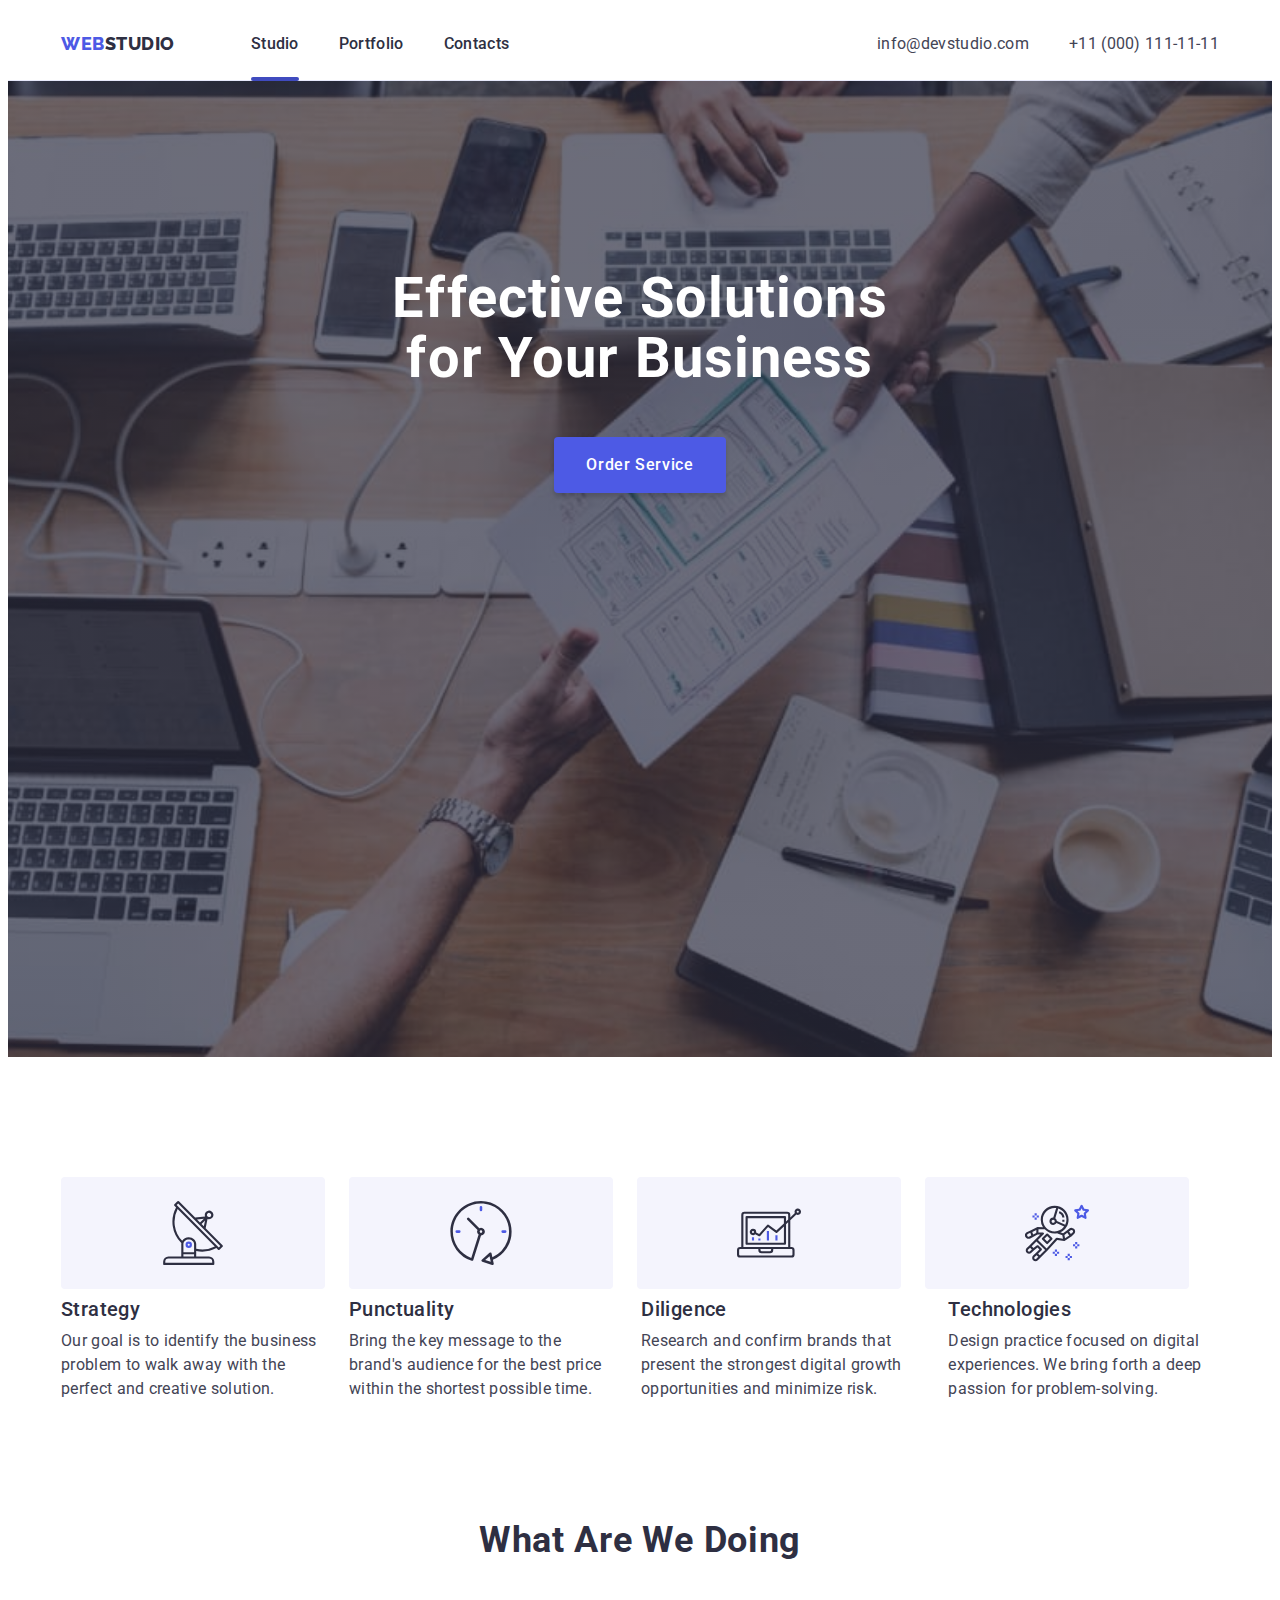
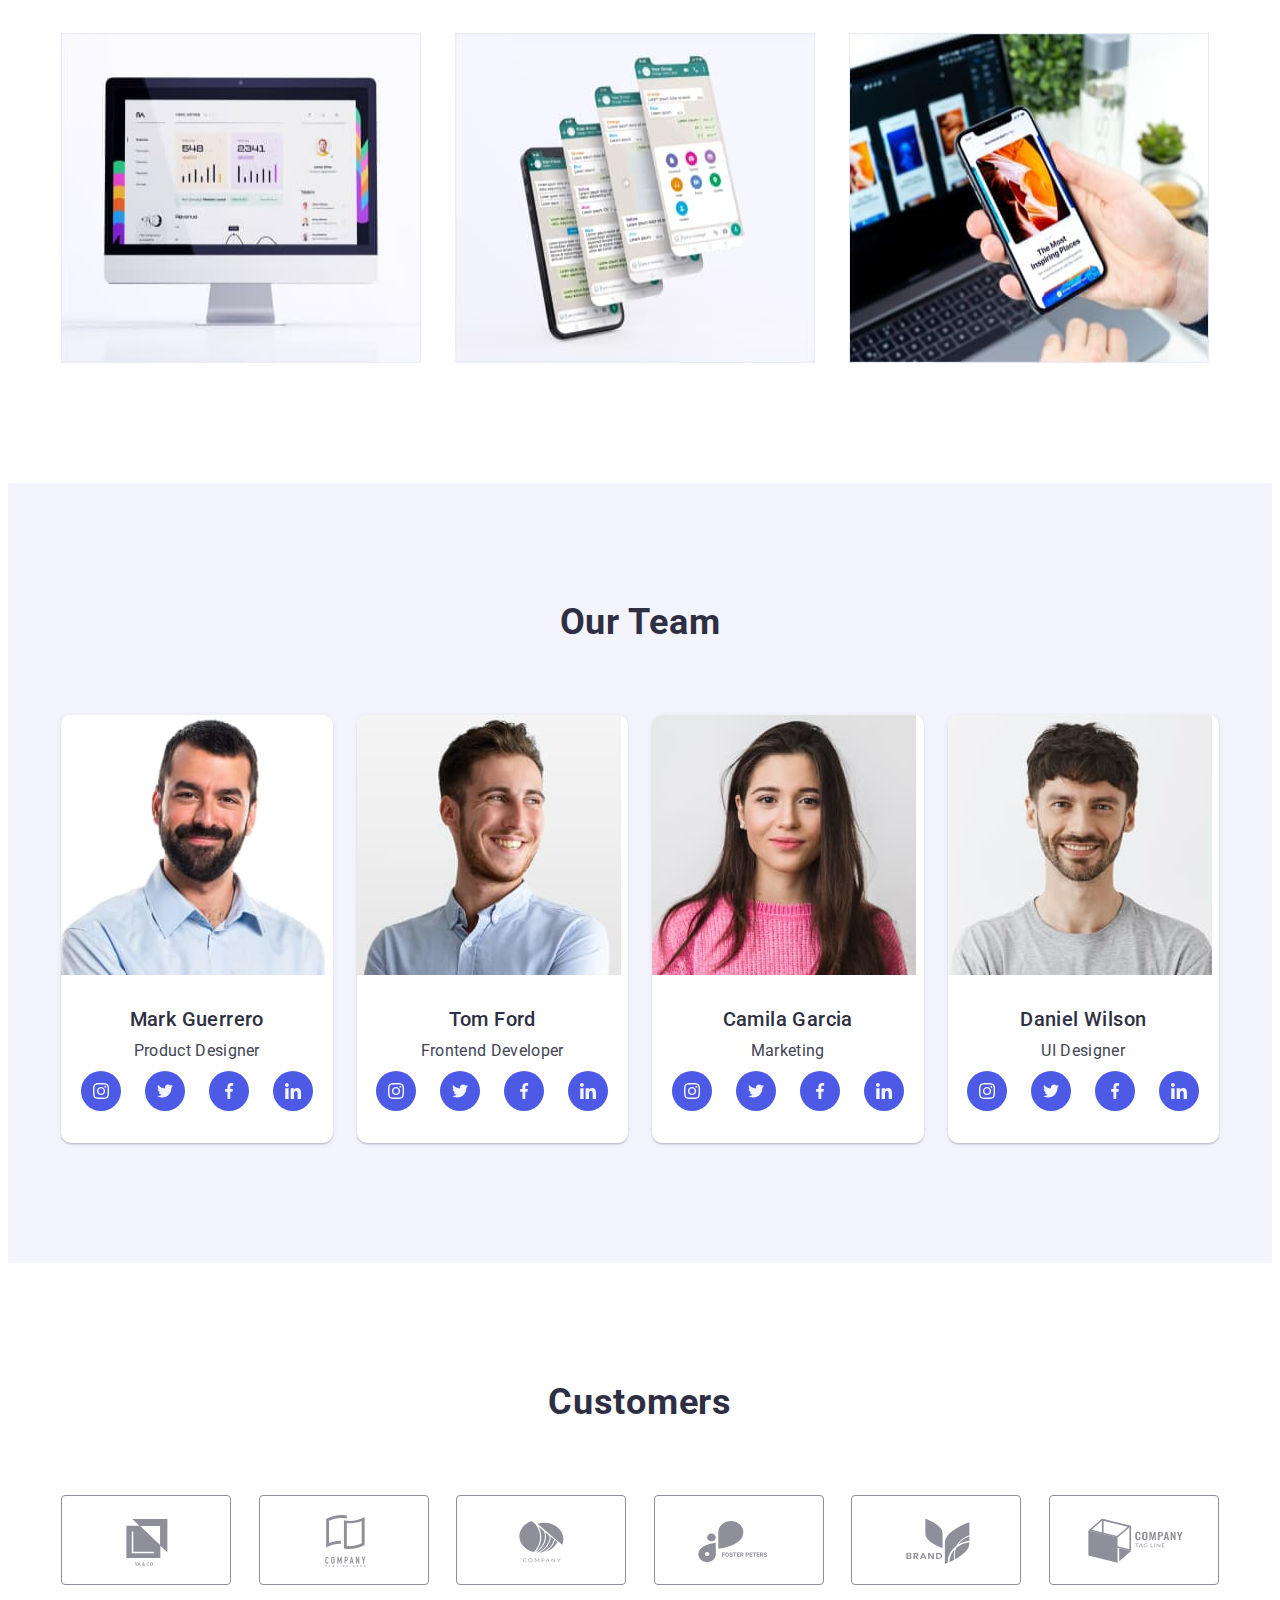
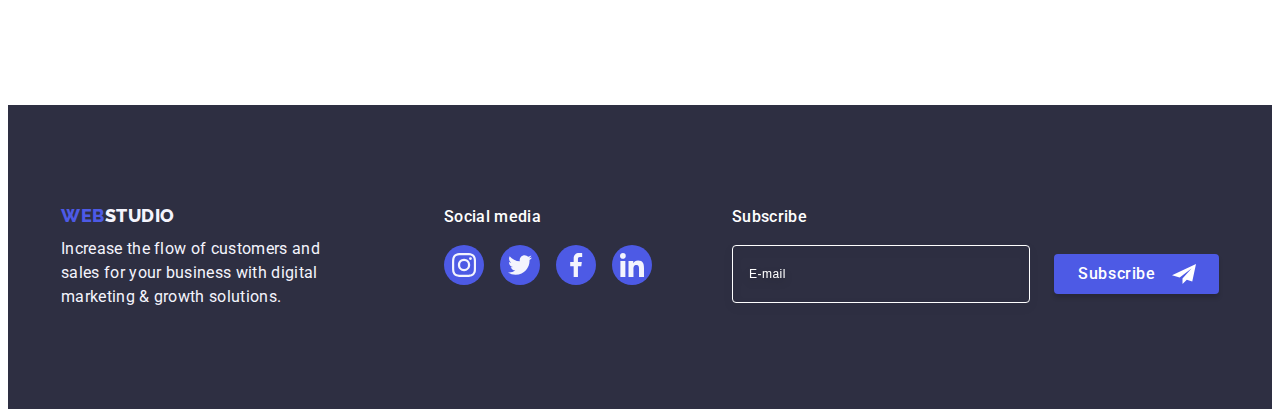
==== index.html @ 3dc3dbaf "Initial commit" ====
<!DOCTYPE html>
<html lang="en">
  <head>
    <meta charset="UTF-8" />
    <meta http-equiv="X-UA-Compatible" content="IE=edge" />
    <meta name="viewport" content="width=device-width, initial-scale=1.0" />
    <title>Document</title>
    <link rel="preconnect" href="https://fonts.googleapis.com" />
    <link rel="preconnect" href="https://fonts.gstatic.com" crossorigin />
    <link rel="preconnect" href="https://fonts.googleapis.com" />
    <link rel="preconnect" href="https://fonts.gstatic.com" crossorigin />
    <link
      href="https://fonts.googleapis.com/css2?family=Raleway:wght@800&family=Roboto:wght@400;500;700&display=swap"
      rel="stylesheet"
    />
    <link
      rel="stylesheet"
      href="https://cdnjs.cloudflare.com/ajax/libs/modern-normalize/1.1.0/modern-normalize.min.css"
      integrity="sha512-wpPYUAdjBVSE4KJnH1VR1HeZfpl1ub8YT/NKx4PuQ5NmX2tKuGu6U/JRp5y+Y8XG2tV+wKQpNHVUX03MfMFn9Q=="
      crossorigin="anonymous"
      referrerpolicy="no-referrer"
    />
    <link rel="stylesheet" href="./css/styles.css" />
  </head>
  <body>
    <!-- HEADER -->
    <header class="header">
      <div class="container">
        <nav class="navigation">
          <a class="logo link" href="./index.html">
            Web <span class="header-logo">Studio</span></a
          >
          <ul class="header-list list">
            <li class="header-list-item">
              <a class="header-list-link link active-page" href="./index.html"
                >Studio</a
              >
            </li>
            <li class="header-list-item">
              <a class="header-list-link link" href="./portfolio.html"
                >Portfolio</a
              >
            </li>
            <li class="header-list-item">
              <a class="header-list-link link" href="">Contacts</a>
            </li>
          </ul>
        </nav>
        <address class="header-address">
          <ul class="address-list list">
            <li class="address-item">
              <a class="address-link link" href="mailto:info@devstudio.com"
                >info@devstudio.com</a
              >
            </li>
            <li class="address-item">
              <a class="address-link link" href="tel:+110001111111"
                >+11 (000) 111-11-11</a
              >
            </li>
          </ul>
        </address>
      </div>
    </header>
    <!-- HERO -->
    <main>
      <section class="hero">
        <div class="container">
          <h1 class="main-title">Effective Solutions for Your Business</h1>
          <button type="button" class="button hero-btn" data-modal-open>
            Order Service
          </button>
        </div>
      </section>
      <!-- PRINCIPLES OF WORKS -->
      <section class="principles section">
        <div class="container">
          <h2 hidden class="principles-main-title">Principles of work</h2>
          <div class="principles-icon-wrapper">
            <ul class="principles-icon-list list">
              <li class="principles-icon-items">
                <svg class="principles-icon" width="64" height="64">
                  <use href="./images/icons.svg#icon-antenna"></use>
                </svg>
              </li>
              <li class="principles-icon-items">
                <svg class="principles-icon" width="64" height="64">
                  <use href="./images/icons.svg#icon-clock"></use>
                </svg>
              </li>
              <li class="principles-icon-items">
                <svg class="principles-icon" width="64" height="64">
                  <use href="./images/icons.svg#icon-diagram"></use>
                </svg>
              </li>
              <li class="principles-icon-items">
                <svg class="principles-icon" width="64" height="64">
                  <use href="./images/icons.svg#icon-astronaut"></use>
                </svg>
              </li>
            </ul>
          </div>
          <ul class="principles-list list principles-wrapper">
            <li class="principles-item">
              <h3 class="principles-title">Strategy</h3>
              <p class="principles-description">
                Our goal is to identify the business problem to walk away with
                the perfect and creative solution.
              </p>
            </li>
            <li class="section-principles-item">
              <h3 class="principles-title">Punctuality</h3>
              <p class="principles-description">
                Bring the key message to the brand's audience for the best price
                within the shortest possible time.
              </p>
            </li>
            <li class="section-principles-item">
              <h3 class="principles-title">Diligence</h3>
              <p class="principles-description">
                Research and confirm brands that present the strongest digital
                growth opportunities and minimize risk.
              </p>
            </li>
            <li class="section-principles-item">
              <h3 class="principles-title">Technologies</h3>
              <p class="principles-description">
                Design practice focused on digital experiences. We bring forth a
                deep passion for problem-solving.
              </p>
            </li>
          </ul>
        </div>
      </section>
      <!-- WORK -->
      <section class="work section">
        <div class="container">
          <h2 class="work-title section-title">What are we doing</h2>
          <ul class="work-list list work-wrapper">
            <li class="work-list-item">
              <img
                src="./images/projects/computer.jpg"
                alt="computer"
                width="360"
                height="330"
              />
            </li>
            <li class="work-list-item">
              <img
                src="./images/projects/phone.jpg"
                alt="phone"
                width="360"
                height="330"
              />
            </li>
            <li class="work-list-item">
              <img
                src="./images/projects/laptop.jpg"
                alt="laptop"
                width="360"
                height="330"
              />
            </li>
          </ul>
        </div>
      </section>
      <!-- TEAM -->
      <section class="team section">
        <div class="container">
          <h2 class="team-main-title section-title">Our Team</h2>
          <ul class="team-list list team-wrapper">
            <li class="team-list-item">
              <div class="team-img">
                <img
                  src="./images/our-team/mark-guerrero.jpg"
                  alt="Photo employee"
                  width="264"
                />
              </div>
              <div class="img-content">
                <h3 class="team-title">Mark Guerrero</h3>
                <p class="team-position">Product Designer</p>
                <ul class="soc-media-list list">
                  <li class="soc-media-item">
                    <a href="" class="soc-media-link link">
                      <svg class="soc-media-icon" width="16" height="16">
                        <use href="./images/icons.svg#icon-instagram"></use>
                      </svg>
                    </a>
                  </li>
                  <li class="soc-media-item">
                    <a href="" class="soc-media-link link">
                      <svg class="soc-media-icon" width="16" height="16">
                        <use href="./images/icons.svg#icon-twitter"></use></svg
                    ></a>
                  </li>
                  <li class="soc-media-item">
                    <a href="" class="soc-media-link link">
                      <svg class="soc-media-icon" width="16" height="16">
                        <use href="./images/icons.svg#icon-facebook"></use></svg
                    ></a>
                  </li>
                  <li class="soc-media-item">
                    <a href="" class="soc-media-link link">
                      <svg class="soc-media-icon" width="16" height="16">
                        <use href="./images/icons.svg#icon-linkedin"></use></svg
                    ></a>
                  </li>
                </ul>
              </div>
            </li>

            <li class="team-list-item">
              <div class="team-img">
                <img
                  src="./images/our-team/tom-ford.jpg"
                  alt="Photo employee"
                  width="264"
                />
              </div>
              <div class="img-content">
                <h3 class="team-title">Tom Ford</h3>
                <p class="team-position">Frontend Developer</p>
                <ul class="soc-media-list list">
                  <li class="soc-media-item">
                    <a href="" class="soc-media-link link">
                      <svg class="soc-media-icon" width="16" height="16">
                        <use href="./images/icons.svg#icon-instagram"></use>
                      </svg>
                    </a>
                  </li>
                  <li class="soc-media-item">
                    <a href="" class="soc-media-link link">
                      <svg class="soc-media-icon" width="16" height="16">
                        <use href="./images/icons.svg#icon-twitter"></use></svg
                    ></a>
                  </li>
                  <li class="soc-media-item">
                    <a href="" class="soc-media-link link">
                      <svg class="soc-media-icon" width="16" height="16">
                        <use href="./images/icons.svg#icon-facebook"></use></svg
                    ></a>
                  </li>
                  <li class="soc-media-item">
                    <a href="" class="soc-media-link link">
                      <svg class="soc-media-icon" width="16" height="16">
                        <use href="./images/icons.svg#icon-linkedin"></use></svg
                    ></a>
                  </li>
                </ul>
              </div>
            </li>

            <li class="team-list-item">
              <div class="team-img">
                <img
                  src="./images/our-team/camila-garcia.jpg"
                  alt="Photo employee"
                  width="264"
                />
              </div>
              <div class="img-content">
                <h3 class="team-title">Camila Garcia</h3>
                <p class="team-position">Marketing</p>
                <ul class="soc-media-list list">
                  <li class="soc-media-item">
                    <a href="" class="soc-media-link link">
                      <svg class="soc-media-icon" width="16" height="16">
                        <use href="./images/icons.svg#icon-instagram"></use>
                      </svg>
                    </a>
                  </li>
                  <li class="soc-media-item">
                    <a href="" class="soc-media-link link">
                      <svg class="soc-media-icon" width="16" height="16">
                        <use href="./images/icons.svg#icon-twitter"></use></svg
                    ></a>
                  </li>
                  <li class="soc-media-item">
                    <a href="" class="soc-media-link link">
                      <svg class="soc-media-icon" width="16" height="16">
                        <use href="./images/icons.svg#icon-facebook"></use></svg
                    ></a>
                  </li>
                  <li class="soc-media-item">
                    <a href="" class="soc-media-link link">
                      <svg class="soc-media-icon" width="16" height="16">
                        <use href="./images/icons.svg#icon-linkedin"></use></svg
                    ></a>
                  </li>
                </ul>
              </div>
            </li>
            <li class="team-list-item">
              <div class="team-img">
                <img
                  src="./images/our-team/daniel-wilson.jpg"
                  alt="Photo employee"
                  width="264"
                />
              </div>
              <div class="img-content">
                <h3 class="team-title">Daniel Wilson</h3>
                <p class="team-position">UI Designer</p>
                <ul class="soc-media-list list">
                  <li class="soc-media-item">
                    <a href="" class="soc-media-link link">
                      <svg class="soc-media-icon" width="16" height="16">
                        <use href="./images/icons.svg#icon-instagram"></use>
                      </svg>
                    </a>
                  </li>
                  <li class="soc-media-item">
                    <a href="" class="soc-media-link link">
                      <svg class="soc-media-icon" width="16" height="16">
                        <use href="./images/icons.svg#icon-twitter"></use></svg
                    ></a>
                  </li>
                  <li class="soc-media-item">
                    <a href="" class="soc-media-link link">
                      <svg class="soc-media-icon" width="16" height="16">
                        <use href="./images/icons.svg#icon-facebook"></use></svg
                    ></a>
                  </li>
                  <li class="soc-media-item">
                    <a href="" class="soc-media-link link">
                      <svg class="soc-media-icon" width="16" height="16">
                        <use href="./images/icons.svg#icon-linkedin"></use></svg
                    ></a>
                  </li>
                </ul>
              </div>
            </li>
          </ul>
        </div>
      </section>
      <!-- CUSTOMERS -->
      <section class="customers container">
        <div class="customers-wrapper section">
          <h2 class="customers-title section-title">Customers</h2>
          <ul class="customers-list list">
            <li class="customers-list list">
              <a href="" class="customers-link link">
                <svg class="customer-logo-icon" width="104" height="56">
                  <use href="./images/icons.svg#icon-Logo"></use></svg
              ></a>
            </li>
            <li class="customers-list list">
              <a href="" class="customers-link link">
                <svg class="customer-logo-icon" width="104" height="56">
                  <use href="./images/icons.svg#icon-Logo-1"></use></svg
              ></a>
            </li>
            <li class="customers-list list">
              <a href="" class="customers-link link">
                <svg class="customer-logo-icon" width="104" height="56">
                  <use href="./images/icons.svg#icon-Logo-2"></use></svg
              ></a>
            </li>
            <li class="customers-list list">
              <a href="" class="customers-link link">
                <svg class="customer-logo-icon" width="104" height="56">
                  <use href="./images/icons.svg#icon-Logo-3"></use></svg
              ></a>
            </li>
            <li class="customers-list list">
              <a href="" class="customers-link link">
                <svg class="customer-logo-icon" width="104" height="56">
                  <use href="./images/icons.svg#icon-Logo-4"></use></svg
              ></a>
            </li>
            <li class="customers-list list">
              <a href="" class="customers-link link">
                <svg class="customer-logo-icon" width="104" height="56">
                  <use href="./images/icons.svg#icon-Logo-5"></use></svg
              ></a>
            </li>
          </ul>
        </div>
      </section>
    </main>
    <!-- FOOTER -->
    <footer class="footer">
      <div class="container footer-wrapper">
        <div class="logo-footer-desc">
          <a class="logo link" href="./index.html">
            Web <span class="footer-logo">Studio</span></a
          >
          <p class="footer-text">
            Increase the flow of customers and sales for your business with
            digital marketing & growth solutions.
          </p>
        </div>
        <div class="footer-soc-media">
          <p class="footer-subtitle">Social media</p>
          <ul class="footer-media-list list">
            <li class="footer-media-item">
              <a href="" class="footer-media-link link">
                <svg class="footer-media-icon" width="24" height="24">
                  <use href="./images/icons.svg#icon-instagram"></use>
                </svg>
              </a>
            </li>
            <li class="footer-media-item">
              <a href="" class="footer-media-link link">
                <svg class="footer-media-icon" width="24" height="24">
                  <use href="./images/icons.svg#icon-twitter"></use></svg
              ></a>
            </li>
            <li class="footer-media-item">
              <a href="" class="footer-media-link link">
                <svg class="footer-media-icon" width="24" height="24">
                  <use href="./images/icons.svg#icon-facebook"></use></svg
              ></a>
            </li>
            <li class="footer-media-item">
              <a href="" class="footer-media-link link">
                <svg class="footer-media-icon" width="24" height="24">
                  <use href="./images/icons.svg#icon-linkedin"></use></svg
              ></a>
            </li>
          </ul>
        </div>
        <div class="subscribe">
          <p class="subscribe-subtitle">Subscribe</p>
          <form class="subscribe-form">
            <input
              id="subscribe-input"
              type="email"
              name="subscribe-email"
              class="subscribe-input"
              placeholder="E-mail"
              title="Input your email"
            />
            <label
              for="subscribe-input"
              aria-label="Subscribe to email"
            ></label>
            <button type="submit" class="subscribe-btn btn">
              Subscribe
              <span>
                <svg class="icon-subscribe-btn" width="24" height="24">
                  <use href="./images/icons.svg#icon-plane"></use>
                </svg>
              </span>
            </button>
          </form>
        </div>
      </div>
    </footer>
    <div class="backdrop is-hidden" data-modal>
      <div class="modal">
        <button type="button" class="modal-close-btn" data-modal-close>
          <svg class="icon-close-btn" width="8" height="8">
            <use href="./images/icons.svg#icon-modal-button"></use>
          </svg>
        </button>
        <p class="modal-title">Leave your contacts and we will call you back</p>
        <form class="modal-form">
          <div class="modal-field">
            <label for="user-name" class="input-text">Name</label>
            <div class="input-wrap">
              <input
                id="user-name"
                type="text"
                name="user-name"
                class="modal-input"
                required
                title="Input your name"
              />
              <svg class="input-icon" width="18" height="18">
                <use href="./images/icons.svg#icon-person"></use>
              </svg>
            </div>
          </div>
          <div class="modal-field">
            <label for="user-phone" class="input-text">Phone</label>
            <div class="input-wrap">
              <input
                id="user-phone"
                type="tel"
                name="user-phone"
                class="modal-input"
                required
                title="Input your phone"
                autofocus
              />
              <svg class="input-icon" width="18" height="24">
                <use href="./images/icons.svg#icon-phone"></use>
              </svg>
            </div>
          </div>
          <div class="modal-field">
            <label for="user-email" class="input-text">Email</label>
            <div class="input-wrap">
              <input
                id="user-email"
                type="email"
                name="user-email"
                class="modal-input"
                required
                title="Input your email"
              />
              <svg class="input-icon" width="18" height="24">
                <use href="./images/icons.svg#icon-email"></use>
              </svg>
            </div>
          </div>
          <label for="user-text" class="input-text">Comment</label>
          <textarea
            name="user-text"
            id="user-text"
            class="textarea"
            placeholder="Text input"
          ></textarea>
          <div class="modal-field">
            <input
              type="checkbox"
              class="input-check visually-hidden"
              name="privacy-policy"
              id="privacy-policy"
              value="true"
              required
            />
            <label for="privacy-policy" class="checkbox-text">
              <span
                ><svg class="icon-check" width="10" height="8">
                  <use href="./images/icons.svg#icon-check"></use></svg></span
              >I accept the terms and conditions of the &nbsp;
              <a href="" class="checkbox-text-link">Privacy Policy</a></label
            >
          </div>
          <button type="submit" class="modal-btn-title button">Send</button>
        </form>
      </div>
    </div>
    <script src="./js/modal.js"></script>
  </body>
</html>
---- css/styles.css ----
:root {
  --title-text: #2e2f42;
  --subtitle: #434455;
  --primary-brand-pgup: #2e2f42;
  --primary-brand-pgdn: #f4f4fd;
  --background-body: #ffffff;
  --background-hero: #2e2f42;
  --background-hero-gradient: linear-gradient(
    rgba(46, 47, 66, 0.7),
    rgba(46, 47, 66, 0.7)
  );
  --team-img-gap: 24px;
  --portfolio-img-gap: 24px;
  --portfolio-card-border: #e7e9fc;
  --footer-subtitle-color: #ffffff;
  --footer-text-color: #f4f4fd;
  --background-footer: #2e2f42;
  --portfolio-btn-text: #4d5ae5;
  --portfolio-background-btn: #f4f4fd;
  --portfolio-btn-text-hover: #ffffff;
  --portfolio-btn-background-hover: #404bbf;
  --transition-hover-focus: 250ms cubic-bezier(0.4, 0, 0.2, 1);
  --modal-close-black: #2e2f42;
  --modal-close-white: #ffffff;
  --modal-btn-bckg: #e7e9fc;
  --modal-btn-bckg-hover: #404bbf;
}
.list {
  list-style: none;
}
.link {
  text-decoration: none;
}
.no-scroll {
  overflow: hidden;
}

.visually-hidden {
  position: absolute;
  width: 1px;
  height: 1px;
  margin: -1px;
  border: 0;
  padding: 0;
  white-space: nowrap;
  clip-path: inset(100%);
  clip: rect(0 0 0 0);
  overflow: hidden;
}

body {
  font-family: "Roboto", sans-serif;
  color: var(--subtitle);
  background-color: var(--background-body);
}
.container {
  width: 1158px;
  padding: 0 15px;
  margin: 0 auto;
}
h1,
h2,
h3,
h4,
p {
  margin: 0;
}
ul,
ol {
  margin: 0;
  padding-left: 0;
}
img {
  display: block;
  max-width: 100%;
}

.btn {
  font-family: inherit;
  font-weight: 500;
  font-size: 16px;
  line-height: 1.5;
  letter-spacing: 0.04em;
  color: #ffffff;
  border: none;
  cursor: pointer;
  margin: 0 auto;
  color: #ffffff;
  background: #4d5ae5;
  display: block;
  box-shadow: 0px 4px 4px rgba(0, 0, 0, 0.15);
  border-radius: 4px;
  transition: background-color var(--transition-hover-focus);
}
/*===========================COMPONENTS================== */
.logo {
  font-family: "Raleway", sans-serif;
  font-weight: 800;
  font-size: 18px;
  line-height: 1.17;
  display: flex;
  align-items: center;
  letter-spacing: 0.03em;
  text-transform: uppercase;
  color: #4d5ae5;
}
.footer-logo {
  color: var(--primary-brand-pgdn);
}
.header-logo {
  color: var(--primary-brand-pgup);
  margin-right: 76px;
}
.button {
  font-family: inherit;
  font-weight: 500;
  font-size: 16px;
  line-height: 1.5;
  letter-spacing: 0.04em;
  color: #ffffff;
  border: none;
  cursor: pointer;
  background: #4d5ae5;
  display: block;
  box-shadow: 0px 4px 4px rgba(0, 0, 0, 0.15);
  border-radius: 4px;
  padding: 16px 32px;
  margin: 0 auto;
  transition: background-color var(--transition-hover-focus);
}
.button:is(:hover, :focus) {
  background-color: #404bbf;
}
.section {
  padding-top: 120px;
  padding-bottom: 120px;
}
.section-title {
  font-size: 36px;
  line-height: 1.11;
  text-align: center;
  letter-spacing: 0.02em;
  text-transform: capitalize;
  margin-bottom: 72px;
}
/*======================= HEADER ======================*/
.header {
  padding-top: 24px;
  padding-bottom: 24px;
  border-bottom: 1px solid #e7e9fc;
}
.header .container {
  display: flex;
  align-items: center;
}
.navigation {
  display: flex;
}
.header-list {
  display: flex;
  gap: 40px;
}
.header-list-item {
  position: relative;
}
.active-page::after {
  content: "";
  display: block;
  width: 100%;
  height: 4px;
  background-color: #404bbf;
  border-radius: 2px;
  position: absolute;
  top: 45px;
}
.header-list-link {
  font-weight: 500;
  font-size: 16px;
  line-height: 1.5;
  letter-spacing: 0.02em;
  color: var(--title-text);
  transition: color var(--transition-hover-focus);
}
.header-list-link:is(:hover, :focus) {
  color: #404bbf;
}
.header-address {
  font-style: normal;
  display: flex;
  margin-left: auto;
}
.address-list {
  display: flex;
  gap: 40px;
}
.address-link {
  font-size: 16px;
  line-height: 1.5;
  letter-spacing: 0.02em;
  color: #434455;
  transition: color var(--transition-hover-focus);
}
.address-link:is(:hover, :focus) {
  color: #404bbf;
}
/*=============================== HERO ====================*/
.hero {
  height: 600px;
  max-width: 1400px;
  margin: 0 auto;
  background-color: var(--background-hero);
  background-image: var(--background-hero-gradient),
    url(../images/hero-bg-img.jpg);
  background-repeat: no-repeat;
  background-position: center;
  background-size: cover;
  padding-top: 188px;
  padding-bottom: 188px;
}

.main-title {
  font-size: 56px;
  line-height: 1.07;
  text-align: center;
  color: #ffffff;
  letter-spacing: 0.02em;
  max-width: 496px;
  margin-left: auto;
  margin-right: auto;
  margin-bottom: 48px;
}

/* =====================PRINCIPLES OF WORKS ===================== */
.principles-wrapper {
  display: flex;
  gap: 24px;
}
.principles-item {
  min-width: 264px;
}

.principles-icon-list {
  display: flex;
  gap: 24px;
}

.principles-icon-items {
  display: flex;
  justify-content: center;
  align-items: center;
  min-width: 264px;
  height: 112px;
  background-color: #f4f4fd;
  border-radius: 4px;
}

.principles-title {
  min-width: 264px;
  font-weight: 500;
  font-size: 20px;
  line-height: 1.2;
  letter-spacing: 0.02em;
  color: var(--title-text);
  margin: 8px 0;
}
.principles-description {
  font-size: 16px;
  line-height: 1.5;
  letter-spacing: 0.02em;
  color: var(--subtitle);
}
/*========================= WORK================= */
.work {
  padding-top: 0;
}
.work-wrapper {
  display: flex;
  flex-wrap: wrap;
  margin-top: -24px;
  margin-left: -24px;
}
.work-list-item {
  flex-basis: calc(100% / 3 - 24px);
  margin-top: 24px;
  margin-left: 24px;
}
.work-title {
  color: var(--title-text);
}
/* ==========================TEAM============================ */
.team {
  background-color: #f4f4fd;
}
.team-wrapper {
  display: flex;
  flex-wrap: wrap;
  margin-top: calc(-1 * var(--team-img-gap));
  margin-left: calc(-1 * var(--team-img-gap));
}
.team-list-item {
  background-color: #ffffff;
  flex-basis: calc(100% / 4 - var(--team-img-gap));
  margin-top: var(--team-img-gap);
  margin-left: var(--team-img-gap);
  border-radius: 10px;
  overflow: hidden;
  box-shadow: 0px 1px 6px rgba(46, 47, 66, 0.08),
    0px 1px 1px rgba(46, 47, 66, 0.16), 0px 2px 1px rgba(46, 47, 66, 0.08);
}
.team-main-title {
  color: var(--title-text);
}
.team-title {
  font-weight: 500;
  font-size: 20px;
  line-height: 1.2;
  text-align: center;
  letter-spacing: 0.02em;
  color: var(--title-text);
}
.team-position {
  font-size: 16px;
  line-height: 1.5;
  text-align: center;
  letter-spacing: 0.02em;
  color: var(--subtitle);
  margin-top: 8px;
  margin-bottom: 8px;
}
.img-content {
  padding: 32px 16px;
}
.soc-media-list {
  display: flex;
  justify-content: center;
  gap: 24px;
}
.soc-media-item {
  width: 40px;
  height: 40px;
}
.soc-media-link {
  width: 100%;
  height: 100%;
  border-radius: 50%;
  background-color: #4d5ae5;
  display: flex;
  justify-content: center;
  align-items: center;
  transition: background-color var(--transition-hover-focus);
}

.soc-media-link:hover {
  background-color: #404bbf;
}
/*====================CUSTOMERS==================== */
.customers-title {
  color: var(--title-text);
}
.customers-list {
  display: flex;
  justify-content: space-between;
  gap: 24px;
}
.customers-link {
  display: flex;
  justify-content: center;
  align-items: center;
  border: 1px solid #8e8f99;
  border-radius: 4px;
  min-width: 168px;
  height: 88px;
  color: #8e8f99;
  transition: color var(--transition-hover-focus),
    border var(--transition-hover-focus);
}
.customers-link:is(:hover, :focus) {
  border: 1px solid #404bbf;
  color: #404bbf;
}
.customer-logo-icon {
  fill: currentColor;
}
/* ======================FOOTER=========================== */
.footer {
  background-color: var(--background-footer);
  padding-top: 100px;
  padding-bottom: 100px;
}
.footer-wrapper {
  display: flex;
  flex-direction: row;
}
.footer-subtitle {
  font-weight: 500;
  font-size: 16px;
  line-height: 1.5;
  text-align: center;
  letter-spacing: 0.02em;
  color: var(--footer-subtitle-color);
  max-width: 208px;
  margin-bottom: 16px;
}
.logo-footer-desc {
  display: flex;
  flex-direction: column;
  min-width: 264px;
}
.footer-text {
  font-size: 16px;
  line-height: 1.5;
  letter-spacing: 0.02em;
  color: var(--footer-text-color);
  min-width: 264px;
  margin-top: 11px;
}
.footer-soc-media {
  display: flex;
  flex-direction: column;
  min-width: 208px;
  align-items: start;
  margin-left: 118px;
}
.footer-media-list {
  display: flex;
  justify-content: center;
  gap: 16px;
}
.footer-media-item {
  width: 40px;
  height: 40px;
}
.footer-media-link {
  width: 100%;
  height: 100%;
  border-radius: 50%;
  background-color: #4d5ae5;
  display: flex;
  justify-content: center;
  align-items: center;
  transition: background-color var(--transition-hover-focus);
}
.footer-media-link:hover {
  background-color: #31d0aa;
}

.subscribe {
  margin-left: 80px;
}
.subscribe-subtitle {
  font-weight: 500;
  font-size: 16px;
  line-height: 1.5;
  letter-spacing: 0.02em;
  color: #ffffff;
}

.subscribe-form {
  display: flex;
  align-items: center;
  margin-top: 16px;
  position: relative;
}

.subscribe-input {
  min-width: 264px;
  height: 40px;
  border: 1px solid #ffffff;
  filter: drop-shadow(0px 4px 4px rgba(0, 0, 0, 0.15));
  border-radius: 4px;
  background: transparent;
  outline: none;
  padding: 8px 16px;
  margin-right: 24px;
  color: #ffffff;
}

.subscribe-input::placeholder {
  font-size: 12px;
  line-height: 2;
  /* display: flex;
  align-items: center; */
  letter-spacing: 0.04em;
  color: #ffffff;
}

.subscribe-btn {
  min-width: 165px;
  height: 40px;
  display: flex;
  align-items: center;
  text-align: center;
  padding: 8px 24px;
  transition: background-color var(--transition-hover-focus);
}

.subscribe-btn:is(:hover, :focus) {
  background-color: #404bbf;
}
.subscribe-btn span {
  fill: #ffffff;
  margin-left: 16px;
}

.icon-subscribe-btn {
  position: absolute;
  right: auto;
  bottom: 50%;
  transform: translateY(50%);
}

/*=========================== PORTFOLIO================================= */
.portfolio-hero {
  padding-top: 96px;
  padding-bottom: 120px;
}
.portfolio-hero-wrapper {
  display: flex;
  justify-content: center;
  margin-bottom: 72px;
  gap: 24px;
}
.hero-portfolio-btn {
  font-family: inherit;
  width: 100%;
  height: 100%;
  font-weight: 500;
  font-size: 16px;
  line-height: 1.5;
  display: flex;
  flex-direction: row;
  justify-content: center;
  align-items: center;
  padding: 12px 24px;
  letter-spacing: 0.04em;
  color: var(--portfolio-btn-text);
  background-color: var(--portfolio-background-btn);
  border: 1px solid #e7e9fc;
  border-radius: 4px;
  transition: color var(--transition-hover-focus),
    background-color var(--transition-hover-focus),
    box-shadow var(--transition-hover-focus);
}
.hero-portfolio-btn:is(:hover, :focus) {
  color: var(--portfolio-btn-text-hover);
  background-color: var(--portfolio-btn-background-hover);
  box-shadow: 0px 3px 1px rgba(0, 0, 0, 0.1), 0px 2px 1px rgba(0, 0, 0, 0.08),
    0px 2px 2px rgba(0, 0, 0, 0.12);
}
.portfolio-list-wrapper {
  display: flex;
  flex-wrap: wrap;
  margin-top: calc(-1 * var(--portfolio-img-gap));
  margin-left: calc(-1 * var(--portfolio-img-gap));
}
.portfolio-list-item {
  display: flex;
  flex-basis: calc(100% / 3 - var(--portfolio-img-gap));
  margin-top: var(--portfolio-img-gap);
  margin-left: var(--portfolio-img-gap);
}
.portfolio-list-link {
  transition: box-shadow var(--transition-hover-focus);
}
.portfolio-list-link:is(:hover, :focus) {
  box-shadow: 0px 1px 6px rgba(46, 47, 66, 0.08),
    0px 1px 1px rgba(46, 47, 66, 0.16), 0px 2px 1px rgba(46, 47, 66, 0.08);
}
.portfolio-list-link:is(:hover, :focus) .portfolio-cover-text {
  transform: translate(0);
}
.portfolio-title {
  font-weight: 500;
  font-size: 20px;
  line-height: 1.2;
  letter-spacing: 0.02em;
  color: var(--title-text);
}
.portfolio-description {
  font-size: 16px;
  line-height: 1.5;
  letter-spacing: 0.02em;
  color: var(--subtitle);

  margin-top: 8px;
}
.img-description {
  padding-top: 32px;
  padding-bottom: 32px;
  padding-left: 16px;
  border: 1px solid var(--portfolio-card-border);
  border-top: none;
}
.portfolio-img {
  position: relative;
  overflow: hidden;
}
.portfolio-cover-text {
  position: absolute;
  font-size: 16px;
  line-height: 1.5;
  letter-spacing: 0.02em;
  color: #f4f4fd;
  background-color: #4d5ae5;
  padding-top: 40px;
  padding-right: 32px;
  padding-left: 32px;
  height: 100%;
  top: 0;
  transform: translateY(100%);
  transition: transform var(--transition-hover-focus);
}
/*==========================MODAL-BUTTON=========================*/
.backdrop {
  position: fixed;
  top: 0;
  width: 100%;
  height: 100%;
  background-color: rgba(46, 47, 66, 0.4);
  transition: opacity var(--transition-hover-focus),
    visibility var(--transition-hover-focus);
}
.modal {
  position: absolute;
  width: 408px;
  min-height: 576px;
  background: #fcfcfc;
  box-shadow: 0px 1px 1px rgba(0, 0, 0, 0.14), 0px 1px 3px rgba(0, 0, 0, 0.12),
    0px 2px 1px rgba(0, 0, 0, 0.2);
  border-radius: 4px;
  top: 50%;
  left: 50%;
  transform: translate(-50%, -50%) scale(1) rotate(0deg);
  transition: transform var(--transition-hover-focus);
  padding: 24px;
}
.backdrop.is-hidden .modal {
  transform: translate(-50%, -50%) scale(0) rotate(180deg);
}
.modal-close-btn {
  width: 24px;
  height: 24px;
  background-color: var(--modal-btn-bckg);
  border: 1px solid rgba(0, 0, 0, 0.1);
  border-radius: 50%;
  display: flex;
  justify-content: center;
  align-items: center;
  margin-left: auto;
  transition: background-color var(--transition-hover-focus);
}
.modal-close-btn:is(:hover, :focus) {
  background-color: var(--modal-btn-bckg-hover);
}
.icon-close-btn {
  fill: var(--modal-close-black);
  transition: fill var(--transition-hover-focus);
}
.modal-close-btn:is(:hover, :focus) .icon-close-btn {
  fill: var(--modal-close-white);
}
.is-hidden {
  opacity: 0;
  visibility: hidden;
  pointer-events: none;
}
.modal-title {
  font-weight: 500;
  font-size: 16px;
  line-height: 1.5;
  text-align: center;
  letter-spacing: 0.02em;
  color: #2e2f42;
  margin-top: 24px;
  margin-bottom: 16px;
}
.modal-input {
  width: 100%;
  height: 40px;
  border: 1px solid rgba(46, 47, 66, 0.4);
  border-radius: 4px;
  padding-left: 38px;
  outline: none;
  /* margin-bottom: 8px; */
}

.modal-input:focus {
  border: 1px solid #4d5ae5;
}

.modal-input:focus + .input-icon {
  fill: #4d5ae5;
}

/* .modal-input:not(:placeholder-shown):not(:focus):valid {
  border: 2px solid rgba(54, 211, 6, 0.4);
  border-radius: 4px;
  background-color: rgba(54, 211, 6, 0.4);
}

.modal-input:not(:placeholder-shown):not(:focus):invalid {
  border: 2px solid rgba(247, 9, 9, 0.4);
  border-radius: 4px;
  background-color: rgba(247, 9, 9, 0.4);
} */

.input-text {
  display: inline-block;
  font-size: 12px;
  line-height: 1.17;
  letter-spacing: 0.04em;
  color: #8e8f99;
  margin-bottom: 4px;
}
.input-wrap {
  position: relative;
}
.input-icon {
  position: absolute;
  left: 16px;
  top: 50%;
  transform: translateY(-50%);
}

.textarea {
  width: 100%;
  height: 120px;
  border: 1px solid rgba(46, 47, 66, 0.4);
  border-radius: 4px;
  padding-top: 8px;
  padding-left: 16px;
  outline: transparent;
  resize: none;
}

.textarea::placeholder {
  font-size: 12px;
  line-height: 1.17;
  letter-spacing: 0.04em;
  color: rgba(46, 47, 66, 0.4);
}

.modal-btn-title {
  min-width: 169px;
  height: 57px;
  margin-top: 24px;
}

.checkbox-text {
  font-size: 12px;
  line-height: 1.17px;
  letter-spacing: 0.04em;
  color: #8e8f99;
  display: flex;
  align-items: center;
  margin-top: 16px;
}

/* .checkbox-text-link {
  margin-left: 4px;
} */

.checkbox-text span {
  width: 16px;
  height: 16px;
  letter-spacing: 0.04em;
  border: 1px solid rgba(46, 47, 66, 0.4);
  border-radius: 2px;
  margin-right: 8px;
  display: flex;
  justify-content: center;
  align-items: center;
  fill: transparent;
}

.input-check:checked + .checkbox-text span {
  background: #404bbf;
  fill: #f4f4fd;
}

/* .checkbox-text::before {
  content: "";
  width: 16px;
  height: 16px;
  border: 1px solid rgba(46, 47, 66, 0.4);
  border-radius: 2px;
  margin-right: 8px;
  } */

/* .input-check:checked + .checkbox-text::before {
  background: #404bbf;
  background-image: url(/images/Vector.svg);
  background-position: center;
  background-repeat: no-repeat;
} */
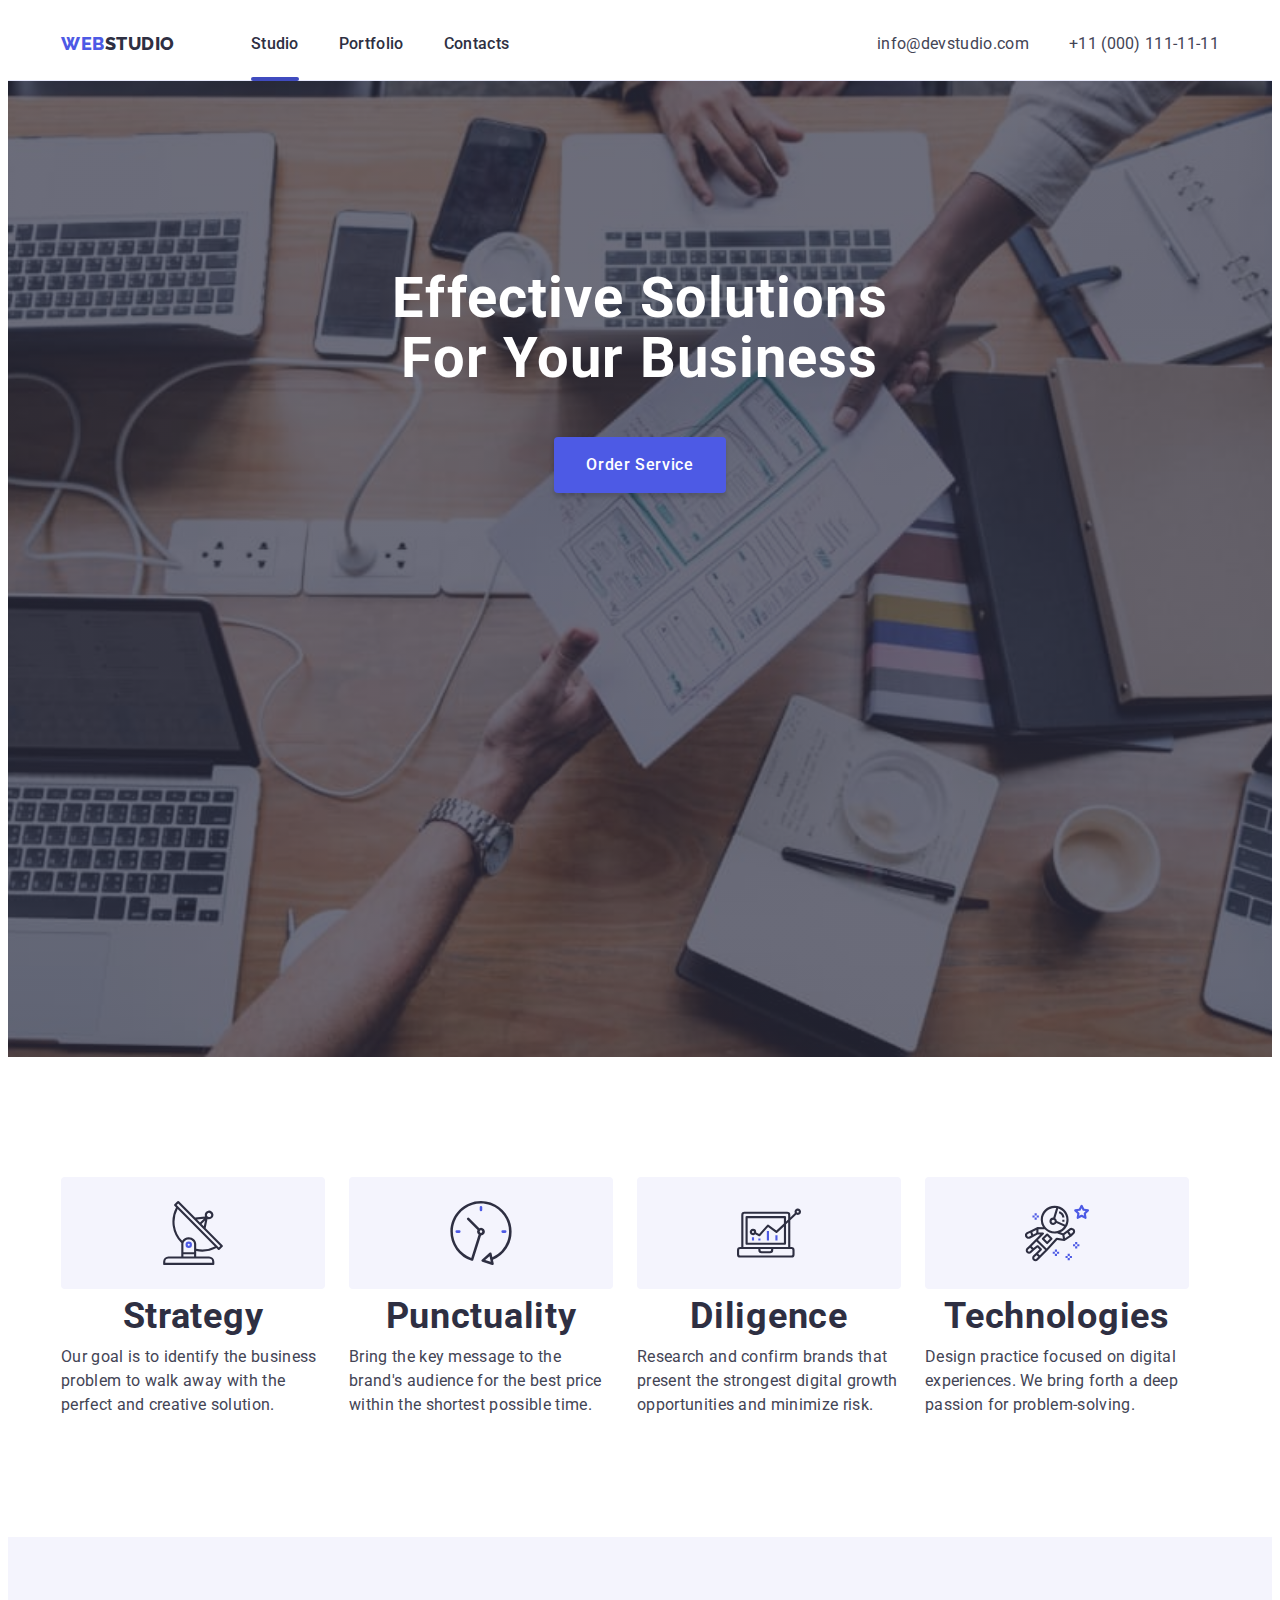
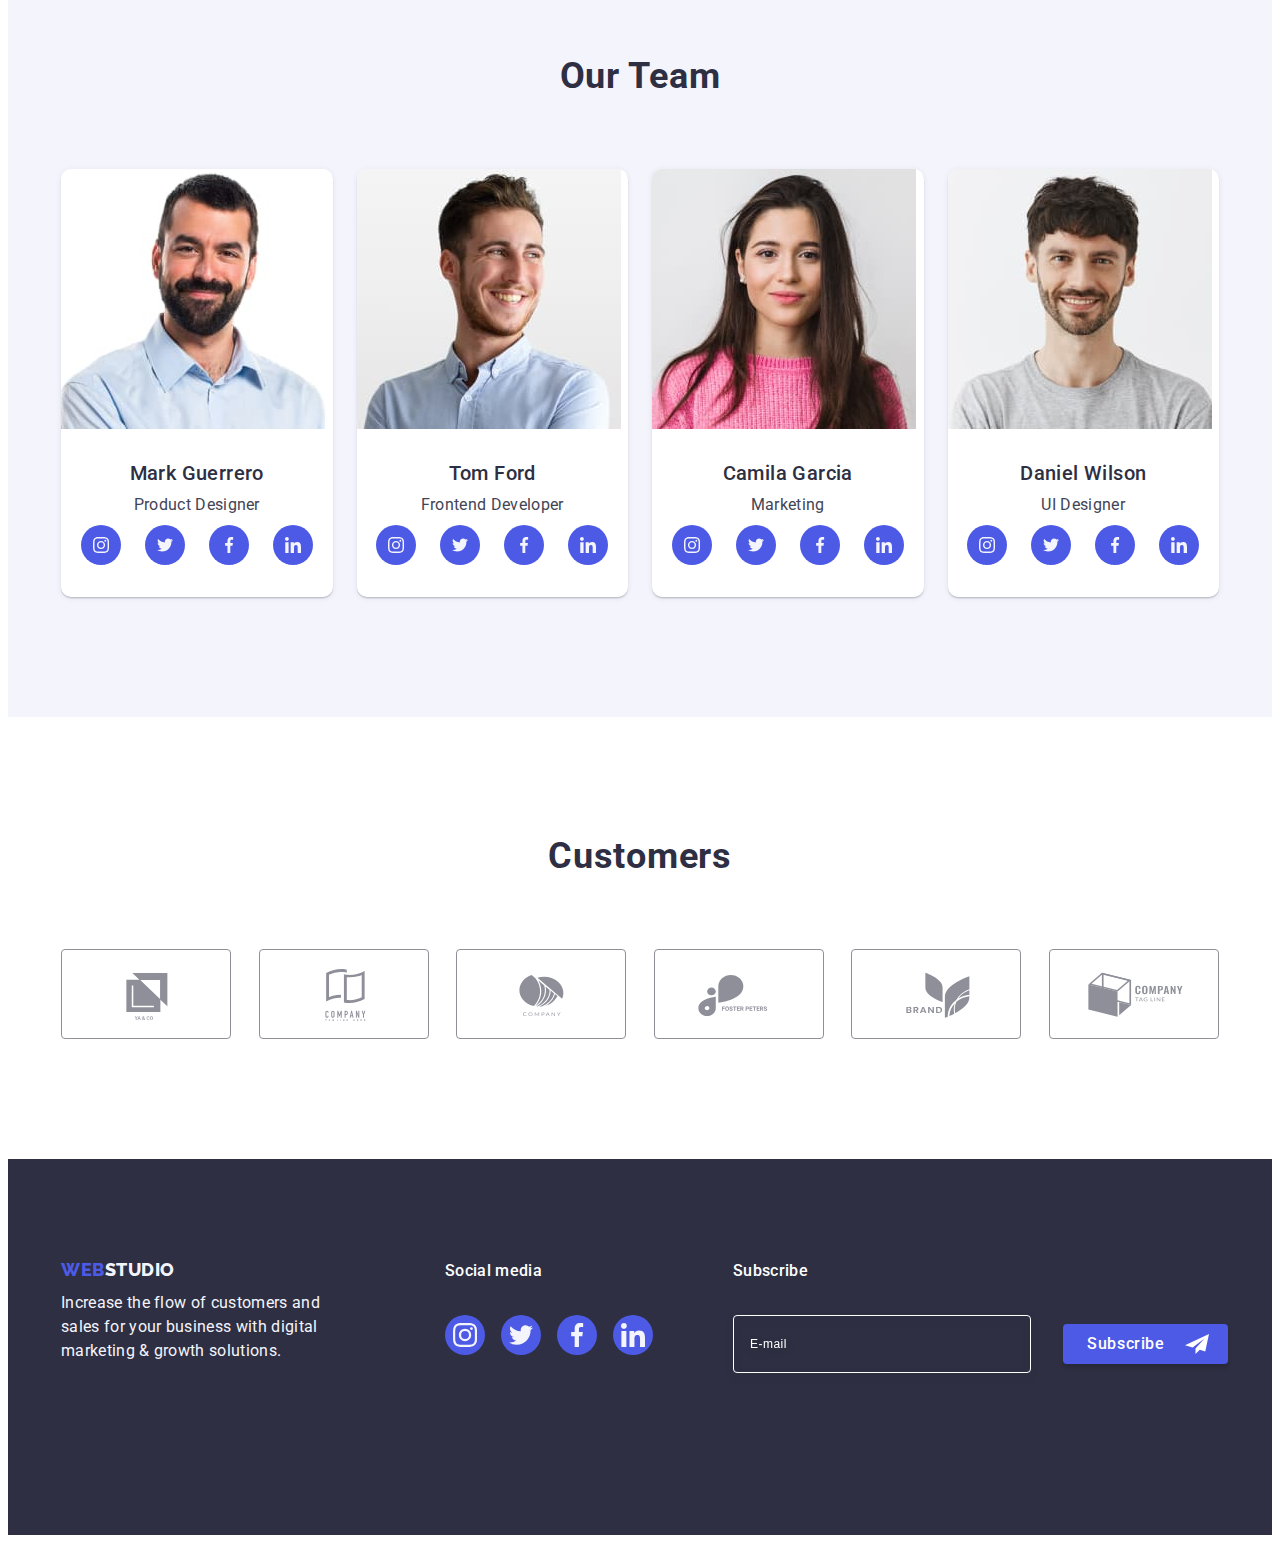
==== commit 9d6ffeb0: "Update html css" ====
--- a/index.html
+++ b/index.html
@@ -20,12 +20,12 @@
       crossorigin="anonymous"
       referrerpolicy="no-referrer"
     />
-    <link rel="stylesheet" href="./css/styles.css" />
+    <link rel="stylesheet" href="./css/main.min.css" />
   </head>
   <body>
     <!-- HEADER -->
     <header class="header">
-      <div class="container">
+      <div class="header-container container">
         <nav class="navigation">
           <a class="logo link" href="./index.html">
             Web <span class="header-logo">Studio</span></a
@@ -46,6 +46,11 @@
             </li>
           </ul>
         </nav>
+        <button type="button" class="mobile-menu-open" data-menu-open>
+          <svg class="mobile-menu-icon" width="32" height="22">
+            <use href="./images/icons.svg#icon-burger"></use>
+          </svg>
+        </button>
         <address class="header-address">
           <ul class="address-list list">
             <li class="address-item">
@@ -60,6 +65,75 @@
             </li>
           </ul>
         </address>
+      </div>
+      <div class="mobile-menu is-hidden" data-menu>
+        <div class="container mobile-menu-container">
+          <div class="mobile-nav">
+            <button class="mobile-close-btn" data-menu-close>
+              <svg class="mobile-icon-close" width="8" height="8">
+                <use href="./images/icons.svg#icon-modal-button"></use>
+              </svg>
+            </button>
+            <ul class="mobile-menu-list list">
+              <li class="mobile-menu-item list">
+                <a class="mobile-menu-link link" href="./index.html">Studio</a>
+              </li>
+              <li class="mobile-menu-item list">
+                <a class="mobile-menu-link link" href="./portfolio.html"
+                  >Portfolio</a
+                >
+              </li>
+              <li class="mobile-menu-item list">
+                <a class="mobile-menu-link link" href="">Contacts</a>
+              </li>
+            </ul>
+          </div>
+          <div class="mobile-contacts">
+            <ul class="mobile-address-list list">
+              <li class="mobile-address-item">
+                <a
+                  class="mobile-address-link phone link"
+                  href="tel:+110001111111"
+                  >+11 (000) 111-11-11</a
+                >
+              </li>
+              <li class="mobile-address-item">
+                <a
+                  class="mobile-address-link email link"
+                  href="mailto:info@devstudio.com"
+                  >info@devstudio.com</a
+                >
+              </li>
+            </ul>
+            <ul class="mobile-media-list list">
+              <li class="soc-media-item mobile-media-item">
+                <a href="" class="soc-media-link link">
+                  <svg class="soc-media-icon" width="24" height="24">
+                    <use href="./images/icons.svg#icon-instagram"></use>
+                  </svg>
+                </a>
+              </li>
+              <li class="soc-media-item mobile-media-item">
+                <a href="" class="soc-media-link link">
+                  <svg class="soc-media-icon" width="24" height="24">
+                    <use href="./images/icons.svg#icon-twitter"></use></svg
+                ></a>
+              </li>
+              <li class="soc-media-item mobile-media-item">
+                <a href="" class="soc-media-link link">
+                  <svg class="soc-media-icon" width="24" height="24">
+                    <use href="./images/icons.svg#icon-facebook"></use></svg
+                ></a>
+              </li>
+              <li class="soc-media-item mobile-media-item">
+                <a href="" class="soc-media-link link">
+                  <svg class="soc-media-icon" width="24" height="24">
+                    <use href="./images/icons.svg#icon-linkedin"></use></svg
+                ></a>
+              </li>
+            </ul>
+          </div>
+        </div>
       </div>
     </header>
     <!-- HERO -->
@@ -102,29 +176,29 @@
           </div>
           <ul class="principles-list list principles-wrapper">
             <li class="principles-item">
-              <h3 class="principles-title">Strategy</h3>
-              <p class="principles-description">
+              <h3 class="principles-title section-title">Strategy</h3>
+              <p class="principles-description section-text">
                 Our goal is to identify the business problem to walk away with
                 the perfect and creative solution.
               </p>
             </li>
-            <li class="section-principles-item">
-              <h3 class="principles-title">Punctuality</h3>
-              <p class="principles-description">
+            <li class="principles-item">
+              <h3 class="principles-title section-title">Punctuality</h3>
+              <p class="principles-description section-text">
                 Bring the key message to the brand's audience for the best price
                 within the shortest possible time.
               </p>
             </li>
-            <li class="section-principles-item">
-              <h3 class="principles-title">Diligence</h3>
-              <p class="principles-description">
+            <li class="principles-item">
+              <h3 class="principles-title section-title">Diligence</h3>
+              <p class="principles-description section-text">
                 Research and confirm brands that present the strongest digital
                 growth opportunities and minimize risk.
               </p>
             </li>
-            <li class="section-principles-item">
-              <h3 class="principles-title">Technologies</h3>
-              <p class="principles-description">
+            <li class="principles-item">
+              <h3 class="principles-title section-title">Technologies</h3>
+              <p class="principles-description section-text">
                 Design practice focused on digital experiences. We bring forth a
                 deep passion for problem-solving.
               </p>
@@ -133,7 +207,7 @@
         </div>
       </section>
       <!-- WORK -->
-      <section class="work section">
+      <!-- <section class="work section">
         <div class="container">
           <h2 class="work-title section-title">What are we doing</h2>
           <ul class="work-list list work-wrapper">
@@ -163,10 +237,10 @@
             </li>
           </ul>
         </div>
-      </section>
+      </section> -->
       <!-- TEAM -->
       <section class="team section">
-        <div class="container">
+        <div class="container team-container">
           <h2 class="team-main-title section-title">Our Team</h2>
           <ul class="team-list list team-wrapper">
             <li class="team-list-item">
@@ -178,8 +252,8 @@
                 />
               </div>
               <div class="img-content">
-                <h3 class="team-title">Mark Guerrero</h3>
-                <p class="team-position">Product Designer</p>
+                <h3 class="team-title section-suptitle">Mark Guerrero</h3>
+                <p class="team-position section-text">Product Designer</p>
                 <ul class="soc-media-list list">
                   <li class="soc-media-item">
                     <a href="" class="soc-media-link link">
@@ -219,8 +293,8 @@
                 />
               </div>
               <div class="img-content">
-                <h3 class="team-title">Tom Ford</h3>
-                <p class="team-position">Frontend Developer</p>
+                <h3 class="team-title section-suptitle">Tom Ford</h3>
+                <p class="team-position section-text">Frontend Developer</p>
                 <ul class="soc-media-list list">
                   <li class="soc-media-item">
                     <a href="" class="soc-media-link link">
@@ -260,8 +334,8 @@
                 />
               </div>
               <div class="img-content">
-                <h3 class="team-title">Camila Garcia</h3>
-                <p class="team-position">Marketing</p>
+                <h3 class="team-title section-suptitle">Camila Garcia</h3>
+                <p class="team-position section-text">Marketing</p>
                 <ul class="soc-media-list list">
                   <li class="soc-media-item">
                     <a href="" class="soc-media-link link">
@@ -300,8 +374,8 @@
                 />
               </div>
               <div class="img-content">
-                <h3 class="team-title">Daniel Wilson</h3>
-                <p class="team-position">UI Designer</p>
+                <h3 class="team-title section-suptitle">Daniel Wilson</h3>
+                <p class="team-position section-text">UI Designer</p>
                 <ul class="soc-media-list list">
                   <li class="soc-media-item">
                     <a href="" class="soc-media-link link">
@@ -339,37 +413,37 @@
         <div class="customers-wrapper section">
           <h2 class="customers-title section-title">Customers</h2>
           <ul class="customers-list list">
-            <li class="customers-list list">
+            <li class="customers-item list">
               <a href="" class="customers-link link">
                 <svg class="customer-logo-icon" width="104" height="56">
                   <use href="./images/icons.svg#icon-Logo"></use></svg
               ></a>
             </li>
-            <li class="customers-list list">
+            <li class="customers-item list">
               <a href="" class="customers-link link">
                 <svg class="customer-logo-icon" width="104" height="56">
                   <use href="./images/icons.svg#icon-Logo-1"></use></svg
               ></a>
             </li>
-            <li class="customers-list list">
+            <li class="customers-item list">
               <a href="" class="customers-link link">
                 <svg class="customer-logo-icon" width="104" height="56">
                   <use href="./images/icons.svg#icon-Logo-2"></use></svg
               ></a>
             </li>
-            <li class="customers-list list">
+            <li class="customers-item list">
               <a href="" class="customers-link link">
                 <svg class="customer-logo-icon" width="104" height="56">
                   <use href="./images/icons.svg#icon-Logo-3"></use></svg
               ></a>
             </li>
-            <li class="customers-list list">
+            <li class="customers-item list">
               <a href="" class="customers-link link">
                 <svg class="customer-logo-icon" width="104" height="56">
                   <use href="./images/icons.svg#icon-Logo-4"></use></svg
               ></a>
             </li>
-            <li class="customers-list list">
+            <li class="customers-item list">
               <a href="" class="customers-link link">
                 <svg class="customer-logo-icon" width="104" height="56">
                   <use href="./images/icons.svg#icon-Logo-5"></use></svg
@@ -382,47 +456,49 @@
     <!-- FOOTER -->
     <footer class="footer">
       <div class="container footer-wrapper">
-        <div class="logo-footer-desc">
-          <a class="logo link" href="./index.html">
-            Web <span class="footer-logo">Studio</span></a
-          >
-          <p class="footer-text">
-            Increase the flow of customers and sales for your business with
-            digital marketing & growth solutions.
-          </p>
-        </div>
-        <div class="footer-soc-media">
-          <p class="footer-subtitle">Social media</p>
-          <ul class="footer-media-list list">
-            <li class="footer-media-item">
-              <a href="" class="footer-media-link link">
-                <svg class="footer-media-icon" width="24" height="24">
-                  <use href="./images/icons.svg#icon-instagram"></use>
-                </svg>
-              </a>
-            </li>
-            <li class="footer-media-item">
-              <a href="" class="footer-media-link link">
-                <svg class="footer-media-icon" width="24" height="24">
-                  <use href="./images/icons.svg#icon-twitter"></use></svg
-              ></a>
-            </li>
-            <li class="footer-media-item">
-              <a href="" class="footer-media-link link">
-                <svg class="footer-media-icon" width="24" height="24">
-                  <use href="./images/icons.svg#icon-facebook"></use></svg
-              ></a>
-            </li>
-            <li class="footer-media-item">
-              <a href="" class="footer-media-link link">
-                <svg class="footer-media-icon" width="24" height="24">
-                  <use href="./images/icons.svg#icon-linkedin"></use></svg
-              ></a>
-            </li>
-          </ul>
+        <div class="footer-inner">
+          <div class="logo-footer-desc">
+            <a class="logo link" href="./index.html">
+              Web <span class="footer-logo">Studio</span></a
+            >
+            <p class="footer-text section-text">
+              Increase the flow of customers and sales for your business with
+              digital marketing & growth solutions.
+            </p>
+          </div>
+          <div class="footer-soc-media">
+            <p class="footer-suptitle section-suptitle">Social media</p>
+            <ul class="footer-media-list soc-media-list list">
+              <li class="soc-media-item">
+                <a href="" class="soc-media-link footer-link link">
+                  <svg class="footer-media-icon" width="24" height="24">
+                    <use href="./images/icons.svg#icon-instagram"></use>
+                  </svg>
+                </a>
+              </li>
+              <li class="soc-media-item">
+                <a href="" class="soc-media-link footer-link link">
+                  <svg class="footer-media-icon" width="24" height="24">
+                    <use href="./images/icons.svg#icon-twitter"></use></svg
+                ></a>
+              </li>
+              <li class="soc-media-item">
+                <a href="" class="soc-media-link footer-link link">
+                  <svg class="footer-media-icon" width="24" height="24">
+                    <use href="./images/icons.svg#icon-facebook"></use></svg
+                ></a>
+              </li>
+              <li class="soc-media-item">
+                <a href="" class="soc-media-link footer-link link">
+                  <svg class="footer-media-icon" width="24" height="24">
+                    <use href="./images/icons.svg#icon-linkedin"></use></svg
+                ></a>
+              </li>
+            </ul>
+          </div>
         </div>
         <div class="subscribe">
-          <p class="subscribe-subtitle">Subscribe</p>
+          <p class="subscribe-subtitle section-suptitle">Subscribe</p>
           <form class="subscribe-form">
             <input
               id="subscribe-input"
@@ -436,8 +512,8 @@
               for="subscribe-input"
               aria-label="Subscribe to email"
             ></label>
-            <button type="submit" class="subscribe-btn btn">
-              Subscribe
+            <button type="submit" class="subscribe-btn button">
+              Subscribe&nbsp;
               <span>
                 <svg class="icon-subscribe-btn" width="24" height="24">
                   <use href="./images/icons.svg#icon-plane"></use>
@@ -535,5 +611,6 @@
       </div>
     </div>
     <script src="./js/modal.js"></script>
+    <script src="./js/menu.js"></script>
   </body>
 </html>
--- a/css/main.min.css
+++ b/css/main.min.css
@@ -0,0 +1 @@
+:root{--title-text: #2e2f42;--subtitle: #434455;--primary-brand-pgup: #2e2f42;--primary-brand-pgdn: #f4f4fd;--background-body: #ffffff;--background-hero: #2e2f42;--background-hero-gradient: linear-gradient( rgba(46, 47, 66, 0.7), rgba(46, 47, 66, 0.7) );--team-img-gap: 24px;--portfolio-img-gap: 24px;--portfolio-card-border: #e7e9fc;--footer-subtitle-color: #ffffff;--footer-text-color: #f4f4fd;--background-footer: #2e2f42;--portfolio-btn-text: #4d5ae5;--portfolio-background-btn: #f4f4fd;--portfolio-btn-text-hover: #ffffff;--portfolio-btn-background-hover: #404bbf;--transition-hover-focus: 250ms cubic-bezier(0.4, 0, 0.2, 1);--modal-close-black: #2e2f42;--modal-close-white: #ffffff;--modal-btn-bckg: #e7e9fc;--modal-btn-bckg-hover: #404bbf}.visually-hidden{position:absolute;width:1px;height:1px;margin:-1px;border:0;padding:0;white-space:nowrap;clip-path:inset(100%);clip:rect(0 0 0 0);overflow:hidden}.list{list-style:none}.link{text-decoration:none}h1,h2,h3,h4,p{margin:0}ul,ol{margin:0;padding-left:0}img{display:block;max-width:100%;height:auto}body{font-family:"Roboto",sans-serif;color:var(--subtitle);background-color:var(--background-body)}.container{width:100%;height:100%;padding:0 15px}@media screen and (min-width: 428px){.container{width:426px;margin:0 auto}}@media screen and (min-width: 768px){.container{width:768px}}@media screen and (min-width: 1158px){.container{width:1158px}}.section{padding-top:96px;padding-bottom:96px}@media screen and (min-width: 1158px){.section{padding-top:120px;padding-bottom:120px}}.logo{font-family:"Raleway",sans-serif;font-weight:800;font-size:18px;line-height:1.17;display:flex;align-items:center;letter-spacing:.03em;text-transform:uppercase;color:#4d5ae5}.footer-logo{color:var(--primary-brand-pgdn)}.header-logo{color:var(--primary-brand-pgup);margin-right:76px}@media screen and (max-width: 767px){.mobile-menu{position:fixed;z-index:1000;top:0;left:0;width:100%;height:100%;background-color:#fff;box-shadow:0px 2px 1px rgba(46,47,66,.08),0px 1px 1px rgba(46,47,66,.16),0px 1px 6px rgba(46,47,66,.08);transition:opacity var(--transition-hover-focus),visibility var(--transition-hover-focus)}.mobile-menu-container{position:relative;padding:24px 24px 40px 40px;display:flex;flex-direction:column;justify-content:space-between}.mobile-menu-open{background-color:rgba(0,0,0,0);border:none;padding:0;line-height:0;padding-right:3px}.mobile-menu-icon{stroke:#2e2e2e}.mobile-close-btn{width:24px;height:24px;background-color:var(--modal-btn-bckg);border:1px solid rgba(0,0,0,.1);border-radius:50%;display:flex;justify-content:center;align-items:center;margin-left:auto}.mobile-menu-list{display:flex;flex-direction:column;gap:40px;margin-top:32px}.mobile-menu-link{font-weight:700;font-size:36px;line-height:1.11;letter-spacing:.02em;text-transform:capitalize;color:#2e2f42}.mobile-menu-link:is(:hover,:focus){color:#404bbf}.mobile-address-list{display:flex;flex-direction:column;gap:40px}.mobile-address-list .phone{font-weight:700;font-size:36px;line-height:1.11;letter-spacing:.02em;text-transform:capitalize;text-align:center;color:#434455}.mobile-address-list .email{font-weight:500;font-size:20px;line-height:1.2;letter-spacing:.02em;color:#434455}.mobile-address-link:is(:hover,:focus){color:#4d5ae5}.mobile-media-list{gap:56px;margin-top:48px;display:flex;justify-content:flex-start}}@media screen and (max-width: 427px){.mobile-address-list{display:flex;flex-direction:column;gap:40px}.mobile-address-list .phone{font-weight:700;font-size:26px;line-height:1.11;letter-spacing:.02em;text-transform:capitalize;text-align:center;color:#434455}.mobile-media-list{gap:32px;margin-top:48px;display:flex;justify-content:flex-start}}@media screen and (min-width: 768px){.mobile-menu{display:none}}.button{font-family:inherit;font-weight:500;font-size:16px;line-height:1.5;letter-spacing:.04em;color:#fff;border:none;cursor:pointer;background:#4d5ae5;display:block;box-shadow:0px 4px 4px rgba(0,0,0,.15);border-radius:4px;padding:16px 32px;margin:0 auto;transition:background-color var(--transition-hover-focus)}.button:is(:hover,:focus){background-color:#404bbf}.section-title{font-size:36px;line-height:1.11;text-align:center;letter-spacing:.02em;text-transform:capitalize;margin-bottom:72px}.section-suptitle{font-weight:500;font-size:16px;line-height:1.5;letter-spacing:.02em}@media screen and (min-width: 1158px){.section-suptitle{font-size:20px;line-height:1.2}}.section-text{font-size:16px;line-height:1.5;letter-spacing:.02em}.soc-media-list{display:flex;justify-content:center;gap:24px}.soc-media-item{width:40px;height:40px}.soc-media-link{width:100%;height:100%;border-radius:50%;background-color:#4d5ae5;display:flex;justify-content:center;align-items:center;transition:background-color var(--transition-hover-focus)}.soc-media-link:hover{background-color:#404bbf}.backdrop{position:fixed;top:0;width:100%;height:100%;background-color:rgba(46,47,66,.4);transition:opacity var(--transition-hover-focus),visibility var(--transition-hover-focus)}.is-hidden{opacity:0;visibility:hidden;pointer-events:none}.no-scroll{overflow:hidden}.modal{position:absolute;width:392px;min-height:584px;background:#fcfcfc;box-shadow:0px 1px 1px rgba(0,0,0,.14),0px 1px 3px rgba(0,0,0,.12),0px 2px 1px rgba(0,0,0,.2);border-radius:4px;top:50%;left:50%;transform:translate(-50%, -50%) scale(1) rotate(0deg);transition:transform var(--transition-hover-focus);padding:24px}.backdrop.is-hidden .modal{transform:translate(-50%, -50%) scale(0) rotate(180deg)}.modal-close-btn{width:24px;height:24px;background-color:var(--modal-btn-bckg);border:1px solid rgba(0,0,0,.1);border-radius:50%;display:flex;justify-content:center;align-items:center;margin-left:auto;transition:background-color var(--transition-hover-focus)}.modal-close-btn:is(:hover,:focus){background-color:var(--modal-btn-bckg-hover)}.icon-close-btn{fill:var(--modal-close-black);transition:fill var(--transition-hover-focus)}.modal-close-btn:is(:hover,:focus) .icon-close-btn{fill:var(--modal-close-white)}.modal-title{font-weight:500;font-size:16px;line-height:1.5;text-align:center;letter-spacing:.02em;color:#2e2f42;margin-top:24px;margin-bottom:16px}.modal-input{width:100%;height:40px;border:1px solid rgba(46,47,66,.4);border-radius:4px;padding-left:38px;outline:none}.modal-input:focus{border:1px solid #4d5ae5}.input-text{display:inline-block;font-size:12px;line-height:1.17;letter-spacing:.04em;color:#8e8f99;margin-bottom:4px}.input-wrap{position:relative}.input-icon{position:absolute;left:16px;top:50%;transform:translateY(-50%)}.modal-input:focus+.input-icon{fill:#4d5ae5}.textarea{width:100%;height:120px;border:1px solid rgba(46,47,66,.4);border-radius:4px;padding-top:8px;padding-left:16px;outline:rgba(0,0,0,0);resize:none}.textarea::placeholder{font-size:12px;line-height:1.17;letter-spacing:.04em;color:rgba(46,47,66,.4)}.modal-btn-title{min-width:169px;height:57px;margin-top:24px}.checkbox-text{font-size:12px;line-height:1.17px;letter-spacing:.04em;color:#8e8f99;display:flex;align-items:center;margin-top:16px}.checkbox-text span{width:16px;height:16px;letter-spacing:.04em;border:1px solid rgba(46,47,66,.4);border-radius:2px;margin-right:8px;display:flex;justify-content:center;align-items:center;fill:rgba(0,0,0,0)}.input-check:checked+.checkbox-text span{background:#404bbf;fill:#f4f4fd}@media screen and (max-width: 427px){.modal{width:290px}.modal-title{font-size:11px}.checkbox-text{font-size:8px}.checkbox-text span{width:13px;height:13px}}@media screen and (min-width: 678px){.modal{width:408px}}@media screen and (max-width: 767px){.header-list{display:none}.header-address{display:none}}.header{padding-top:24px;padding-bottom:22px}.header-container{display:flex;align-items:center;justify-content:space-between}@media screen and (min-width: 768px){.mobile-menu-open{display:none}.header{padding-bottom:16px;border-bottom:1px solid #e7e9fc}.navigation{display:flex}.header-logo{margin-right:120px}.header-list{display:flex;gap:40px}.header-list-item{position:relative}.active-page::after{content:"";display:block;width:100%;height:4px;background-color:#404bbf;border-radius:2px;position:absolute;top:48px}.header-list-link{font-weight:500;font-size:16px;line-height:1.5;letter-spacing:.02em;color:var(--title-text);transition:color var(--transition-hover-focus)}.header-list-link:is(:hover,:focus){color:#404bbf}.address-list{display:flex;flex-direction:column;gap:12px}.address-link{font-size:12px;line-height:1.17;letter-spacing:.04em;color:#434455;transition:color var(--transition-hover-focus)}.address-link:is(:hover,:focus){color:#404bbf}}@media screen and (min-width: 1158px){.header{padding-bottom:24px}.header-container{justify-content:flex-start}.header-logo{margin-right:76px}.active-page::after{top:45px}.header-address{font-style:normal;display:flex;margin-left:auto}.address-list{flex-direction:row;gap:40px}.address-link{font-size:16px;line-height:1.5;letter-spacing:.02em;color:#434455;transition:color var(--transition-hover-focus)}.address-link:is(:hover,:focus){color:#404bbf}}.hero{height:432px;max-width:428px;margin:0 auto;background-color:var(--background-hero);background-image:var(--background-hero-gradient),url(../images/hero-bg-img.jpg);background-repeat:no-repeat;background-position:center;background-size:cover;padding-top:112px;padding-bottom:112px}.main-title{font-size:36px;line-height:1.11;text-align:center;color:#fff;letter-spacing:.02em;text-transform:capitalize;max-width:320px;margin-left:auto;margin-right:auto;margin-bottom:72px}@media screen and (max-width: 427px){.main-title{font-size:28px}}@media screen and (min-width: 768px){.hero{height:436px;max-width:768px}.main-title{font-size:56px;margin-bottom:36px;max-width:496px}}@media screen and (min-width: 1158px){.hero{height:600px;max-width:1400px;padding-top:188px;padding-bottom:188px}.main-title{font-size:56px;line-height:1.07;max-width:496px;margin-bottom:48px}}.principles-icon{display:none}.principles-wrapper{display:flex;flex-direction:column;gap:72px}.principles-title{color:var(--title-text);text-align:center;margin-bottom:8px}.principles-description{color:var(--subtitle)}@media screen and (max-width: 427px){.principles-description{font-size:12px}}@media screen and (min-width: 768px){.principles-wrapper{flex-direction:row;flex-wrap:wrap;gap:72px 24px}.principles-item{max-width:356px}.principles-description{align-items:flex-start}}@media screen and (min-width: 1158px){.principles-wrapper{display:flex;flex-wrap:nowrap;gap:24px}.principles-item{max-width:264px}.principles-icon-list{display:flex;gap:24px}.principles-icon{display:initial}.principles-icon-items{display:flex;justify-content:center;align-items:center;min-width:264px;height:112px;background-color:#f4f4fd;border-radius:4px}.principles-title{max-width:264px;color:var(--title-text);margin:8px 0}.principles-description{color:var(--subtitle)}}.work{padding-top:0}.work-wrapper{display:flex;flex-wrap:wrap;margin-top:-24px;margin-left:-24px}.work-list-item{flex-basis:calc(33.3333333333% - 24px);margin-top:24px;margin-left:24px}.work-title{color:var(--title-text)}.team{background-color:#f4f4fd}.team-wrapper{display:flex;flex-wrap:wrap;justify-content:center;gap:72px}.team-list-item{background-color:#fff;border-radius:10px;overflow:hidden;box-shadow:0px 1px 6px rgba(46,47,66,.08),0px 1px 1px rgba(46,47,66,.16),0px 2px 1px rgba(46,47,66,.08)}.team-main-title{color:var(--title-text)}.team-title{font-size:20px;line-height:1.2;text-align:center;color:var(--title-text)}.team-position{text-align:center;color:var(--subtitle);margin-top:8px;margin-bottom:8px}.img-content{padding:32px 16px}@media screen and (min-width: 768px){.team-container{max-width:582px}.team-wrapper{gap:64px 24px}.team-list-item{flex-basis:calc((100% - 24px)/2)}}@media screen and (min-width: 1158px){.team-container{max-width:1158px}.team-wrapper{display:flex;flex-wrap:nowrap;gap:24px}.team-list-item{flex-basis:calc((100% - 72px)/4)}}.customers-title{color:var(--title-text)}.customers-list{display:flex;flex-wrap:wrap;justify-content:center;gap:72px 16px}.costomers-item{flex-basis:calc((100% - 16px)/2)}.customers-link{display:flex;justify-content:center;align-items:center;border:1px solid #8e8f99;border-radius:4px;min-width:190px;height:88px;color:#8e8f99;transition:color var(--transition-hover-focus),border var(--transition-hover-focus)}.customers-link:is(:hover,:focus){border:1px solid #404bbf;color:#404bbf}.customer-logo-icon{fill:currentColor}@media screen and (max-width: 427px){.customers-link{min-width:138px}.customers-list{gap:72px 14px}}@media screen and (min-width: 678px){.customers-list{gap:72px 24px}.costomers-item{flex-basis:calc((100% - 48px)/3)}.customers-link{min-width:168px}}@media screen and (min-width: 1158px){.customers-list{flex-wrap:nowrap;justify-content:space-between;gap:24px}}.footer{background-color:var(--background-footer);padding-top:96px;padding-bottom:96px}.footer-suptitle{color:var(--footer-subtitle-color);max-width:208px;margin-bottom:16px}.logo-footer-desc{display:flex;flex-direction:column;align-items:center;min-width:268px;margin-bottom:72px}.footer-text{color:var(--footer-text-color);max-width:268px;margin-top:16px}.footer-soc-media{display:flex;flex-direction:column;gap:16px;min-width:208px;align-items:center;margin-bottom:72px}.footer-media-list{gap:16px}.footer-link:hover{background-color:#31d0aa}.subscribe{display:flex;flex-direction:column;align-items:center;gap:16px}.subscribe-subtitle{color:#fff}.subscribe-form{display:flex;flex-direction:column;align-items:center;gap:16px;position:relative}.subscribe-input{min-width:398px;height:40px;border:1px solid #fff;filter:drop-shadow(0px 4px 4px rgba(0, 0, 0, 0.15));border-radius:4px;background:rgba(0,0,0,0);outline:none;padding:8px 16px;color:#fff}.subscribe-input::placeholder{font-size:12px;line-height:2;letter-spacing:.04em;color:#fff}.subscribe-btn{min-width:165px;height:40px;display:flex;align-items:center;text-align:center;padding:8px 16px;transition:background-color var(--transition-hover-focus)}.subscribe-btn:is(:hover,:focus){background-color:#404bbf}.subscribe-btn span{fill:#fff}.icon-subscribe-btn{position:absolute;right:auto;bottom:50%;transform:translateY(198%)}@media screen and (max-width: 427px){.subscribe-input{min-width:300px}}@media screen and (min-width: 678px){.logo-footer-desc{margin-bottom:initial}.footer-inner{display:flex;flex-direction:row;padding-left:108px;gap:24px;margin-bottom:72px}.logo-footer-desc{align-items:flex-start}.footer-soc-media{align-items:flex-start;margin-bottom:initial}.subscribe{display:flex;flex-direction:column;align-items:flex-start;gap:16px;padding-left:108px}.subscribe-form{display:flex;flex-direction:row;align-items:center;gap:16px;position:relative}.subscribe-input{min-width:264px}.icon-subscribe-btn{transform:translateY(50%)}}@media screen and (min-width: 1158px){.footer{padding-top:100px;padding-bottom:100px}.footer-wrapper{display:flex;flex-direction:row}.footer-inner{padding-left:initial;gap:initial}.footer-suptitle{font-weight:500;font-size:16px;line-height:1.5;text-align:center;letter-spacing:.02em;color:var(--footer-subtitle-color);max-width:208px;margin-bottom:16px}.logo-footer-desc{display:flex;flex-direction:column;min-width:264px}.footer-text{color:var(--footer-text-color);min-width:264px;margin-top:11px}.footer-soc-media{display:flex;flex-direction:column;min-width:208px;align-items:start;margin-left:120px}.footer-media-list{gap:16px}.footer-link:hover{background-color:#31d0aa}.subscribe{margin-left:80px;padding-left:initial}.subscribe-subtitle{font-weight:500;font-size:16px;line-height:1.5;letter-spacing:.02em;color:#fff}.subscribe-form{display:flex;align-items:center;margin-top:16px;position:relative}.subscribe-input{min-width:264px;height:40px;border:1px solid #fff;filter:drop-shadow(0px 4px 4px rgba(0, 0, 0, 0.15));border-radius:4px;background:rgba(0,0,0,0);outline:none;padding:8px 16px;color:#fff}.subscribe-input::placeholder{font-size:12px;line-height:2;letter-spacing:.04em;color:#fff}.subscribe-btn{min-width:165px;height:40px;display:flex;align-items:center;text-align:center;padding:8px 24px;transition:background-color var(--transition-hover-focus)}.subscribe-btn:is(:hover,:focus){background-color:#404bbf}.subscribe-btn span{fill:#fff;margin-left:16px}.icon-subscribe-btn{position:absolute;right:auto;bottom:50%;transform:translateY(50%)}}.portfolio-hero{padding-top:96px;padding-bottom:120px}.portfolio-hero-wrapper{display:flex;justify-content:center;margin-bottom:72px;gap:24px}.hero-portfolio-btn{font-family:inherit;width:100%;height:100%;font-weight:500;font-size:16px;line-height:1.5;display:flex;flex-direction:row;justify-content:center;align-items:center;padding:12px 24px;letter-spacing:.04em;color:var(--portfolio-btn-text);background-color:var(--portfolio-background-btn);border:1px solid #e7e9fc;border-radius:4px;transition:color var(--transition-hover-focus),background-color var(--transition-hover-focus),box-shadow var(--transition-hover-focus)}.hero-portfolio-btn:is(:hover,:focus){color:var(--portfolio-btn-text-hover);background-color:var(--portfolio-btn-background-hover);box-shadow:0px 3px 1px rgba(0,0,0,.1),0px 2px 1px rgba(0,0,0,.08),0px 2px 2px rgba(0,0,0,.12)}.portfolio-list-wrapper{display:flex;flex-wrap:wrap;margin-top:calc(-1*var(--portfolio-img-gap));margin-left:calc(-1*var(--portfolio-img-gap))}.portfolio-list-item{display:flex;flex-basis:calc(33.3333333333% - var(--portfolio-img-gap));margin-top:var(--portfolio-img-gap);margin-left:var(--portfolio-img-gap)}.portfolio-list-link{transition:box-shadow var(--transition-hover-focus)}.portfolio-list-link:is(:hover,:focus){box-shadow:0px 1px 6px rgba(46,47,66,.08),0px 1px 1px rgba(46,47,66,.16),0px 2px 1px rgba(46,47,66,.08)}.portfolio-list-link:is(:hover,:focus) .portfolio-cover-text{transform:translate(0)}.portfolio-title{font-weight:500;font-size:20px;line-height:1.2;letter-spacing:.02em;color:var(--title-text)}.portfolio-description{font-size:16px;line-height:1.5;letter-spacing:.02em;color:var(--subtitle);margin-top:8px}.img-description{padding-top:32px;padding-bottom:32px;padding-left:16px;border:1px solid var(--portfolio-card-border);border-top:none}.portfolio-img{position:relative;overflow:hidden}.portfolio-cover-text{position:absolute;font-size:16px;line-height:1.5;letter-spacing:.02em;color:#f4f4fd;background-color:#4d5ae5;padding-top:40px;padding-right:32px;padding-left:32px;height:100%;top:0;transform:translateY(100%);transition:transform var(--transition-hover-focus)}/*# sourceMappingURL=main.min.css.map */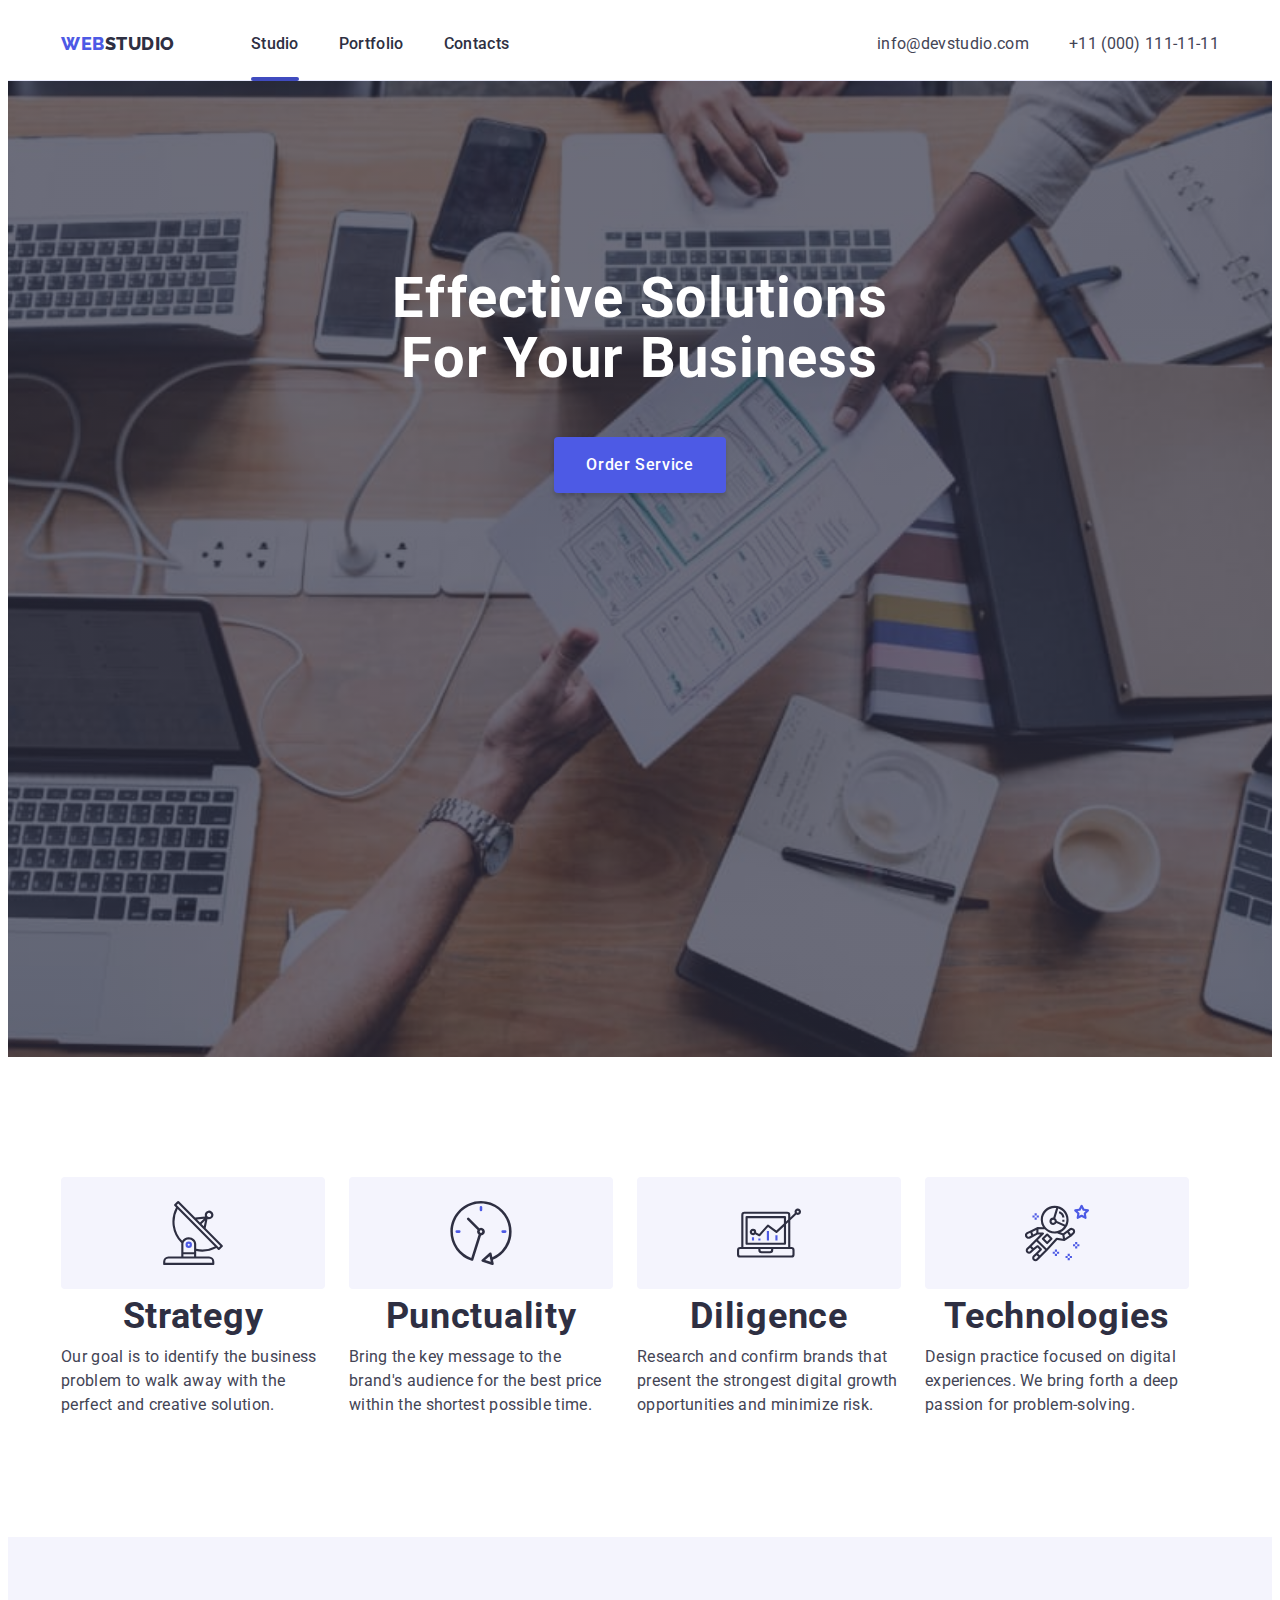
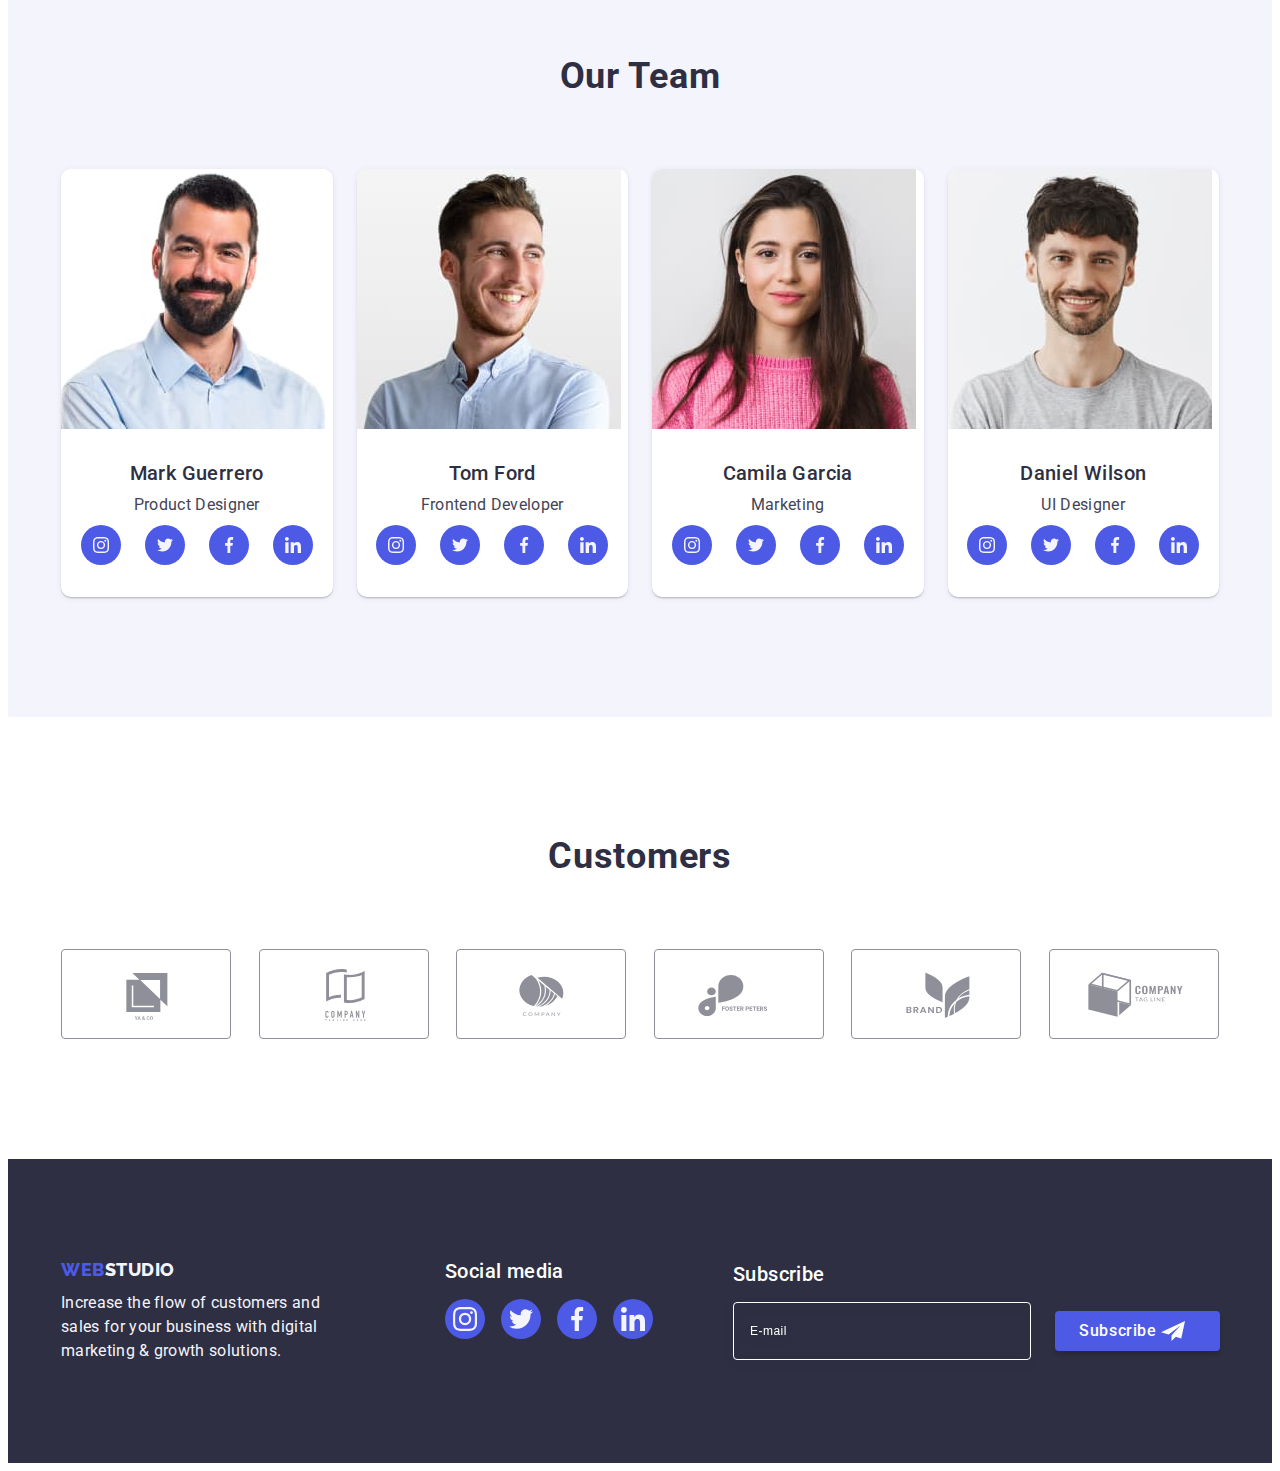
==== commit e86d00e5: "Update" ====
--- a/index.html
+++ b/index.html
@@ -508,10 +508,10 @@
               placeholder="E-mail"
               title="Input your email"
             />
-            <label
+            <!-- <label
               for="subscribe-input"
               aria-label="Subscribe to email"
-            ></label>
+            ></label> -->
             <button type="submit" class="subscribe-btn button">
               Subscribe&nbsp;
               <span>
--- a/css/main.min.css
+++ b/css/main.min.css
@@ -1 +1 @@
-:root{--title-text: #2e2f42;--subtitle: #434455;--primary-brand-pgup: #2e2f42;--primary-brand-pgdn: #f4f4fd;--background-body: #ffffff;--background-hero: #2e2f42;--background-hero-gradient: linear-gradient( rgba(46, 47, 66, 0.7), rgba(46, 47, 66, 0.7) );--team-img-gap: 24px;--portfolio-img-gap: 24px;--portfolio-card-border: #e7e9fc;--footer-subtitle-color: #ffffff;--footer-text-color: #f4f4fd;--background-footer: #2e2f42;--portfolio-btn-text: #4d5ae5;--portfolio-background-btn: #f4f4fd;--portfolio-btn-text-hover: #ffffff;--portfolio-btn-background-hover: #404bbf;--transition-hover-focus: 250ms cubic-bezier(0.4, 0, 0.2, 1);--modal-close-black: #2e2f42;--modal-close-white: #ffffff;--modal-btn-bckg: #e7e9fc;--modal-btn-bckg-hover: #404bbf}.visually-hidden{position:absolute;width:1px;height:1px;margin:-1px;border:0;padding:0;white-space:nowrap;clip-path:inset(100%);clip:rect(0 0 0 0);overflow:hidden}.list{list-style:none}.link{text-decoration:none}h1,h2,h3,h4,p{margin:0}ul,ol{margin:0;padding-left:0}img{display:block;max-width:100%;height:auto}body{font-family:"Roboto",sans-serif;color:var(--subtitle);background-color:var(--background-body)}.container{width:100%;height:100%;padding:0 15px}@media screen and (min-width: 428px){.container{width:426px;margin:0 auto}}@media screen and (min-width: 768px){.container{width:768px}}@media screen and (min-width: 1158px){.container{width:1158px}}.section{padding-top:96px;padding-bottom:96px}@media screen and (min-width: 1158px){.section{padding-top:120px;padding-bottom:120px}}.logo{font-family:"Raleway",sans-serif;font-weight:800;font-size:18px;line-height:1.17;display:flex;align-items:center;letter-spacing:.03em;text-transform:uppercase;color:#4d5ae5}.footer-logo{color:var(--primary-brand-pgdn)}.header-logo{color:var(--primary-brand-pgup);margin-right:76px}@media screen and (max-width: 767px){.mobile-menu{position:fixed;z-index:1000;top:0;left:0;width:100%;height:100%;background-color:#fff;box-shadow:0px 2px 1px rgba(46,47,66,.08),0px 1px 1px rgba(46,47,66,.16),0px 1px 6px rgba(46,47,66,.08);transition:opacity var(--transition-hover-focus),visibility var(--transition-hover-focus)}.mobile-menu-container{position:relative;padding:24px 24px 40px 40px;display:flex;flex-direction:column;justify-content:space-between}.mobile-menu-open{background-color:rgba(0,0,0,0);border:none;padding:0;line-height:0;padding-right:3px}.mobile-menu-icon{stroke:#2e2e2e}.mobile-close-btn{width:24px;height:24px;background-color:var(--modal-btn-bckg);border:1px solid rgba(0,0,0,.1);border-radius:50%;display:flex;justify-content:center;align-items:center;margin-left:auto}.mobile-menu-list{display:flex;flex-direction:column;gap:40px;margin-top:32px}.mobile-menu-link{font-weight:700;font-size:36px;line-height:1.11;letter-spacing:.02em;text-transform:capitalize;color:#2e2f42}.mobile-menu-link:is(:hover,:focus){color:#404bbf}.mobile-address-list{display:flex;flex-direction:column;gap:40px}.mobile-address-list .phone{font-weight:700;font-size:36px;line-height:1.11;letter-spacing:.02em;text-transform:capitalize;text-align:center;color:#434455}.mobile-address-list .email{font-weight:500;font-size:20px;line-height:1.2;letter-spacing:.02em;color:#434455}.mobile-address-link:is(:hover,:focus){color:#4d5ae5}.mobile-media-list{gap:56px;margin-top:48px;display:flex;justify-content:flex-start}}@media screen and (max-width: 427px){.mobile-address-list{display:flex;flex-direction:column;gap:40px}.mobile-address-list .phone{font-weight:700;font-size:26px;line-height:1.11;letter-spacing:.02em;text-transform:capitalize;text-align:center;color:#434455}.mobile-media-list{gap:32px;margin-top:48px;display:flex;justify-content:flex-start}}@media screen and (min-width: 768px){.mobile-menu{display:none}}.button{font-family:inherit;font-weight:500;font-size:16px;line-height:1.5;letter-spacing:.04em;color:#fff;border:none;cursor:pointer;background:#4d5ae5;display:block;box-shadow:0px 4px 4px rgba(0,0,0,.15);border-radius:4px;padding:16px 32px;margin:0 auto;transition:background-color var(--transition-hover-focus)}.button:is(:hover,:focus){background-color:#404bbf}.section-title{font-size:36px;line-height:1.11;text-align:center;letter-spacing:.02em;text-transform:capitalize;margin-bottom:72px}.section-suptitle{font-weight:500;font-size:16px;line-height:1.5;letter-spacing:.02em}@media screen and (min-width: 1158px){.section-suptitle{font-size:20px;line-height:1.2}}.section-text{font-size:16px;line-height:1.5;letter-spacing:.02em}.soc-media-list{display:flex;justify-content:center;gap:24px}.soc-media-item{width:40px;height:40px}.soc-media-link{width:100%;height:100%;border-radius:50%;background-color:#4d5ae5;display:flex;justify-content:center;align-items:center;transition:background-color var(--transition-hover-focus)}.soc-media-link:hover{background-color:#404bbf}.backdrop{position:fixed;top:0;width:100%;height:100%;background-color:rgba(46,47,66,.4);transition:opacity var(--transition-hover-focus),visibility var(--transition-hover-focus)}.is-hidden{opacity:0;visibility:hidden;pointer-events:none}.no-scroll{overflow:hidden}.modal{position:absolute;width:392px;min-height:584px;background:#fcfcfc;box-shadow:0px 1px 1px rgba(0,0,0,.14),0px 1px 3px rgba(0,0,0,.12),0px 2px 1px rgba(0,0,0,.2);border-radius:4px;top:50%;left:50%;transform:translate(-50%, -50%) scale(1) rotate(0deg);transition:transform var(--transition-hover-focus);padding:24px}.backdrop.is-hidden .modal{transform:translate(-50%, -50%) scale(0) rotate(180deg)}.modal-close-btn{width:24px;height:24px;background-color:var(--modal-btn-bckg);border:1px solid rgba(0,0,0,.1);border-radius:50%;display:flex;justify-content:center;align-items:center;margin-left:auto;transition:background-color var(--transition-hover-focus)}.modal-close-btn:is(:hover,:focus){background-color:var(--modal-btn-bckg-hover)}.icon-close-btn{fill:var(--modal-close-black);transition:fill var(--transition-hover-focus)}.modal-close-btn:is(:hover,:focus) .icon-close-btn{fill:var(--modal-close-white)}.modal-title{font-weight:500;font-size:16px;line-height:1.5;text-align:center;letter-spacing:.02em;color:#2e2f42;margin-top:24px;margin-bottom:16px}.modal-input{width:100%;height:40px;border:1px solid rgba(46,47,66,.4);border-radius:4px;padding-left:38px;outline:none}.modal-input:focus{border:1px solid #4d5ae5}.input-text{display:inline-block;font-size:12px;line-height:1.17;letter-spacing:.04em;color:#8e8f99;margin-bottom:4px}.input-wrap{position:relative}.input-icon{position:absolute;left:16px;top:50%;transform:translateY(-50%)}.modal-input:focus+.input-icon{fill:#4d5ae5}.textarea{width:100%;height:120px;border:1px solid rgba(46,47,66,.4);border-radius:4px;padding-top:8px;padding-left:16px;outline:rgba(0,0,0,0);resize:none}.textarea::placeholder{font-size:12px;line-height:1.17;letter-spacing:.04em;color:rgba(46,47,66,.4)}.modal-btn-title{min-width:169px;height:57px;margin-top:24px}.checkbox-text{font-size:12px;line-height:1.17px;letter-spacing:.04em;color:#8e8f99;display:flex;align-items:center;margin-top:16px}.checkbox-text span{width:16px;height:16px;letter-spacing:.04em;border:1px solid rgba(46,47,66,.4);border-radius:2px;margin-right:8px;display:flex;justify-content:center;align-items:center;fill:rgba(0,0,0,0)}.input-check:checked+.checkbox-text span{background:#404bbf;fill:#f4f4fd}@media screen and (max-width: 427px){.modal{width:290px}.modal-title{font-size:11px}.checkbox-text{font-size:8px}.checkbox-text span{width:13px;height:13px}}@media screen and (min-width: 678px){.modal{width:408px}}@media screen and (max-width: 767px){.header-list{display:none}.header-address{display:none}}.header{padding-top:24px;padding-bottom:22px}.header-container{display:flex;align-items:center;justify-content:space-between}@media screen and (min-width: 768px){.mobile-menu-open{display:none}.header{padding-bottom:16px;border-bottom:1px solid #e7e9fc}.navigation{display:flex}.header-logo{margin-right:120px}.header-list{display:flex;gap:40px}.header-list-item{position:relative}.active-page::after{content:"";display:block;width:100%;height:4px;background-color:#404bbf;border-radius:2px;position:absolute;top:48px}.header-list-link{font-weight:500;font-size:16px;line-height:1.5;letter-spacing:.02em;color:var(--title-text);transition:color var(--transition-hover-focus)}.header-list-link:is(:hover,:focus){color:#404bbf}.address-list{display:flex;flex-direction:column;gap:12px}.address-link{font-size:12px;line-height:1.17;letter-spacing:.04em;color:#434455;transition:color var(--transition-hover-focus)}.address-link:is(:hover,:focus){color:#404bbf}}@media screen and (min-width: 1158px){.header{padding-bottom:24px}.header-container{justify-content:flex-start}.header-logo{margin-right:76px}.active-page::after{top:45px}.header-address{font-style:normal;display:flex;margin-left:auto}.address-list{flex-direction:row;gap:40px}.address-link{font-size:16px;line-height:1.5;letter-spacing:.02em;color:#434455;transition:color var(--transition-hover-focus)}.address-link:is(:hover,:focus){color:#404bbf}}.hero{height:432px;max-width:428px;margin:0 auto;background-color:var(--background-hero);background-image:var(--background-hero-gradient),url(../images/hero-bg-img.jpg);background-repeat:no-repeat;background-position:center;background-size:cover;padding-top:112px;padding-bottom:112px}.main-title{font-size:36px;line-height:1.11;text-align:center;color:#fff;letter-spacing:.02em;text-transform:capitalize;max-width:320px;margin-left:auto;margin-right:auto;margin-bottom:72px}@media screen and (max-width: 427px){.main-title{font-size:28px}}@media screen and (min-width: 768px){.hero{height:436px;max-width:768px}.main-title{font-size:56px;margin-bottom:36px;max-width:496px}}@media screen and (min-width: 1158px){.hero{height:600px;max-width:1400px;padding-top:188px;padding-bottom:188px}.main-title{font-size:56px;line-height:1.07;max-width:496px;margin-bottom:48px}}.principles-icon{display:none}.principles-wrapper{display:flex;flex-direction:column;gap:72px}.principles-title{color:var(--title-text);text-align:center;margin-bottom:8px}.principles-description{color:var(--subtitle)}@media screen and (max-width: 427px){.principles-description{font-size:12px}}@media screen and (min-width: 768px){.principles-wrapper{flex-direction:row;flex-wrap:wrap;gap:72px 24px}.principles-item{max-width:356px}.principles-description{align-items:flex-start}}@media screen and (min-width: 1158px){.principles-wrapper{display:flex;flex-wrap:nowrap;gap:24px}.principles-item{max-width:264px}.principles-icon-list{display:flex;gap:24px}.principles-icon{display:initial}.principles-icon-items{display:flex;justify-content:center;align-items:center;min-width:264px;height:112px;background-color:#f4f4fd;border-radius:4px}.principles-title{max-width:264px;color:var(--title-text);margin:8px 0}.principles-description{color:var(--subtitle)}}.work{padding-top:0}.work-wrapper{display:flex;flex-wrap:wrap;margin-top:-24px;margin-left:-24px}.work-list-item{flex-basis:calc(33.3333333333% - 24px);margin-top:24px;margin-left:24px}.work-title{color:var(--title-text)}.team{background-color:#f4f4fd}.team-wrapper{display:flex;flex-wrap:wrap;justify-content:center;gap:72px}.team-list-item{background-color:#fff;border-radius:10px;overflow:hidden;box-shadow:0px 1px 6px rgba(46,47,66,.08),0px 1px 1px rgba(46,47,66,.16),0px 2px 1px rgba(46,47,66,.08)}.team-main-title{color:var(--title-text)}.team-title{font-size:20px;line-height:1.2;text-align:center;color:var(--title-text)}.team-position{text-align:center;color:var(--subtitle);margin-top:8px;margin-bottom:8px}.img-content{padding:32px 16px}@media screen and (min-width: 768px){.team-container{max-width:582px}.team-wrapper{gap:64px 24px}.team-list-item{flex-basis:calc((100% - 24px)/2)}}@media screen and (min-width: 1158px){.team-container{max-width:1158px}.team-wrapper{display:flex;flex-wrap:nowrap;gap:24px}.team-list-item{flex-basis:calc((100% - 72px)/4)}}.customers-title{color:var(--title-text)}.customers-list{display:flex;flex-wrap:wrap;justify-content:center;gap:72px 16px}.costomers-item{flex-basis:calc((100% - 16px)/2)}.customers-link{display:flex;justify-content:center;align-items:center;border:1px solid #8e8f99;border-radius:4px;min-width:190px;height:88px;color:#8e8f99;transition:color var(--transition-hover-focus),border var(--transition-hover-focus)}.customers-link:is(:hover,:focus){border:1px solid #404bbf;color:#404bbf}.customer-logo-icon{fill:currentColor}@media screen and (max-width: 427px){.customers-link{min-width:138px}.customers-list{gap:72px 14px}}@media screen and (min-width: 678px){.customers-list{gap:72px 24px}.costomers-item{flex-basis:calc((100% - 48px)/3)}.customers-link{min-width:168px}}@media screen and (min-width: 1158px){.customers-list{flex-wrap:nowrap;justify-content:space-between;gap:24px}}.footer{background-color:var(--background-footer);padding-top:96px;padding-bottom:96px}.footer-suptitle{color:var(--footer-subtitle-color);max-width:208px;margin-bottom:16px}.logo-footer-desc{display:flex;flex-direction:column;align-items:center;min-width:268px;margin-bottom:72px}.footer-text{color:var(--footer-text-color);max-width:268px;margin-top:16px}.footer-soc-media{display:flex;flex-direction:column;gap:16px;min-width:208px;align-items:center;margin-bottom:72px}.footer-media-list{gap:16px}.footer-link:hover{background-color:#31d0aa}.subscribe{display:flex;flex-direction:column;align-items:center;gap:16px}.subscribe-subtitle{color:#fff}.subscribe-form{display:flex;flex-direction:column;align-items:center;gap:16px;position:relative}.subscribe-input{min-width:398px;height:40px;border:1px solid #fff;filter:drop-shadow(0px 4px 4px rgba(0, 0, 0, 0.15));border-radius:4px;background:rgba(0,0,0,0);outline:none;padding:8px 16px;color:#fff}.subscribe-input::placeholder{font-size:12px;line-height:2;letter-spacing:.04em;color:#fff}.subscribe-btn{min-width:165px;height:40px;display:flex;align-items:center;text-align:center;padding:8px 16px;transition:background-color var(--transition-hover-focus)}.subscribe-btn:is(:hover,:focus){background-color:#404bbf}.subscribe-btn span{fill:#fff}.icon-subscribe-btn{position:absolute;right:auto;bottom:50%;transform:translateY(198%)}@media screen and (max-width: 427px){.subscribe-input{min-width:300px}}@media screen and (min-width: 678px){.logo-footer-desc{margin-bottom:initial}.footer-inner{display:flex;flex-direction:row;padding-left:108px;gap:24px;margin-bottom:72px}.logo-footer-desc{align-items:flex-start}.footer-soc-media{align-items:flex-start;margin-bottom:initial}.subscribe{display:flex;flex-direction:column;align-items:flex-start;gap:16px;padding-left:108px}.subscribe-form{display:flex;flex-direction:row;align-items:center;gap:16px;position:relative}.subscribe-input{min-width:264px}.icon-subscribe-btn{transform:translateY(50%)}}@media screen and (min-width: 1158px){.footer{padding-top:100px;padding-bottom:100px}.footer-wrapper{display:flex;flex-direction:row}.footer-inner{padding-left:initial;gap:initial}.footer-suptitle{font-weight:500;font-size:16px;line-height:1.5;text-align:center;letter-spacing:.02em;color:var(--footer-subtitle-color);max-width:208px;margin-bottom:16px}.logo-footer-desc{display:flex;flex-direction:column;min-width:264px}.footer-text{color:var(--footer-text-color);min-width:264px;margin-top:11px}.footer-soc-media{display:flex;flex-direction:column;min-width:208px;align-items:start;margin-left:120px}.footer-media-list{gap:16px}.footer-link:hover{background-color:#31d0aa}.subscribe{margin-left:80px;padding-left:initial}.subscribe-subtitle{font-weight:500;font-size:16px;line-height:1.5;letter-spacing:.02em;color:#fff}.subscribe-form{display:flex;align-items:center;margin-top:16px;position:relative}.subscribe-input{min-width:264px;height:40px;border:1px solid #fff;filter:drop-shadow(0px 4px 4px rgba(0, 0, 0, 0.15));border-radius:4px;background:rgba(0,0,0,0);outline:none;padding:8px 16px;color:#fff}.subscribe-input::placeholder{font-size:12px;line-height:2;letter-spacing:.04em;color:#fff}.subscribe-btn{min-width:165px;height:40px;display:flex;align-items:center;text-align:center;padding:8px 24px;transition:background-color var(--transition-hover-focus)}.subscribe-btn:is(:hover,:focus){background-color:#404bbf}.subscribe-btn span{fill:#fff;margin-left:16px}.icon-subscribe-btn{position:absolute;right:auto;bottom:50%;transform:translateY(50%)}}.portfolio-hero{padding-top:96px;padding-bottom:120px}.portfolio-hero-wrapper{display:flex;justify-content:center;margin-bottom:72px;gap:24px}.hero-portfolio-btn{font-family:inherit;width:100%;height:100%;font-weight:500;font-size:16px;line-height:1.5;display:flex;flex-direction:row;justify-content:center;align-items:center;padding:12px 24px;letter-spacing:.04em;color:var(--portfolio-btn-text);background-color:var(--portfolio-background-btn);border:1px solid #e7e9fc;border-radius:4px;transition:color var(--transition-hover-focus),background-color var(--transition-hover-focus),box-shadow var(--transition-hover-focus)}.hero-portfolio-btn:is(:hover,:focus){color:var(--portfolio-btn-text-hover);background-color:var(--portfolio-btn-background-hover);box-shadow:0px 3px 1px rgba(0,0,0,.1),0px 2px 1px rgba(0,0,0,.08),0px 2px 2px rgba(0,0,0,.12)}.portfolio-list-wrapper{display:flex;flex-wrap:wrap;margin-top:calc(-1*var(--portfolio-img-gap));margin-left:calc(-1*var(--portfolio-img-gap))}.portfolio-list-item{display:flex;flex-basis:calc(33.3333333333% - var(--portfolio-img-gap));margin-top:var(--portfolio-img-gap);margin-left:var(--portfolio-img-gap)}.portfolio-list-link{transition:box-shadow var(--transition-hover-focus)}.portfolio-list-link:is(:hover,:focus){box-shadow:0px 1px 6px rgba(46,47,66,.08),0px 1px 1px rgba(46,47,66,.16),0px 2px 1px rgba(46,47,66,.08)}.portfolio-list-link:is(:hover,:focus) .portfolio-cover-text{transform:translate(0)}.portfolio-title{font-weight:500;font-size:20px;line-height:1.2;letter-spacing:.02em;color:var(--title-text)}.portfolio-description{font-size:16px;line-height:1.5;letter-spacing:.02em;color:var(--subtitle);margin-top:8px}.img-description{padding-top:32px;padding-bottom:32px;padding-left:16px;border:1px solid var(--portfolio-card-border);border-top:none}.portfolio-img{position:relative;overflow:hidden}.portfolio-cover-text{position:absolute;font-size:16px;line-height:1.5;letter-spacing:.02em;color:#f4f4fd;background-color:#4d5ae5;padding-top:40px;padding-right:32px;padding-left:32px;height:100%;top:0;transform:translateY(100%);transition:transform var(--transition-hover-focus)}/*# sourceMappingURL=main.min.css.map */+:root{--title-text: #2e2f42;--subtitle: #434455;--primary-brand-pgup: #2e2f42;--primary-brand-pgdn: #f4f4fd;--background-body: #ffffff;--background-hero: #2e2f42;--background-hero-gradient: linear-gradient( rgba(46, 47, 66, 0.7), rgba(46, 47, 66, 0.7) );--team-img-gap: 24px;--portfolio-img-gap: 24px;--portfolio-card-border: #e7e9fc;--footer-subtitle-color: #ffffff;--footer-text-color: #f4f4fd;--background-footer: #2e2f42;--portfolio-btn-text: #4d5ae5;--portfolio-background-btn: #f4f4fd;--portfolio-btn-text-hover: #ffffff;--portfolio-btn-background-hover: #404bbf;--transition-hover-focus: 250ms cubic-bezier(0.4, 0, 0.2, 1);--modal-close-black: #2e2f42;--modal-close-white: #ffffff;--modal-btn-bckg: #e7e9fc;--modal-btn-bckg-hover: #404bbf}.visually-hidden{position:absolute;width:1px;height:1px;margin:-1px;border:0;padding:0;white-space:nowrap;clip-path:inset(100%);clip:rect(0 0 0 0);overflow:hidden}.list{list-style:none}.link{text-decoration:none}h1,h2,h3,h4,p{margin:0}ul,ol{margin:0;padding-left:0}img{display:block;max-width:100%;height:auto}body{font-family:"Roboto",sans-serif;color:var(--subtitle);background-color:var(--background-body)}.container{width:100%;height:100%;padding:0 15px}@media screen and (min-width: 428px){.container{width:426px;margin:0 auto}}@media screen and (min-width: 768px){.container{width:768px}}@media screen and (min-width: 1158px){.container{width:1158px}}.section{padding-top:96px;padding-bottom:96px}@media screen and (min-width: 1158px){.section{padding-top:120px;padding-bottom:120px}}.logo{font-family:"Raleway",sans-serif;font-weight:800;font-size:18px;line-height:1.17;display:flex;align-items:center;letter-spacing:.03em;text-transform:uppercase;color:#4d5ae5}.footer-logo{color:var(--primary-brand-pgdn)}.header-logo{color:var(--primary-brand-pgup);margin-right:76px}@media screen and (max-width: 767px){.mobile-menu{position:fixed;z-index:1000;top:0;left:0;width:100%;height:100%;background-color:#fff;box-shadow:0px 2px 1px rgba(46,47,66,.08),0px 1px 1px rgba(46,47,66,.16),0px 1px 6px rgba(46,47,66,.08);transition:opacity var(--transition-hover-focus),visibility var(--transition-hover-focus)}.mobile-menu-container{position:relative;padding:24px 24px 40px 40px;display:flex;flex-direction:column;justify-content:space-between}.mobile-menu-open{background-color:rgba(0,0,0,0);border:none;padding:0;line-height:0;padding-right:3px}.mobile-menu-icon{stroke:#2e2e2e}.mobile-close-btn{width:24px;height:24px;background-color:var(--modal-btn-bckg);border:1px solid rgba(0,0,0,.1);border-radius:50%;display:flex;justify-content:center;align-items:center;margin-left:auto}.mobile-menu-list{display:flex;flex-direction:column;gap:40px;margin-top:32px}.mobile-menu-link{font-weight:700;font-size:36px;line-height:1.11;letter-spacing:.02em;text-transform:capitalize;color:#2e2f42}.mobile-menu-link:is(:hover,:focus){color:#404bbf}.mobile-address-list{display:flex;flex-direction:column;gap:40px}.mobile-address-list .phone{font-weight:700;font-size:36px;line-height:1.11;letter-spacing:.02em;text-transform:capitalize;text-align:center;color:#434455}.mobile-address-list .email{font-weight:500;font-size:20px;line-height:1.2;letter-spacing:.02em;color:#434455}.mobile-address-link:is(:hover,:focus){color:#4d5ae5}.mobile-media-list{gap:56px;margin-top:48px;display:flex;justify-content:flex-start}}@media screen and (max-width: 427px){.mobile-address-list{display:flex;flex-direction:column;gap:40px}.mobile-address-list .phone{font-weight:700;font-size:26px;line-height:1.11;letter-spacing:.02em;text-transform:capitalize;text-align:center;color:#434455}.mobile-media-list{gap:32px;margin-top:48px;display:flex;justify-content:flex-start}}@media screen and (min-width: 768px){.mobile-menu{display:none}}.button{font-family:inherit;font-weight:500;font-size:16px;line-height:1.5;letter-spacing:.04em;color:#fff;border:none;cursor:pointer;background:#4d5ae5;display:block;box-shadow:0px 4px 4px rgba(0,0,0,.15);border-radius:4px;padding:16px 32px;margin:0 auto;transition:background-color var(--transition-hover-focus)}.button:is(:hover,:focus){background-color:#404bbf}.section-title{font-size:36px;line-height:1.11;text-align:center;letter-spacing:.02em;text-transform:capitalize;margin-bottom:72px}.section-suptitle{font-weight:500;font-size:16px;line-height:1.5;letter-spacing:.02em}@media screen and (min-width: 1158px){.section-suptitle{font-size:20px;line-height:1.2}}.section-text{font-size:16px;line-height:1.5;letter-spacing:.02em}.soc-media-list{display:flex;justify-content:center;gap:24px}.soc-media-item{width:40px;height:40px}.soc-media-link{width:100%;height:100%;border-radius:50%;background-color:#4d5ae5;display:flex;justify-content:center;align-items:center;transition:background-color var(--transition-hover-focus)}.soc-media-link:hover{background-color:#404bbf}.backdrop{position:fixed;top:0;width:100%;height:100%;background-color:rgba(46,47,66,.4);transition:opacity var(--transition-hover-focus),visibility var(--transition-hover-focus)}.is-hidden{opacity:0;visibility:hidden;pointer-events:none}.no-scroll{overflow:hidden}.modal{position:absolute;width:392px;min-height:584px;background:#fcfcfc;box-shadow:0px 1px 1px rgba(0,0,0,.14),0px 1px 3px rgba(0,0,0,.12),0px 2px 1px rgba(0,0,0,.2);border-radius:4px;top:50%;left:50%;transform:translate(-50%, -50%) scale(1) rotate(0deg);transition:transform var(--transition-hover-focus);padding:24px}.backdrop.is-hidden .modal{transform:translate(-50%, -50%) scale(0) rotate(180deg)}.modal-close-btn{width:24px;height:24px;background-color:var(--modal-btn-bckg);border:1px solid rgba(0,0,0,.1);border-radius:50%;display:flex;justify-content:center;align-items:center;margin-left:auto;transition:background-color var(--transition-hover-focus)}.modal-close-btn:is(:hover,:focus){background-color:var(--modal-btn-bckg-hover)}.icon-close-btn{fill:var(--modal-close-black);transition:fill var(--transition-hover-focus)}.modal-close-btn:is(:hover,:focus) .icon-close-btn{fill:var(--modal-close-white)}.modal-title{font-weight:500;font-size:16px;line-height:1.5;text-align:center;letter-spacing:.02em;color:#2e2f42;margin-top:24px;margin-bottom:16px}.modal-input{width:100%;height:40px;border:1px solid rgba(46,47,66,.4);border-radius:4px;padding-left:38px;outline:none}.modal-input:focus{border:1px solid #4d5ae5}.input-text{display:inline-block;font-size:12px;line-height:1.17;letter-spacing:.04em;color:#8e8f99;margin-bottom:4px}.input-wrap{position:relative}.input-icon{position:absolute;left:16px;top:50%;transform:translateY(-50%)}.modal-input:focus+.input-icon{fill:#4d5ae5}.textarea{width:100%;height:120px;border:1px solid rgba(46,47,66,.4);border-radius:4px;padding-top:8px;padding-left:16px;outline:rgba(0,0,0,0);resize:none}.textarea::placeholder{font-size:12px;line-height:1.17;letter-spacing:.04em;color:rgba(46,47,66,.4)}.modal-btn-title{min-width:169px;height:57px;margin-top:24px}.checkbox-text{font-size:12px;line-height:1.17px;letter-spacing:.04em;color:#8e8f99;display:flex;align-items:center;margin-top:16px}.checkbox-text span{width:16px;height:16px;letter-spacing:.04em;border:1px solid rgba(46,47,66,.4);border-radius:2px;margin-right:8px;display:flex;justify-content:center;align-items:center;fill:rgba(0,0,0,0)}.input-check:checked+.checkbox-text span{background:#404bbf;fill:#f4f4fd}@media screen and (max-width: 427px){.modal{width:290px}.modal-title{font-size:11px}.checkbox-text{font-size:8px}.checkbox-text span{width:13px;height:13px}}@media screen and (min-width: 678px){.modal{width:408px}}@media screen and (max-width: 767px){.header-list{display:none}.header-address{display:none}}.header{padding-top:24px;padding-bottom:22px}.header-container{display:flex;align-items:center;justify-content:space-between}@media screen and (min-width: 768px){.mobile-menu-open{display:none}.header{padding-bottom:16px;border-bottom:1px solid #e7e9fc}.navigation{display:flex}.header-logo{margin-right:120px}.header-list{display:flex;gap:40px}.header-list-item{position:relative}.active-page::after{content:"";display:block;width:100%;height:4px;background-color:#404bbf;border-radius:2px;position:absolute;top:48px}.header-list-link{font-weight:500;font-size:16px;line-height:1.5;letter-spacing:.02em;color:var(--title-text);transition:color var(--transition-hover-focus)}.header-list-link:is(:hover,:focus){color:#404bbf}.address-list{display:flex;flex-direction:column;gap:12px}.address-link{font-size:12px;line-height:1.17;letter-spacing:.04em;color:#434455;transition:color var(--transition-hover-focus)}.address-link:is(:hover,:focus){color:#404bbf}}@media screen and (min-width: 1158px){.header{padding-bottom:24px}.header-container{justify-content:flex-start}.header-logo{margin-right:76px}.active-page::after{top:45px}.header-address{font-style:normal;display:flex;margin-left:auto}.address-list{flex-direction:row;gap:40px}.address-link{font-size:16px;line-height:1.5;letter-spacing:.02em;color:#434455;transition:color var(--transition-hover-focus)}.address-link:is(:hover,:focus){color:#404bbf}}.hero{height:432px;max-width:428px;margin:0 auto;background-color:var(--background-hero);background-image:var(--background-hero-gradient),url(../images/hero-bg-img.jpg);background-repeat:no-repeat;background-position:center;background-size:cover;padding-top:112px;padding-bottom:112px}.main-title{font-size:36px;line-height:1.11;text-align:center;color:#fff;letter-spacing:.02em;text-transform:capitalize;max-width:320px;margin-left:auto;margin-right:auto;margin-bottom:72px}@media screen and (max-width: 427px){.main-title{font-size:28px}}@media screen and (min-width: 768px){.hero{height:436px;max-width:768px}.main-title{font-size:56px;margin-bottom:36px;max-width:496px}}@media screen and (min-width: 1158px){.hero{height:600px;max-width:1400px;padding-top:188px;padding-bottom:188px}.main-title{font-size:56px;line-height:1.07;max-width:496px;margin-bottom:48px}}.principles-icon{display:none}.principles-wrapper{display:flex;flex-direction:column;gap:72px}.principles-title{color:var(--title-text);text-align:center;margin-bottom:8px}.principles-description{color:var(--subtitle)}@media screen and (max-width: 427px){.principles-description{font-size:12px}}@media screen and (min-width: 768px){.principles-wrapper{flex-direction:row;flex-wrap:wrap;gap:72px 24px}.principles-item{max-width:356px}.principles-description{align-items:flex-start}}@media screen and (min-width: 1158px){.principles-wrapper{display:flex;flex-wrap:nowrap;gap:24px}.principles-item{max-width:264px}.principles-icon-list{display:flex;gap:24px}.principles-icon{display:initial}.principles-icon-items{display:flex;justify-content:center;align-items:center;min-width:264px;height:112px;background-color:#f4f4fd;border-radius:4px}.principles-title{max-width:264px;color:var(--title-text);margin:8px 0}.principles-description{color:var(--subtitle)}}.work{padding-top:0}.work-wrapper{display:flex;flex-wrap:wrap;margin-top:-24px;margin-left:-24px}.work-list-item{flex-basis:calc(33.3333333333% - 24px);margin-top:24px;margin-left:24px}.work-title{color:var(--title-text)}.team{background-color:#f4f4fd}.team-wrapper{display:flex;flex-wrap:wrap;justify-content:center;gap:72px}.team-list-item{background-color:#fff;border-radius:10px;overflow:hidden;box-shadow:0px 1px 6px rgba(46,47,66,.08),0px 1px 1px rgba(46,47,66,.16),0px 2px 1px rgba(46,47,66,.08)}.team-main-title{color:var(--title-text)}.team-title{font-size:20px;line-height:1.2;text-align:center;color:var(--title-text)}.team-position{text-align:center;color:var(--subtitle);margin-top:8px;margin-bottom:8px}.img-content{padding:32px 16px}@media screen and (min-width: 768px){.team-container{max-width:582px}.team-wrapper{gap:64px 24px}.team-list-item{flex-basis:calc((100% - 24px)/2)}}@media screen and (min-width: 1158px){.team-container{max-width:1158px}.team-wrapper{display:flex;flex-wrap:nowrap;gap:24px}.team-list-item{flex-basis:calc((100% - 72px)/4)}}.customers-title{color:var(--title-text)}.customers-list{display:flex;flex-wrap:wrap;justify-content:center;gap:72px 16px}.costomers-item{flex-basis:calc((100% - 16px)/2)}.customers-link{display:flex;justify-content:center;align-items:center;border:1px solid #8e8f99;border-radius:4px;min-width:190px;height:88px;color:#8e8f99;transition:color var(--transition-hover-focus),border var(--transition-hover-focus)}.customers-link:is(:hover,:focus){border:1px solid #404bbf;color:#404bbf}.customer-logo-icon{fill:currentColor}@media screen and (max-width: 427px){.customers-link{min-width:138px}.customers-list{gap:72px 14px}}@media screen and (min-width: 678px){.customers-list{gap:72px 24px}.costomers-item{flex-basis:calc((100% - 48px)/3)}.customers-link{min-width:168px}}@media screen and (min-width: 1158px){.customers-list{flex-wrap:nowrap;justify-content:space-between;gap:24px}}.footer{background-color:var(--background-footer);padding-top:96px;padding-bottom:96px}.footer-wrapper{display:flex;flex-direction:column;align-items:center}.footer-suptitle{color:var(--footer-subtitle-color);max-width:208px;margin-bottom:16px}.logo-footer-desc{display:flex;flex-direction:column;justify-content:center;align-items:center;max-width:268px;margin-bottom:72px}.footer-text{color:var(--footer-text-color);min-width:268px;margin-top:16px}.footer-soc-media{display:flex;flex-direction:column;gap:16px;min-width:208px;align-items:center;margin-bottom:72px}.footer-media-list{gap:16px}.footer-link:hover{background-color:#31d0aa}.subscribe{display:flex;flex-direction:column;align-items:center;gap:16px}.subscribe-subtitle{color:#fff}.subscribe-form{display:flex;flex-direction:column;align-items:center;gap:16px;position:relative}.subscribe-input{min-width:398px;height:40px;border:1px solid #fff;filter:drop-shadow(0px 4px 4px rgba(0, 0, 0, 0.15));border-radius:4px;background:rgba(0,0,0,0);outline:none;padding:8px 16px;color:#fff}.subscribe-input::placeholder{font-size:12px;line-height:2;letter-spacing:.04em;color:#fff}.subscribe-btn{min-width:165px;height:40px;display:flex;align-items:center;text-align:center;padding:8px 16px;transition:background-color var(--transition-hover-focus)}.subscribe-btn:is(:hover,:focus){background-color:#404bbf}.subscribe-btn span{fill:#fff}.icon-subscribe-btn{position:absolute;right:auto;bottom:50%;transform:translateY(198%)}@media screen and (max-width: 427px){.footer-wrapper{display:flex;flex-direction:column;align-items:center}.subscribe-input{min-width:290px}.icon-subscribe-btn{transform:translateY(165%)}}@media screen and (min-width: 678px){.footer-wrapper{display:block}.logo-footer-desc{margin-bottom:initial}.footer-inner{display:flex;flex-direction:row;padding-left:108px;gap:24px;margin-bottom:72px}.logo-footer-desc{align-items:flex-start}.footer-soc-media{align-items:flex-start;margin-bottom:initial}.subscribe{align-items:flex-start;padding-left:108px}.subscribe-form{flex-direction:row;gap:24px}.subscribe-input{min-width:264px}.icon-subscribe-btn{transform:translateY(50%)}}@media screen and (min-width: 1158px){.footer{padding-top:100px;padding-bottom:100px}.footer-wrapper{display:flex;flex-direction:row}.footer-inner{padding-left:initial;gap:initial;margin-bottom:initial}.footer-suptitle{margin-bottom:initial}.logo-footer-desc{flex-direction:column;min-width:264px}.footer-text{min-width:264px;margin-top:11px}.footer-soc-media{margin-left:120px}.footer-media-list{gap:16px}.footer-link:hover{background-color:#31d0aa}.subscribe{margin-left:80px;padding-left:initial}.subscribe-input{min-width:264px;height:40px;border:1px solid #fff;filter:drop-shadow(0px 4px 4px rgba(0, 0, 0, 0.15));border-radius:4px;background:rgba(0,0,0,0);outline:none;padding:8px 16px;color:#fff}.subscribe-input::placeholder{font-size:12px;line-height:2;letter-spacing:.04em;color:#fff}.subscribe-btn{min-width:165px;height:40px;display:flex;align-items:center;text-align:center;padding:8px 24px;transition:background-color var(--transition-hover-focus)}.subscribe-btn:is(:hover,:focus){background-color:#404bbf}.subscribe-btn span{fill:#fff}.icon-subscribe-btn{position:absolute;right:auto;bottom:50%;transform:translateY(50%)}}.portfolio-hero{padding-top:96px;padding-bottom:120px}.portfolio-hero-wrapper{display:flex;justify-content:center;margin-bottom:72px;gap:24px}.hero-portfolio-btn{font-family:inherit;width:100%;height:100%;font-weight:500;font-size:16px;line-height:1.5;display:flex;flex-direction:row;justify-content:center;align-items:center;padding:12px 24px;letter-spacing:.04em;color:var(--portfolio-btn-text);background-color:var(--portfolio-background-btn);border:1px solid #e7e9fc;border-radius:4px;transition:color var(--transition-hover-focus),background-color var(--transition-hover-focus),box-shadow var(--transition-hover-focus)}.hero-portfolio-btn:is(:hover,:focus){color:var(--portfolio-btn-text-hover);background-color:var(--portfolio-btn-background-hover);box-shadow:0px 3px 1px rgba(0,0,0,.1),0px 2px 1px rgba(0,0,0,.08),0px 2px 2px rgba(0,0,0,.12)}.portfolio-list-wrapper{display:flex;flex-wrap:wrap;margin-top:calc(-1*var(--portfolio-img-gap));margin-left:calc(-1*var(--portfolio-img-gap))}.portfolio-list-item{display:flex;flex-basis:calc(33.3333333333% - var(--portfolio-img-gap));margin-top:var(--portfolio-img-gap);margin-left:var(--portfolio-img-gap)}.portfolio-list-link{transition:box-shadow var(--transition-hover-focus)}.portfolio-list-link:is(:hover,:focus){box-shadow:0px 1px 6px rgba(46,47,66,.08),0px 1px 1px rgba(46,47,66,.16),0px 2px 1px rgba(46,47,66,.08)}.portfolio-list-link:is(:hover,:focus) .portfolio-cover-text{transform:translate(0)}.portfolio-title{font-weight:500;font-size:20px;line-height:1.2;letter-spacing:.02em;color:var(--title-text)}.portfolio-description{font-size:16px;line-height:1.5;letter-spacing:.02em;color:var(--subtitle);margin-top:8px}.img-description{padding-top:32px;padding-bottom:32px;padding-left:16px;border:1px solid var(--portfolio-card-border);border-top:none}.portfolio-img{position:relative;overflow:hidden}.portfolio-cover-text{position:absolute;font-size:16px;line-height:1.5;letter-spacing:.02em;color:#f4f4fd;background-color:#4d5ae5;padding-top:40px;padding-right:32px;padding-left:32px;height:100%;top:0;transform:translateY(100%);transition:transform var(--transition-hover-focus)}/*# sourceMappingURL=main.min.css.map */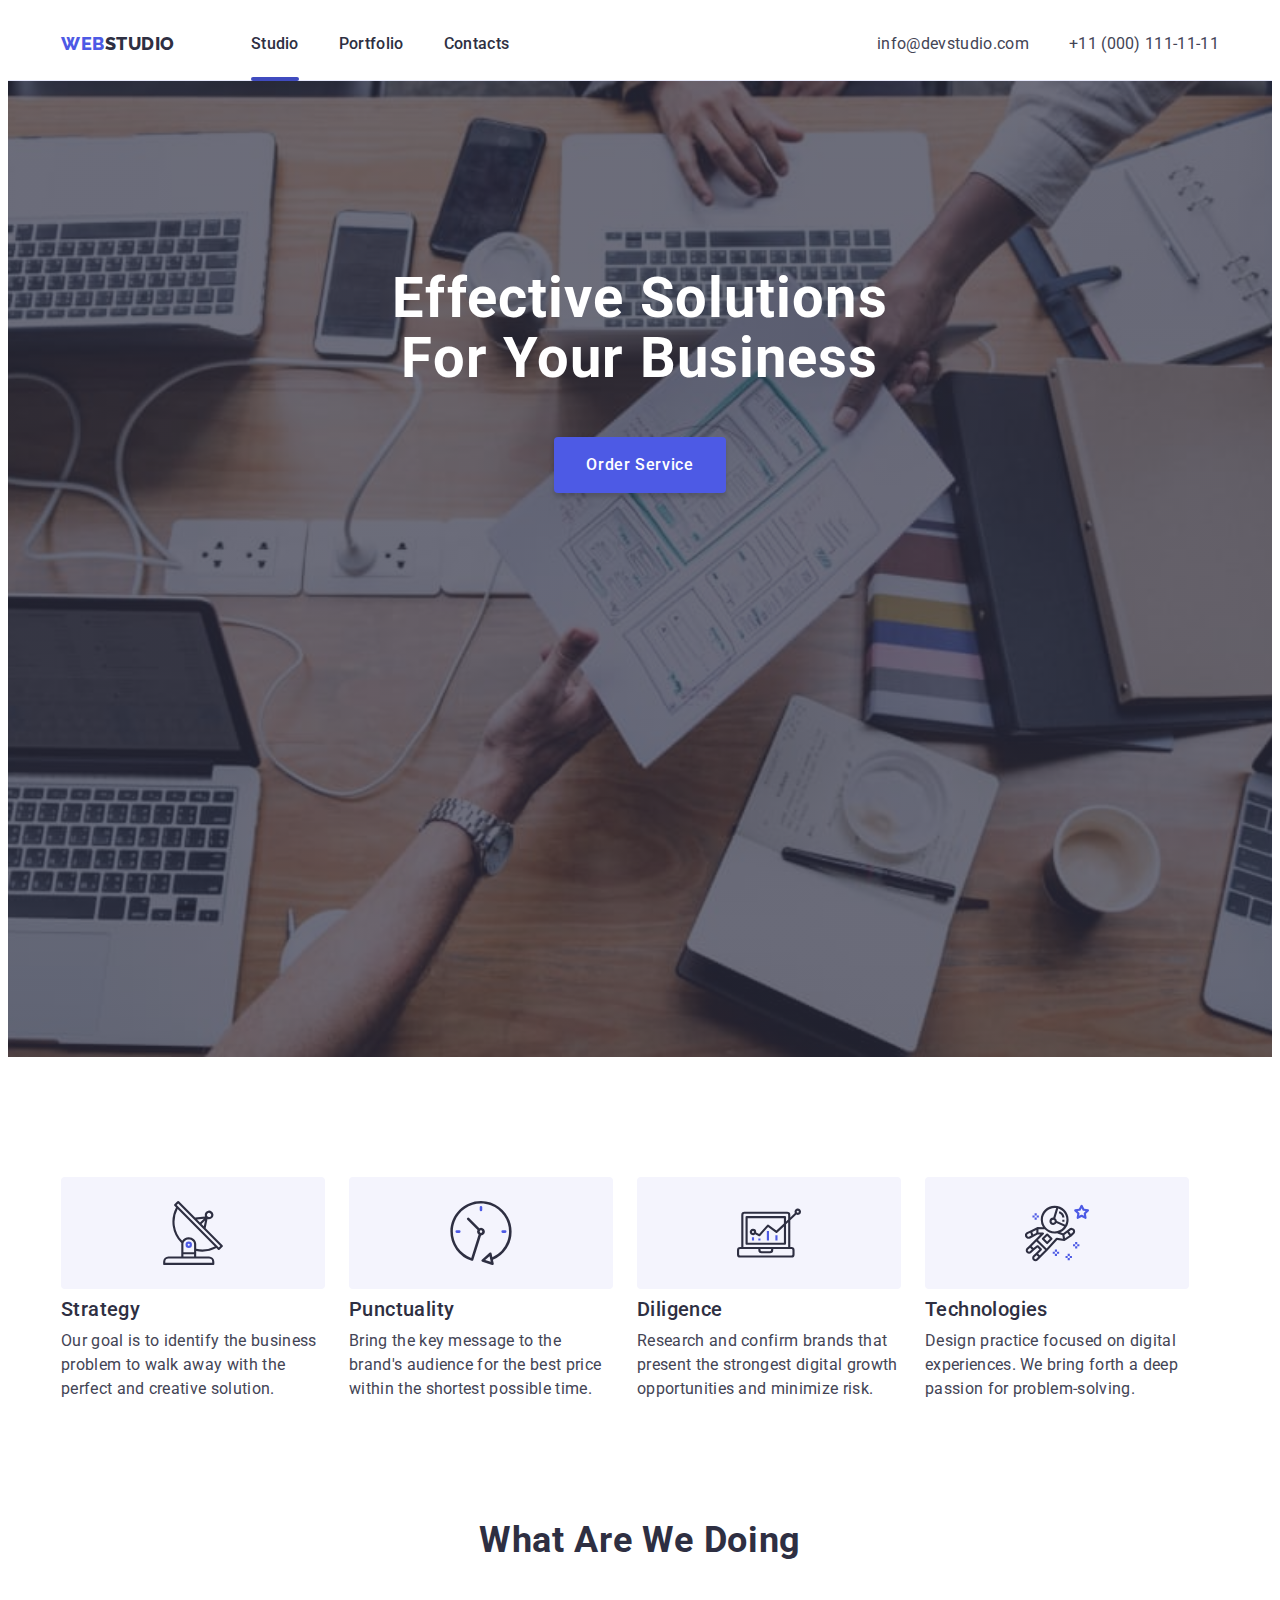
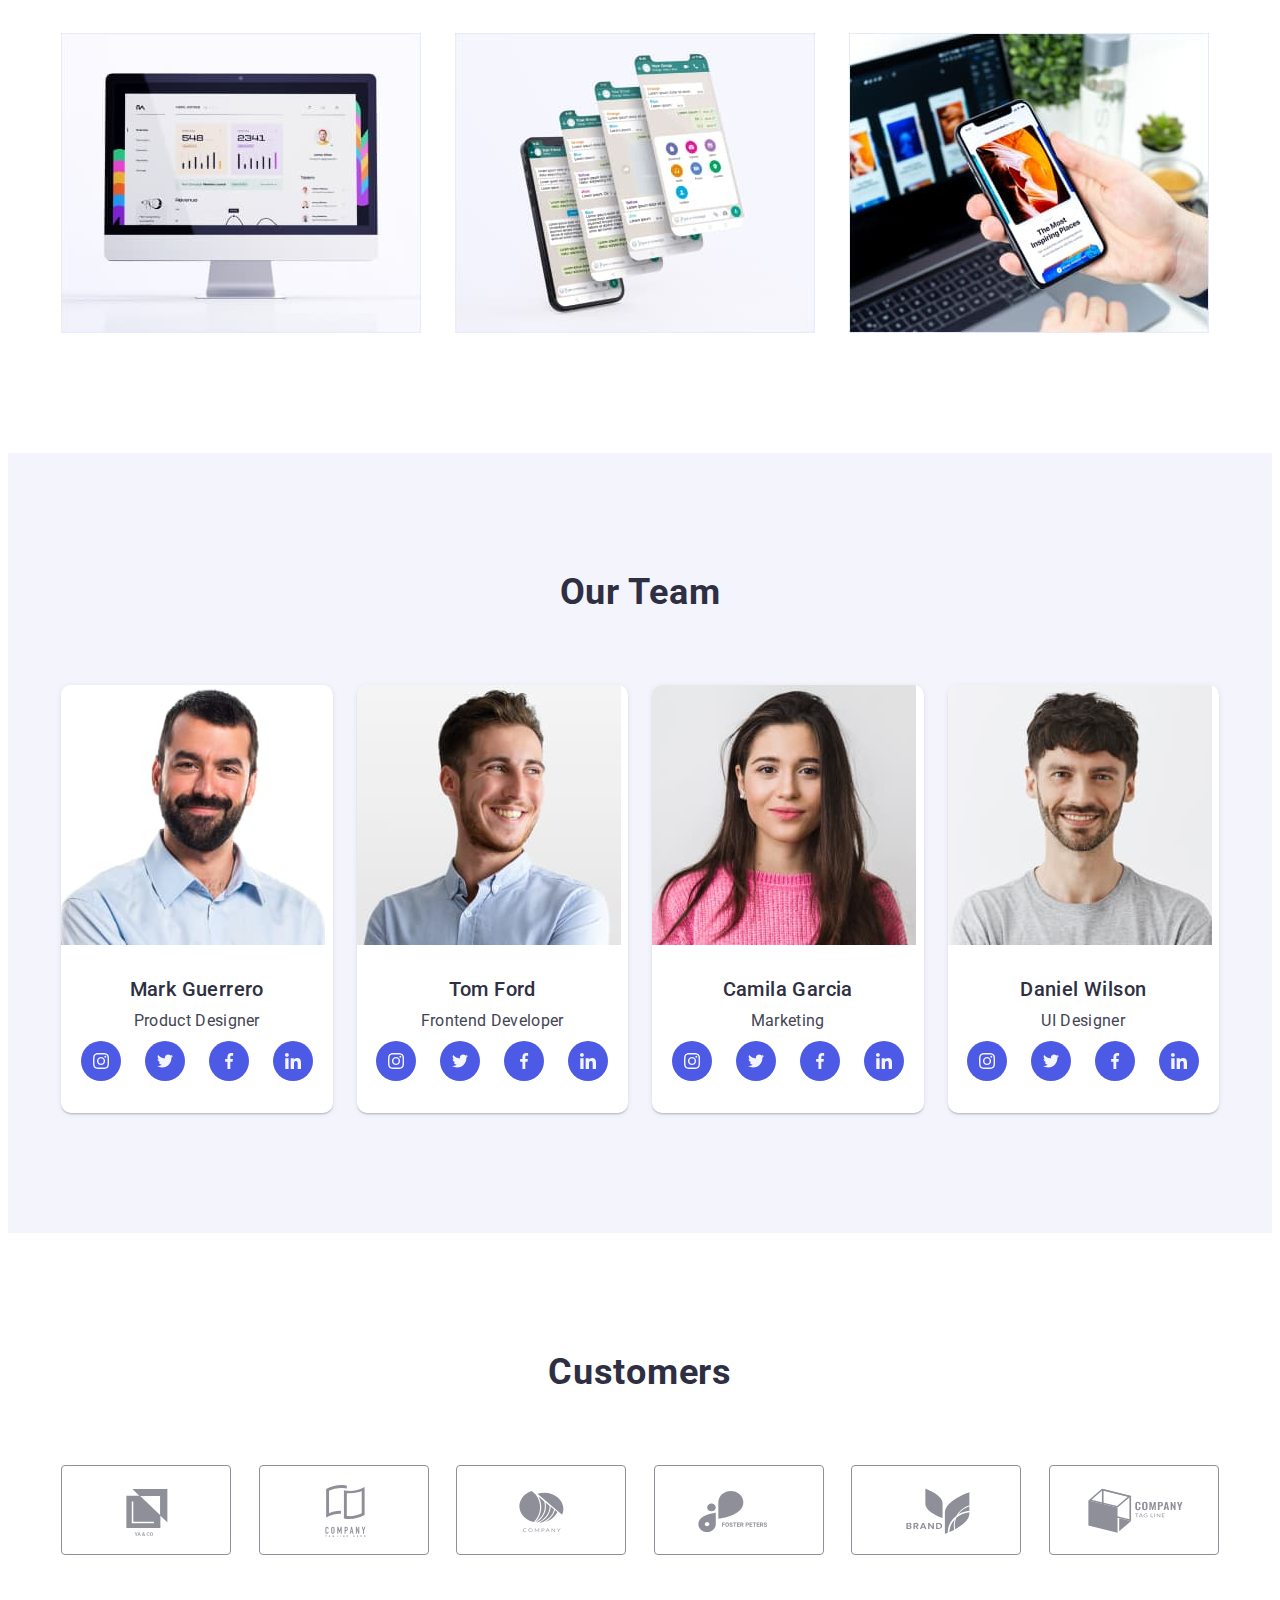
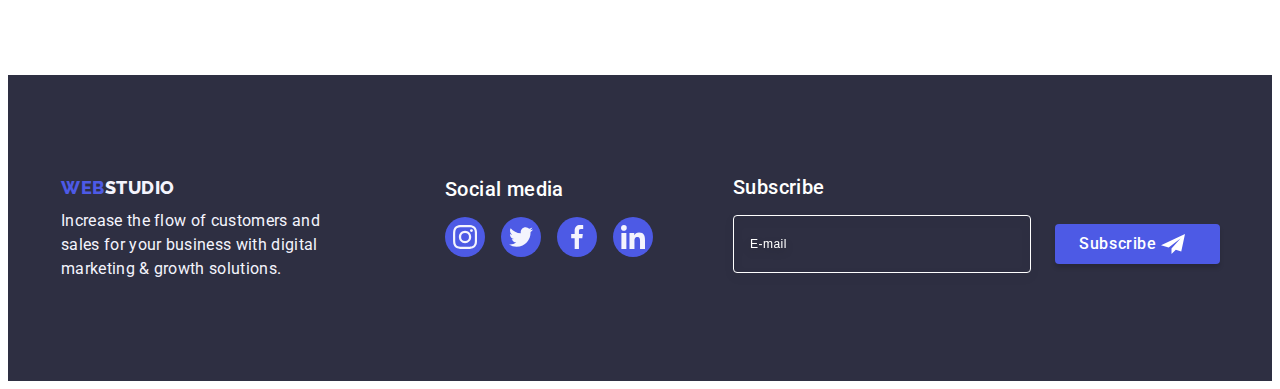
==== commit c9d7aeee: "Update hero background-image" ====
--- a/index.html
+++ b/index.html
@@ -207,12 +207,13 @@
         </div>
       </section>
       <!-- WORK -->
-      <!-- <section class="work section">
+      <section class="work section">
         <div class="container">
           <h2 class="work-title section-title">What are we doing</h2>
           <ul class="work-list list work-wrapper">
             <li class="work-list-item">
               <img
+                srcset="./images/projects/computer-2x.jpg 2x"
                 src="./images/projects/computer.jpg"
                 alt="computer"
                 width="360"
@@ -221,6 +222,7 @@
             </li>
             <li class="work-list-item">
               <img
+                srcset="./images/projects/phone-2x.jpg 2x"
                 src="./images/projects/phone.jpg"
                 alt="phone"
                 width="360"
@@ -229,6 +231,7 @@
             </li>
             <li class="work-list-item">
               <img
+                srcset="./images/projects/laptop-2x.jpg 2x"
                 src="./images/projects/laptop.jpg"
                 alt="laptop"
                 width="360"
@@ -237,7 +240,7 @@
             </li>
           </ul>
         </div>
-      </section> -->
+      </section>
       <!-- TEAM -->
       <section class="team section">
         <div class="container team-container">
@@ -246,6 +249,7 @@
             <li class="team-list-item">
               <div class="team-img">
                 <img
+                  srcset="./images/our-team/mark-guerrero-2x.jpg 2x"
                   src="./images/our-team/mark-guerrero.jpg"
                   alt="Photo employee"
                   width="264"
@@ -287,6 +291,7 @@
             <li class="team-list-item">
               <div class="team-img">
                 <img
+                  srcset="./images/our-team/tom-ford-2x.jpg 2x"
                   src="./images/our-team/tom-ford.jpg"
                   alt="Photo employee"
                   width="264"
@@ -328,6 +333,7 @@
             <li class="team-list-item">
               <div class="team-img">
                 <img
+                  srcset="./images/our-team/camila-garcia-2x.jpg 2x"
                   src="./images/our-team/camila-garcia.jpg"
                   alt="Photo employee"
                   width="264"
@@ -368,6 +374,7 @@
             <li class="team-list-item">
               <div class="team-img">
                 <img
+                  srcset="./images/our-team/daniel-wilson-2x.jpg 2x"
                   src="./images/our-team/daniel-wilson.jpg"
                   alt="Photo employee"
                   width="264"
@@ -507,6 +514,7 @@
               class="subscribe-input"
               placeholder="E-mail"
               title="Input your email"
+              required
             />
             <!-- <label
               for="subscribe-input"
--- a/css/main.min.css
+++ b/css/main.min.css
@@ -1 +1 @@
-:root{--title-text: #2e2f42;--subtitle: #434455;--primary-brand-pgup: #2e2f42;--primary-brand-pgdn: #f4f4fd;--background-body: #ffffff;--background-hero: #2e2f42;--background-hero-gradient: linear-gradient( rgba(46, 47, 66, 0.7), rgba(46, 47, 66, 0.7) );--team-img-gap: 24px;--portfolio-img-gap: 24px;--portfolio-card-border: #e7e9fc;--footer-subtitle-color: #ffffff;--footer-text-color: #f4f4fd;--background-footer: #2e2f42;--portfolio-btn-text: #4d5ae5;--portfolio-background-btn: #f4f4fd;--portfolio-btn-text-hover: #ffffff;--portfolio-btn-background-hover: #404bbf;--transition-hover-focus: 250ms cubic-bezier(0.4, 0, 0.2, 1);--modal-close-black: #2e2f42;--modal-close-white: #ffffff;--modal-btn-bckg: #e7e9fc;--modal-btn-bckg-hover: #404bbf}.visually-hidden{position:absolute;width:1px;height:1px;margin:-1px;border:0;padding:0;white-space:nowrap;clip-path:inset(100%);clip:rect(0 0 0 0);overflow:hidden}.list{list-style:none}.link{text-decoration:none}h1,h2,h3,h4,p{margin:0}ul,ol{margin:0;padding-left:0}img{display:block;max-width:100%;height:auto}body{font-family:"Roboto",sans-serif;color:var(--subtitle);background-color:var(--background-body)}.container{width:100%;height:100%;padding:0 15px}@media screen and (min-width: 428px){.container{width:426px;margin:0 auto}}@media screen and (min-width: 768px){.container{width:768px}}@media screen and (min-width: 1158px){.container{width:1158px}}.section{padding-top:96px;padding-bottom:96px}@media screen and (min-width: 1158px){.section{padding-top:120px;padding-bottom:120px}}.logo{font-family:"Raleway",sans-serif;font-weight:800;font-size:18px;line-height:1.17;display:flex;align-items:center;letter-spacing:.03em;text-transform:uppercase;color:#4d5ae5}.footer-logo{color:var(--primary-brand-pgdn)}.header-logo{color:var(--primary-brand-pgup);margin-right:76px}@media screen and (max-width: 767px){.mobile-menu{position:fixed;z-index:1000;top:0;left:0;width:100%;height:100%;background-color:#fff;box-shadow:0px 2px 1px rgba(46,47,66,.08),0px 1px 1px rgba(46,47,66,.16),0px 1px 6px rgba(46,47,66,.08);transition:opacity var(--transition-hover-focus),visibility var(--transition-hover-focus)}.mobile-menu-container{position:relative;padding:24px 24px 40px 40px;display:flex;flex-direction:column;justify-content:space-between}.mobile-menu-open{background-color:rgba(0,0,0,0);border:none;padding:0;line-height:0;padding-right:3px}.mobile-menu-icon{stroke:#2e2e2e}.mobile-close-btn{width:24px;height:24px;background-color:var(--modal-btn-bckg);border:1px solid rgba(0,0,0,.1);border-radius:50%;display:flex;justify-content:center;align-items:center;margin-left:auto}.mobile-menu-list{display:flex;flex-direction:column;gap:40px;margin-top:32px}.mobile-menu-link{font-weight:700;font-size:36px;line-height:1.11;letter-spacing:.02em;text-transform:capitalize;color:#2e2f42}.mobile-menu-link:is(:hover,:focus){color:#404bbf}.mobile-address-list{display:flex;flex-direction:column;gap:40px}.mobile-address-list .phone{font-weight:700;font-size:36px;line-height:1.11;letter-spacing:.02em;text-transform:capitalize;text-align:center;color:#434455}.mobile-address-list .email{font-weight:500;font-size:20px;line-height:1.2;letter-spacing:.02em;color:#434455}.mobile-address-link:is(:hover,:focus){color:#4d5ae5}.mobile-media-list{gap:56px;margin-top:48px;display:flex;justify-content:flex-start}}@media screen and (max-width: 427px){.mobile-address-list{display:flex;flex-direction:column;gap:40px}.mobile-address-list .phone{font-weight:700;font-size:26px;line-height:1.11;letter-spacing:.02em;text-transform:capitalize;text-align:center;color:#434455}.mobile-media-list{gap:32px;margin-top:48px;display:flex;justify-content:flex-start}}@media screen and (min-width: 768px){.mobile-menu{display:none}}.button{font-family:inherit;font-weight:500;font-size:16px;line-height:1.5;letter-spacing:.04em;color:#fff;border:none;cursor:pointer;background:#4d5ae5;display:block;box-shadow:0px 4px 4px rgba(0,0,0,.15);border-radius:4px;padding:16px 32px;margin:0 auto;transition:background-color var(--transition-hover-focus)}.button:is(:hover,:focus){background-color:#404bbf}.section-title{font-size:36px;line-height:1.11;text-align:center;letter-spacing:.02em;text-transform:capitalize;margin-bottom:72px}.section-suptitle{font-weight:500;font-size:16px;line-height:1.5;letter-spacing:.02em}@media screen and (min-width: 1158px){.section-suptitle{font-size:20px;line-height:1.2}}.section-text{font-size:16px;line-height:1.5;letter-spacing:.02em}.soc-media-list{display:flex;justify-content:center;gap:24px}.soc-media-item{width:40px;height:40px}.soc-media-link{width:100%;height:100%;border-radius:50%;background-color:#4d5ae5;display:flex;justify-content:center;align-items:center;transition:background-color var(--transition-hover-focus)}.soc-media-link:hover{background-color:#404bbf}.backdrop{position:fixed;top:0;width:100%;height:100%;background-color:rgba(46,47,66,.4);transition:opacity var(--transition-hover-focus),visibility var(--transition-hover-focus)}.is-hidden{opacity:0;visibility:hidden;pointer-events:none}.no-scroll{overflow:hidden}.modal{position:absolute;width:392px;min-height:584px;background:#fcfcfc;box-shadow:0px 1px 1px rgba(0,0,0,.14),0px 1px 3px rgba(0,0,0,.12),0px 2px 1px rgba(0,0,0,.2);border-radius:4px;top:50%;left:50%;transform:translate(-50%, -50%) scale(1) rotate(0deg);transition:transform var(--transition-hover-focus);padding:24px}.backdrop.is-hidden .modal{transform:translate(-50%, -50%) scale(0) rotate(180deg)}.modal-close-btn{width:24px;height:24px;background-color:var(--modal-btn-bckg);border:1px solid rgba(0,0,0,.1);border-radius:50%;display:flex;justify-content:center;align-items:center;margin-left:auto;transition:background-color var(--transition-hover-focus)}.modal-close-btn:is(:hover,:focus){background-color:var(--modal-btn-bckg-hover)}.icon-close-btn{fill:var(--modal-close-black);transition:fill var(--transition-hover-focus)}.modal-close-btn:is(:hover,:focus) .icon-close-btn{fill:var(--modal-close-white)}.modal-title{font-weight:500;font-size:16px;line-height:1.5;text-align:center;letter-spacing:.02em;color:#2e2f42;margin-top:24px;margin-bottom:16px}.modal-input{width:100%;height:40px;border:1px solid rgba(46,47,66,.4);border-radius:4px;padding-left:38px;outline:none}.modal-input:focus{border:1px solid #4d5ae5}.input-text{display:inline-block;font-size:12px;line-height:1.17;letter-spacing:.04em;color:#8e8f99;margin-bottom:4px}.input-wrap{position:relative}.input-icon{position:absolute;left:16px;top:50%;transform:translateY(-50%)}.modal-input:focus+.input-icon{fill:#4d5ae5}.textarea{width:100%;height:120px;border:1px solid rgba(46,47,66,.4);border-radius:4px;padding-top:8px;padding-left:16px;outline:rgba(0,0,0,0);resize:none}.textarea::placeholder{font-size:12px;line-height:1.17;letter-spacing:.04em;color:rgba(46,47,66,.4)}.modal-btn-title{min-width:169px;height:57px;margin-top:24px}.checkbox-text{font-size:12px;line-height:1.17px;letter-spacing:.04em;color:#8e8f99;display:flex;align-items:center;margin-top:16px}.checkbox-text span{width:16px;height:16px;letter-spacing:.04em;border:1px solid rgba(46,47,66,.4);border-radius:2px;margin-right:8px;display:flex;justify-content:center;align-items:center;fill:rgba(0,0,0,0)}.input-check:checked+.checkbox-text span{background:#404bbf;fill:#f4f4fd}@media screen and (max-width: 427px){.modal{width:290px}.modal-title{font-size:11px}.checkbox-text{font-size:8px}.checkbox-text span{width:13px;height:13px}}@media screen and (min-width: 678px){.modal{width:408px}}@media screen and (max-width: 767px){.header-list{display:none}.header-address{display:none}}.header{padding-top:24px;padding-bottom:22px}.header-container{display:flex;align-items:center;justify-content:space-between}@media screen and (min-width: 768px){.mobile-menu-open{display:none}.header{padding-bottom:16px;border-bottom:1px solid #e7e9fc}.navigation{display:flex}.header-logo{margin-right:120px}.header-list{display:flex;gap:40px}.header-list-item{position:relative}.active-page::after{content:"";display:block;width:100%;height:4px;background-color:#404bbf;border-radius:2px;position:absolute;top:48px}.header-list-link{font-weight:500;font-size:16px;line-height:1.5;letter-spacing:.02em;color:var(--title-text);transition:color var(--transition-hover-focus)}.header-list-link:is(:hover,:focus){color:#404bbf}.address-list{display:flex;flex-direction:column;gap:12px}.address-link{font-size:12px;line-height:1.17;letter-spacing:.04em;color:#434455;transition:color var(--transition-hover-focus)}.address-link:is(:hover,:focus){color:#404bbf}}@media screen and (min-width: 1158px){.header{padding-bottom:24px}.header-container{justify-content:flex-start}.header-logo{margin-right:76px}.active-page::after{top:45px}.header-address{font-style:normal;display:flex;margin-left:auto}.address-list{flex-direction:row;gap:40px}.address-link{font-size:16px;line-height:1.5;letter-spacing:.02em;color:#434455;transition:color var(--transition-hover-focus)}.address-link:is(:hover,:focus){color:#404bbf}}.hero{height:432px;max-width:428px;margin:0 auto;background-color:var(--background-hero);background-image:var(--background-hero-gradient),url(../images/hero-bg-img.jpg);background-repeat:no-repeat;background-position:center;background-size:cover;padding-top:112px;padding-bottom:112px}.main-title{font-size:36px;line-height:1.11;text-align:center;color:#fff;letter-spacing:.02em;text-transform:capitalize;max-width:320px;margin-left:auto;margin-right:auto;margin-bottom:72px}@media screen and (max-width: 427px){.main-title{font-size:28px}}@media screen and (min-width: 768px){.hero{height:436px;max-width:768px}.main-title{font-size:56px;margin-bottom:36px;max-width:496px}}@media screen and (min-width: 1158px){.hero{height:600px;max-width:1400px;padding-top:188px;padding-bottom:188px}.main-title{font-size:56px;line-height:1.07;max-width:496px;margin-bottom:48px}}.principles-icon{display:none}.principles-wrapper{display:flex;flex-direction:column;gap:72px}.principles-title{color:var(--title-text);text-align:center;margin-bottom:8px}.principles-description{color:var(--subtitle)}@media screen and (max-width: 427px){.principles-description{font-size:12px}}@media screen and (min-width: 768px){.principles-wrapper{flex-direction:row;flex-wrap:wrap;gap:72px 24px}.principles-item{max-width:356px}.principles-description{align-items:flex-start}}@media screen and (min-width: 1158px){.principles-wrapper{display:flex;flex-wrap:nowrap;gap:24px}.principles-item{max-width:264px}.principles-icon-list{display:flex;gap:24px}.principles-icon{display:initial}.principles-icon-items{display:flex;justify-content:center;align-items:center;min-width:264px;height:112px;background-color:#f4f4fd;border-radius:4px}.principles-title{max-width:264px;color:var(--title-text);margin:8px 0}.principles-description{color:var(--subtitle)}}.work{padding-top:0}.work-wrapper{display:flex;flex-wrap:wrap;margin-top:-24px;margin-left:-24px}.work-list-item{flex-basis:calc(33.3333333333% - 24px);margin-top:24px;margin-left:24px}.work-title{color:var(--title-text)}.team{background-color:#f4f4fd}.team-wrapper{display:flex;flex-wrap:wrap;justify-content:center;gap:72px}.team-list-item{background-color:#fff;border-radius:10px;overflow:hidden;box-shadow:0px 1px 6px rgba(46,47,66,.08),0px 1px 1px rgba(46,47,66,.16),0px 2px 1px rgba(46,47,66,.08)}.team-main-title{color:var(--title-text)}.team-title{font-size:20px;line-height:1.2;text-align:center;color:var(--title-text)}.team-position{text-align:center;color:var(--subtitle);margin-top:8px;margin-bottom:8px}.img-content{padding:32px 16px}@media screen and (min-width: 768px){.team-container{max-width:582px}.team-wrapper{gap:64px 24px}.team-list-item{flex-basis:calc((100% - 24px)/2)}}@media screen and (min-width: 1158px){.team-container{max-width:1158px}.team-wrapper{display:flex;flex-wrap:nowrap;gap:24px}.team-list-item{flex-basis:calc((100% - 72px)/4)}}.customers-title{color:var(--title-text)}.customers-list{display:flex;flex-wrap:wrap;justify-content:center;gap:72px 16px}.costomers-item{flex-basis:calc((100% - 16px)/2)}.customers-link{display:flex;justify-content:center;align-items:center;border:1px solid #8e8f99;border-radius:4px;min-width:190px;height:88px;color:#8e8f99;transition:color var(--transition-hover-focus),border var(--transition-hover-focus)}.customers-link:is(:hover,:focus){border:1px solid #404bbf;color:#404bbf}.customer-logo-icon{fill:currentColor}@media screen and (max-width: 427px){.customers-link{min-width:138px}.customers-list{gap:72px 14px}}@media screen and (min-width: 678px){.customers-list{gap:72px 24px}.costomers-item{flex-basis:calc((100% - 48px)/3)}.customers-link{min-width:168px}}@media screen and (min-width: 1158px){.customers-list{flex-wrap:nowrap;justify-content:space-between;gap:24px}}.footer{background-color:var(--background-footer);padding-top:96px;padding-bottom:96px}.footer-wrapper{display:flex;flex-direction:column;align-items:center}.footer-suptitle{color:var(--footer-subtitle-color);max-width:208px;margin-bottom:16px}.logo-footer-desc{display:flex;flex-direction:column;justify-content:center;align-items:center;max-width:268px;margin-bottom:72px}.footer-text{color:var(--footer-text-color);min-width:268px;margin-top:16px}.footer-soc-media{display:flex;flex-direction:column;gap:16px;min-width:208px;align-items:center;margin-bottom:72px}.footer-media-list{gap:16px}.footer-link:hover{background-color:#31d0aa}.subscribe{display:flex;flex-direction:column;align-items:center;gap:16px}.subscribe-subtitle{color:#fff}.subscribe-form{display:flex;flex-direction:column;align-items:center;gap:16px;position:relative}.subscribe-input{min-width:398px;height:40px;border:1px solid #fff;filter:drop-shadow(0px 4px 4px rgba(0, 0, 0, 0.15));border-radius:4px;background:rgba(0,0,0,0);outline:none;padding:8px 16px;color:#fff}.subscribe-input::placeholder{font-size:12px;line-height:2;letter-spacing:.04em;color:#fff}.subscribe-btn{min-width:165px;height:40px;display:flex;align-items:center;text-align:center;padding:8px 16px;transition:background-color var(--transition-hover-focus)}.subscribe-btn:is(:hover,:focus){background-color:#404bbf}.subscribe-btn span{fill:#fff}.icon-subscribe-btn{position:absolute;right:auto;bottom:50%;transform:translateY(198%)}@media screen and (max-width: 427px){.footer-wrapper{display:flex;flex-direction:column;align-items:center}.subscribe-input{min-width:290px}.icon-subscribe-btn{transform:translateY(165%)}}@media screen and (min-width: 678px){.footer-wrapper{display:block}.logo-footer-desc{margin-bottom:initial}.footer-inner{display:flex;flex-direction:row;padding-left:108px;gap:24px;margin-bottom:72px}.logo-footer-desc{align-items:flex-start}.footer-soc-media{align-items:flex-start;margin-bottom:initial}.subscribe{align-items:flex-start;padding-left:108px}.subscribe-form{flex-direction:row;gap:24px}.subscribe-input{min-width:264px}.icon-subscribe-btn{transform:translateY(50%)}}@media screen and (min-width: 1158px){.footer{padding-top:100px;padding-bottom:100px}.footer-wrapper{display:flex;flex-direction:row}.footer-inner{padding-left:initial;gap:initial;margin-bottom:initial}.footer-suptitle{margin-bottom:initial}.logo-footer-desc{flex-direction:column;min-width:264px}.footer-text{min-width:264px;margin-top:11px}.footer-soc-media{margin-left:120px}.footer-media-list{gap:16px}.footer-link:hover{background-color:#31d0aa}.subscribe{margin-left:80px;padding-left:initial}.subscribe-input{min-width:264px;height:40px;border:1px solid #fff;filter:drop-shadow(0px 4px 4px rgba(0, 0, 0, 0.15));border-radius:4px;background:rgba(0,0,0,0);outline:none;padding:8px 16px;color:#fff}.subscribe-input::placeholder{font-size:12px;line-height:2;letter-spacing:.04em;color:#fff}.subscribe-btn{min-width:165px;height:40px;display:flex;align-items:center;text-align:center;padding:8px 24px;transition:background-color var(--transition-hover-focus)}.subscribe-btn:is(:hover,:focus){background-color:#404bbf}.subscribe-btn span{fill:#fff}.icon-subscribe-btn{position:absolute;right:auto;bottom:50%;transform:translateY(50%)}}.portfolio-hero{padding-top:96px;padding-bottom:120px}.portfolio-hero-wrapper{display:flex;justify-content:center;margin-bottom:72px;gap:24px}.hero-portfolio-btn{font-family:inherit;width:100%;height:100%;font-weight:500;font-size:16px;line-height:1.5;display:flex;flex-direction:row;justify-content:center;align-items:center;padding:12px 24px;letter-spacing:.04em;color:var(--portfolio-btn-text);background-color:var(--portfolio-background-btn);border:1px solid #e7e9fc;border-radius:4px;transition:color var(--transition-hover-focus),background-color var(--transition-hover-focus),box-shadow var(--transition-hover-focus)}.hero-portfolio-btn:is(:hover,:focus){color:var(--portfolio-btn-text-hover);background-color:var(--portfolio-btn-background-hover);box-shadow:0px 3px 1px rgba(0,0,0,.1),0px 2px 1px rgba(0,0,0,.08),0px 2px 2px rgba(0,0,0,.12)}.portfolio-list-wrapper{display:flex;flex-wrap:wrap;margin-top:calc(-1*var(--portfolio-img-gap));margin-left:calc(-1*var(--portfolio-img-gap))}.portfolio-list-item{display:flex;flex-basis:calc(33.3333333333% - var(--portfolio-img-gap));margin-top:var(--portfolio-img-gap);margin-left:var(--portfolio-img-gap)}.portfolio-list-link{transition:box-shadow var(--transition-hover-focus)}.portfolio-list-link:is(:hover,:focus){box-shadow:0px 1px 6px rgba(46,47,66,.08),0px 1px 1px rgba(46,47,66,.16),0px 2px 1px rgba(46,47,66,.08)}.portfolio-list-link:is(:hover,:focus) .portfolio-cover-text{transform:translate(0)}.portfolio-title{font-weight:500;font-size:20px;line-height:1.2;letter-spacing:.02em;color:var(--title-text)}.portfolio-description{font-size:16px;line-height:1.5;letter-spacing:.02em;color:var(--subtitle);margin-top:8px}.img-description{padding-top:32px;padding-bottom:32px;padding-left:16px;border:1px solid var(--portfolio-card-border);border-top:none}.portfolio-img{position:relative;overflow:hidden}.portfolio-cover-text{position:absolute;font-size:16px;line-height:1.5;letter-spacing:.02em;color:#f4f4fd;background-color:#4d5ae5;padding-top:40px;padding-right:32px;padding-left:32px;height:100%;top:0;transform:translateY(100%);transition:transform var(--transition-hover-focus)}/*# sourceMappingURL=main.min.css.map */+:root{--title-text: #2e2f42;--subtitle: #434455;--primary-brand-pgup: #2e2f42;--primary-brand-pgdn: #f4f4fd;--background-body: #ffffff;--background-hero: #2e2f42;--background-hero-gradient: linear-gradient( rgba(46, 47, 66, 0.7), rgba(46, 47, 66, 0.7) );--team-img-gap: 24px;--portfolio-img-gap: 24px;--portfolio-card-border: #e7e9fc;--footer-subtitle-color: #ffffff;--footer-text-color: #f4f4fd;--background-footer: #2e2f42;--portfolio-btn-text: #4d5ae5;--portfolio-background-btn: #f4f4fd;--portfolio-btn-text-hover: #ffffff;--portfolio-btn-background-hover: #404bbf;--transition-hover-focus: 250ms cubic-bezier(0.4, 0, 0.2, 1);--modal-close-black: #2e2f42;--modal-close-white: #ffffff;--modal-btn-bckg: #e7e9fc;--modal-btn-bckg-hover: #404bbf}.visually-hidden{position:absolute;width:1px;height:1px;margin:-1px;border:0;padding:0;white-space:nowrap;clip-path:inset(100%);clip:rect(0 0 0 0);overflow:hidden}.list{list-style:none}.link{text-decoration:none}h1,h2,h3,h4,p{margin:0}ul,ol{margin:0;padding-left:0}img{display:block;max-width:100%;height:auto}body{font-family:"Roboto",sans-serif;color:var(--subtitle);background-color:var(--background-body)}.container{width:100%;height:100%;padding:0 15px}@media screen and (min-width: 428px){.container{width:426px;margin:0 auto}}@media screen and (min-width: 768px){.container{width:768px}}@media screen and (min-width: 1158px){.container{width:1158px}}.section{padding-top:96px;padding-bottom:96px}@media screen and (min-width: 1158px){.section{padding-top:120px;padding-bottom:120px}}.logo{font-family:"Raleway",sans-serif;font-weight:800;font-size:18px;line-height:1.17;display:flex;align-items:center;letter-spacing:.03em;text-transform:uppercase;color:#4d5ae5}.footer-logo{color:var(--primary-brand-pgdn)}.header-logo{color:var(--primary-brand-pgup);margin-right:76px}@media screen and (max-width: 767px){.mobile-menu{position:fixed;z-index:1000;top:0;left:0;width:100%;height:100%;background-color:#fff;box-shadow:0px 2px 1px rgba(46,47,66,.08),0px 1px 1px rgba(46,47,66,.16),0px 1px 6px rgba(46,47,66,.08);transition:opacity var(--transition-hover-focus),visibility var(--transition-hover-focus)}.mobile-menu-container{position:relative;padding:24px 24px 40px 40px;display:flex;flex-direction:column;justify-content:space-between}.mobile-menu-open{background-color:rgba(0,0,0,0);border:none;padding:0;line-height:0;padding-right:3px}.mobile-menu-icon{stroke:#2e2e2e}.mobile-close-btn{width:24px;height:24px;background-color:var(--modal-btn-bckg);border:1px solid rgba(0,0,0,.1);border-radius:50%;display:flex;justify-content:center;align-items:center;margin-left:auto}.mobile-menu-list{display:flex;flex-direction:column;gap:40px;margin-top:32px}.mobile-menu-link{font-weight:700;font-size:36px;line-height:1.11;letter-spacing:.02em;text-transform:capitalize;color:#2e2f42}.mobile-menu-link:is(:hover,:focus){color:#404bbf}.mobile-address-list{display:flex;flex-direction:column;gap:40px}.mobile-address-list .phone{font-weight:700;font-size:36px;line-height:1.11;letter-spacing:.02em;text-transform:capitalize;text-align:center;color:#434455}.mobile-address-list .email{font-weight:500;font-size:20px;line-height:1.2;letter-spacing:.02em;color:#434455}.mobile-address-link:is(:hover,:focus){color:#4d5ae5}.mobile-media-list{gap:56px;margin-top:48px;display:flex;justify-content:flex-start}}@media screen and (max-width: 427px){.mobile-address-list .phone{font-size:26px}.mobile-media-list{gap:32px}}@media screen and (min-width: 768px){.mobile-menu{display:none}}.button{font-family:inherit;font-weight:500;font-size:16px;line-height:1.5;letter-spacing:.04em;color:#fff;border:none;cursor:pointer;background:#4d5ae5;display:block;box-shadow:0px 4px 4px rgba(0,0,0,.15);border-radius:4px;padding:16px 32px;margin:0 auto;transition:background-color var(--transition-hover-focus)}.button:is(:hover,:focus){background-color:#404bbf}.section-title{font-size:36px;line-height:1.11;text-align:center;letter-spacing:.02em;text-transform:capitalize;margin-bottom:72px}.section-suptitle{font-weight:500;font-size:16px;line-height:1.5;letter-spacing:.02em}@media screen and (min-width: 1158px){.section-suptitle{font-size:20px;line-height:1.2}}.section-text{font-size:16px;line-height:1.5;letter-spacing:.02em}.soc-media-list{display:flex;justify-content:center;gap:24px}.soc-media-item{width:40px;height:40px}.soc-media-link{width:100%;height:100%;border-radius:50%;background-color:#4d5ae5;display:flex;justify-content:center;align-items:center;transition:background-color var(--transition-hover-focus)}.soc-media-link:hover{background-color:#404bbf}.backdrop{position:fixed;top:0;width:100%;height:100%;background-color:rgba(46,47,66,.4);transition:opacity var(--transition-hover-focus),visibility var(--transition-hover-focus)}.is-hidden{opacity:0;visibility:hidden;pointer-events:none}.no-scroll{overflow:hidden}.modal{position:absolute;width:392px;min-height:584px;background:#fcfcfc;box-shadow:0px 1px 1px rgba(0,0,0,.14),0px 1px 3px rgba(0,0,0,.12),0px 2px 1px rgba(0,0,0,.2);border-radius:4px;top:50%;left:50%;transform:translate(-50%, -50%) scale(1) rotate(0deg);transition:transform var(--transition-hover-focus);padding:24px}.backdrop.is-hidden .modal{transform:translate(-50%, -50%) scale(0) rotate(180deg)}.modal-close-btn{width:24px;height:24px;background-color:var(--modal-btn-bckg);border:1px solid rgba(0,0,0,.1);border-radius:50%;display:flex;justify-content:center;align-items:center;margin-left:auto;transition:background-color var(--transition-hover-focus)}.modal-close-btn:is(:hover,:focus){background-color:var(--modal-btn-bckg-hover)}.icon-close-btn{fill:var(--modal-close-black);transition:fill var(--transition-hover-focus)}.modal-close-btn:is(:hover,:focus) .icon-close-btn{fill:var(--modal-close-white)}.modal-title{font-weight:500;font-size:16px;line-height:1.5;text-align:center;letter-spacing:.02em;color:#2e2f42;margin-top:24px;margin-bottom:16px}.modal-input{width:100%;height:40px;border:1px solid rgba(46,47,66,.4);border-radius:4px;padding-left:38px;outline:none}.modal-input:focus{border:1px solid #4d5ae5}.input-text{display:inline-block;font-size:12px;line-height:1.17;letter-spacing:.04em;color:#8e8f99;margin-bottom:4px}.input-wrap{position:relative}.input-icon{position:absolute;left:16px;top:50%;transform:translateY(-50%)}.modal-input:focus+.input-icon{fill:#4d5ae5}.textarea{width:100%;height:120px;border:1px solid rgba(46,47,66,.4);border-radius:4px;padding-top:8px;padding-left:16px;outline:rgba(0,0,0,0);resize:none}.textarea::placeholder{font-size:12px;line-height:1.17;letter-spacing:.04em;color:rgba(46,47,66,.4)}.modal-btn-title{min-width:169px;height:57px;margin-top:24px}.checkbox-text{font-size:12px;line-height:1.17px;letter-spacing:.04em;color:#8e8f99;display:flex;align-items:center;margin-top:16px}.checkbox-text span{width:16px;height:16px;letter-spacing:.04em;border:1px solid rgba(46,47,66,.4);border-radius:2px;margin-right:8px;display:flex;justify-content:center;align-items:center;fill:rgba(0,0,0,0)}.input-check:checked+.checkbox-text span{background:#404bbf;fill:#f4f4fd}@media screen and (max-width: 427px){.modal{width:290px}.modal-title{font-size:11px}.checkbox-text{font-size:8px}.checkbox-text span{width:13px;height:13px}}@media screen and (min-width: 678px){.modal{width:408px}}.header{padding-top:24px;padding-bottom:22px}.header-container{display:flex;align-items:center;justify-content:space-between}@media screen and (max-width: 767px){.header-list,.header-address{display:none}}@media screen and (min-width: 768px){.mobile-menu-open{display:none}.header{padding-bottom:16px;border-bottom:1px solid #e7e9fc}.navigation{display:flex}.header-logo{margin-right:120px}.header-list{display:flex;gap:40px}.header-list-item{position:relative}.active-page::after{content:"";display:block;width:100%;height:4px;background-color:#404bbf;border-radius:2px;position:absolute;top:48px}.header-list-link{font-weight:500;font-size:16px;line-height:1.5;letter-spacing:.02em;color:var(--title-text);transition:color var(--transition-hover-focus)}.header-list-link:is(:hover,:focus){color:#404bbf}.address-list{display:flex;flex-direction:column;gap:12px}.address-link{font-size:12px;line-height:1.17;letter-spacing:.04em;color:#434455;transition:color var(--transition-hover-focus)}.address-link:is(:hover,:focus){color:#404bbf}}@media screen and (min-width: 1158px){.header{padding-bottom:24px}.header-container{justify-content:flex-start}.header-logo{margin-right:76px}.active-page::after{top:45px}.header-address{font-style:normal;display:flex;margin-left:auto}.address-list{flex-direction:row;gap:40px}.address-link{font-size:16px;line-height:1.5;letter-spacing:.02em}}.hero{height:432px;max-width:428px;margin:0 auto;background-color:var(--background-hero);background-image:var(--background-hero-gradient),url(../images/hero-bg-table.jpg);background-repeat:no-repeat;background-position:center;background-size:cover;padding-top:112px;padding-bottom:112px}@media(min-device-pixel-ratio: 2),(min-resolution: 192dpi),(min-resolution: 2dppx){.hero{background-image:var(--background-hero-gradient),url(../images/hero-bg-table-2x.jpg)}}.main-title{font-size:36px;line-height:1.11;text-align:center;color:#fff;letter-spacing:.02em;text-transform:capitalize;max-width:320px;margin-left:auto;margin-right:auto;margin-bottom:72px}@media screen and (max-width: 427px){.main-title{font-size:28px}.hero{background-image:var(--background-hero-gradient),url(../images/hero-bg-mobile.jpg)}}@media screen and (max-width: 427px)and (min-device-pixel-ratio: 2),screen and (max-width: 427px)and (min-resolution: 192dpi),screen and (max-width: 427px)and (min-resolution: 2dppx){.hero{background-image:var(--background-hero-gradient),url(../images/hero-bg-mobile-2x.jpg)}}@media screen and (min-width: 768px){.hero{height:436px;max-width:768px;background-image:var(--background-hero-gradient),url(../images/hero-bg-desktop.jpg)}}@media screen and (min-width: 768px)and (min-device-pixel-ratio: 2),screen and (min-width: 768px)and (min-resolution: 192dpi),screen and (min-width: 768px)and (min-resolution: 2dppx){.hero{background-image:var(--background-hero-gradient),url(../images/hero-bg-desktop-2x.jpg)}}@media screen and (min-width: 768px){.main-title{font-size:56px;margin-bottom:36px;max-width:496px}}@media screen and (min-width: 1158px){.hero{height:600px;max-width:1400px;padding-top:188px;padding-bottom:188px}.main-title{font-size:56px;line-height:1.07;max-width:496px;margin-bottom:48px}}.principles-icon{display:none}.principles-wrapper{display:flex;flex-direction:column;gap:72px}.principles-title{color:var(--title-text);text-align:center;margin-bottom:8px}.principles-description{color:var(--subtitle)}@media screen and (max-width: 427px){.principles-description{font-size:12px}}@media screen and (min-width: 768px){.principles-wrapper{flex-direction:row;flex-wrap:wrap;gap:72px 24px}.principles-item{max-width:356px}.principles-title{font-weight:500;font-size:20px;line-height:1.2;text-align:start}.principles-description{align-items:flex-start}}@media screen and (min-width: 1158px){.principles-item{max-width:264px}.principles-icon-list{display:flex;gap:24px}.principles-icon{display:initial}.principles-icon-items{display:flex;justify-content:center;align-items:center;min-width:264px;height:112px;background-color:#f4f4fd;border-radius:4px}.principles-title{max-width:264px;color:var(--title-text);margin:8px 0}.principles-description{color:var(--subtitle)}}.work{display:none}@media screen and (min-width: 1158px){.work{display:block;padding-top:0}.work-wrapper{display:flex;flex-wrap:wrap;gap:24px 24px}.work-list-item{flex-basis:calc((100% - 48px)/3)}.work-title{color:var(--title-text)}}.team{background-color:#f4f4fd}.team-wrapper{display:flex;flex-wrap:wrap;justify-content:center;gap:72px}.team-list-item{background-color:#fff;border-radius:10px;overflow:hidden;box-shadow:0px 1px 6px rgba(46,47,66,.08),0px 1px 1px rgba(46,47,66,.16),0px 2px 1px rgba(46,47,66,.08)}.team-main-title{color:var(--title-text)}.team-title{font-size:20px;line-height:1.2;text-align:center;color:var(--title-text)}.team-position{text-align:center;color:var(--subtitle);margin-top:8px;margin-bottom:8px}.img-content{padding:32px 16px}@media screen and (min-width: 768px){.team-container{max-width:582px}.team-wrapper{gap:64px 24px}.team-list-item{flex-basis:calc((100% - 24px)/2)}}@media screen and (min-width: 1158px){.team-container{max-width:1158px}.team-wrapper .team-list-item{flex-basis:calc((100% - 72px)/4)}}.customers-title{color:var(--title-text)}.customers-list{display:flex;flex-wrap:wrap;justify-content:center;gap:72px 16px}.costomers-item{flex-basis:calc((100% - 16px)/2)}.customers-link{display:flex;justify-content:center;align-items:center;border:1px solid #8e8f99;border-radius:4px;min-width:190px;height:88px;color:#8e8f99;transition:color var(--transition-hover-focus),border var(--transition-hover-focus)}.customers-link:is(:hover,:focus){border:1px solid #404bbf;color:#404bbf}.customer-logo-icon{fill:currentColor}@media screen and (max-width: 427px){.customers-link{min-width:138px}.customers-list{gap:72px 14px}}@media screen and (min-width: 678px){.customers-list{gap:72px 24px}.costomers-item{flex-basis:calc((100% - 48px)/3)}.customers-link{min-width:168px}}@media screen and (min-width: 1158px){.customers-list{flex-wrap:nowrap;justify-content:space-between;gap:24px}}.footer{background-color:var(--background-footer);padding-top:96px;padding-bottom:96px}.footer-wrapper{display:flex;flex-direction:column;align-items:center}.footer-suptitle{color:var(--footer-subtitle-color);max-width:208px;margin-bottom:16px}.logo-footer-desc{display:flex;flex-direction:column;justify-content:center;align-items:center;max-width:268px;margin-bottom:72px}.footer-text{color:var(--footer-text-color);min-width:268px;margin-top:16px}.footer-soc-media{display:flex;flex-direction:column;gap:16px;min-width:208px;align-items:center;margin-bottom:72px}.footer-media-list{gap:16px}.footer-link:hover{background-color:#31d0aa}.subscribe{display:flex;flex-direction:column;align-items:center;gap:16px}.subscribe-subtitle{color:#fff}.subscribe-form{display:flex;flex-direction:column;align-items:center;gap:16px;position:relative}.subscribe-input{min-width:398px;height:40px;border:1px solid #fff;filter:drop-shadow(0px 4px 4px rgba(0, 0, 0, 0.15));border-radius:4px;background:rgba(0,0,0,0);outline:none;padding:8px 16px;color:#fff}.subscribe-input::placeholder{font-size:12px;line-height:2;letter-spacing:.04em;color:#fff}.subscribe-btn{min-width:165px;height:40px;display:flex;align-items:center;text-align:center;padding:8px 16px;transition:background-color var(--transition-hover-focus)}.subscribe-btn:is(:hover,:focus){background-color:#404bbf}.subscribe-btn span{fill:#fff}.icon-subscribe-btn{position:absolute;right:auto;bottom:50%;transform:translateY(198%)}@media screen and (max-width: 427px){.footer-wrapper{display:flex;flex-direction:column;align-items:center}.subscribe-input{min-width:290px}.icon-subscribe-btn{transform:translateY(165%)}}@media screen and (min-width: 678px){.footer-wrapper{display:block}.logo-footer-desc{margin-bottom:initial}.footer-inner{display:flex;flex-direction:row;padding-left:108px;gap:24px;margin-bottom:72px}.logo-footer-desc{align-items:flex-start}.footer-soc-media{align-items:flex-start;margin-bottom:initial}.subscribe{align-items:flex-start;padding-left:108px}.subscribe-form{flex-direction:row;gap:24px}.subscribe-input{min-width:264px}.icon-subscribe-btn{transform:translateY(50%)}}@media screen and (min-width: 1158px){.footer{padding-top:100px;padding-bottom:100px}.footer-wrapper{display:flex;flex-direction:row;align-items:baseline}.footer-inner{padding-left:initial;gap:initial;margin-bottom:initial}.footer-suptitle{margin-bottom:initial}.logo-footer-desc{flex-direction:column;min-width:264px}.footer-text{min-width:264px;margin-top:11px}.footer-soc-media{margin-left:120px}.footer-media-list{gap:16px}.footer-link:hover{background-color:#31d0aa}.subscribe{margin-left:80px;padding-left:initial}.subscribe-input{min-width:264px;height:40px;border:1px solid #fff;filter:drop-shadow(0px 4px 4px rgba(0, 0, 0, 0.15));border-radius:4px;background:rgba(0,0,0,0);outline:none;padding:8px 16px;color:#fff}.subscribe-input::placeholder{font-size:12px;line-height:2;letter-spacing:.04em;color:#fff}.subscribe-btn{min-width:165px;height:40px;display:flex;align-items:center;text-align:center;padding:8px 24px;transition:background-color var(--transition-hover-focus)}.subscribe-btn:is(:hover,:focus){background-color:#404bbf}.subscribe-btn span{fill:#fff}.icon-subscribe-btn{position:absolute;right:auto;bottom:50%;transform:translateY(50%)}}.portfolio-hero{padding-top:48px;padding-bottom:48px}.portfolio-hero-wrapper{display:flex;flex-wrap:wrap;justify-content:flex-start;margin-bottom:72px;gap:16px 24px}.hero-portfolio-btn{font-family:inherit;width:100%;height:100%;font-weight:500;font-size:16px;line-height:1.5;display:flex;flex-direction:row;justify-content:center;align-items:center;padding:12px 24px;letter-spacing:.04em;color:var(--portfolio-btn-text);background-color:var(--portfolio-background-btn);border:1px solid #e7e9fc;border-radius:4px;transition:color var(--transition-hover-focus),background-color var(--transition-hover-focus),box-shadow var(--transition-hover-focus)}.hero-portfolio-btn:is(:hover,:focus){color:var(--portfolio-btn-text-hover);background-color:var(--portfolio-btn-background-hover);box-shadow:0px 3px 1px rgba(0,0,0,.1),0px 2px 1px rgba(0,0,0,.08),0px 2px 2px rgba(0,0,0,.12)}.portfolio-list-wrapper{display:flex;flex-wrap:wrap;gap:48px}.portfolio-list-item{min-width:396px}.portfolio-list-link{transition:box-shadow var(--transition-hover-focus)}.portfolio-list-link:is(:hover,:focus){box-shadow:0px 1px 6px rgba(46,47,66,.08),0px 1px 1px rgba(46,47,66,.16),0px 2px 1px rgba(46,47,66,.08)}.portfolio-list-link:is(:hover,:focus) .portfolio-cover-text{transform:translate(0)}.portfolio-title{font-weight:500;font-size:20px;line-height:1.2;letter-spacing:.02em;color:var(--title-text)}.portfolio-description{font-size:16px;line-height:1.5;letter-spacing:.02em;color:var(--subtitle);margin-top:8px}.img-description{padding-top:32px;padding-bottom:32px;padding-left:16px;border:1px solid var(--portfolio-card-border);border-top:none}.portfolio-img{position:relative;overflow:hidden}.portfolio-cover-text{position:absolute;font-size:16px;line-height:1.5;letter-spacing:.02em;color:#f4f4fd;background-color:#4d5ae5;padding-top:40px;padding-right:32px;padding-left:32px;height:100%;top:0;transform:translateY(100%);transition:transform var(--transition-hover-focus)}/*# sourceMappingURL=main.min.css.map */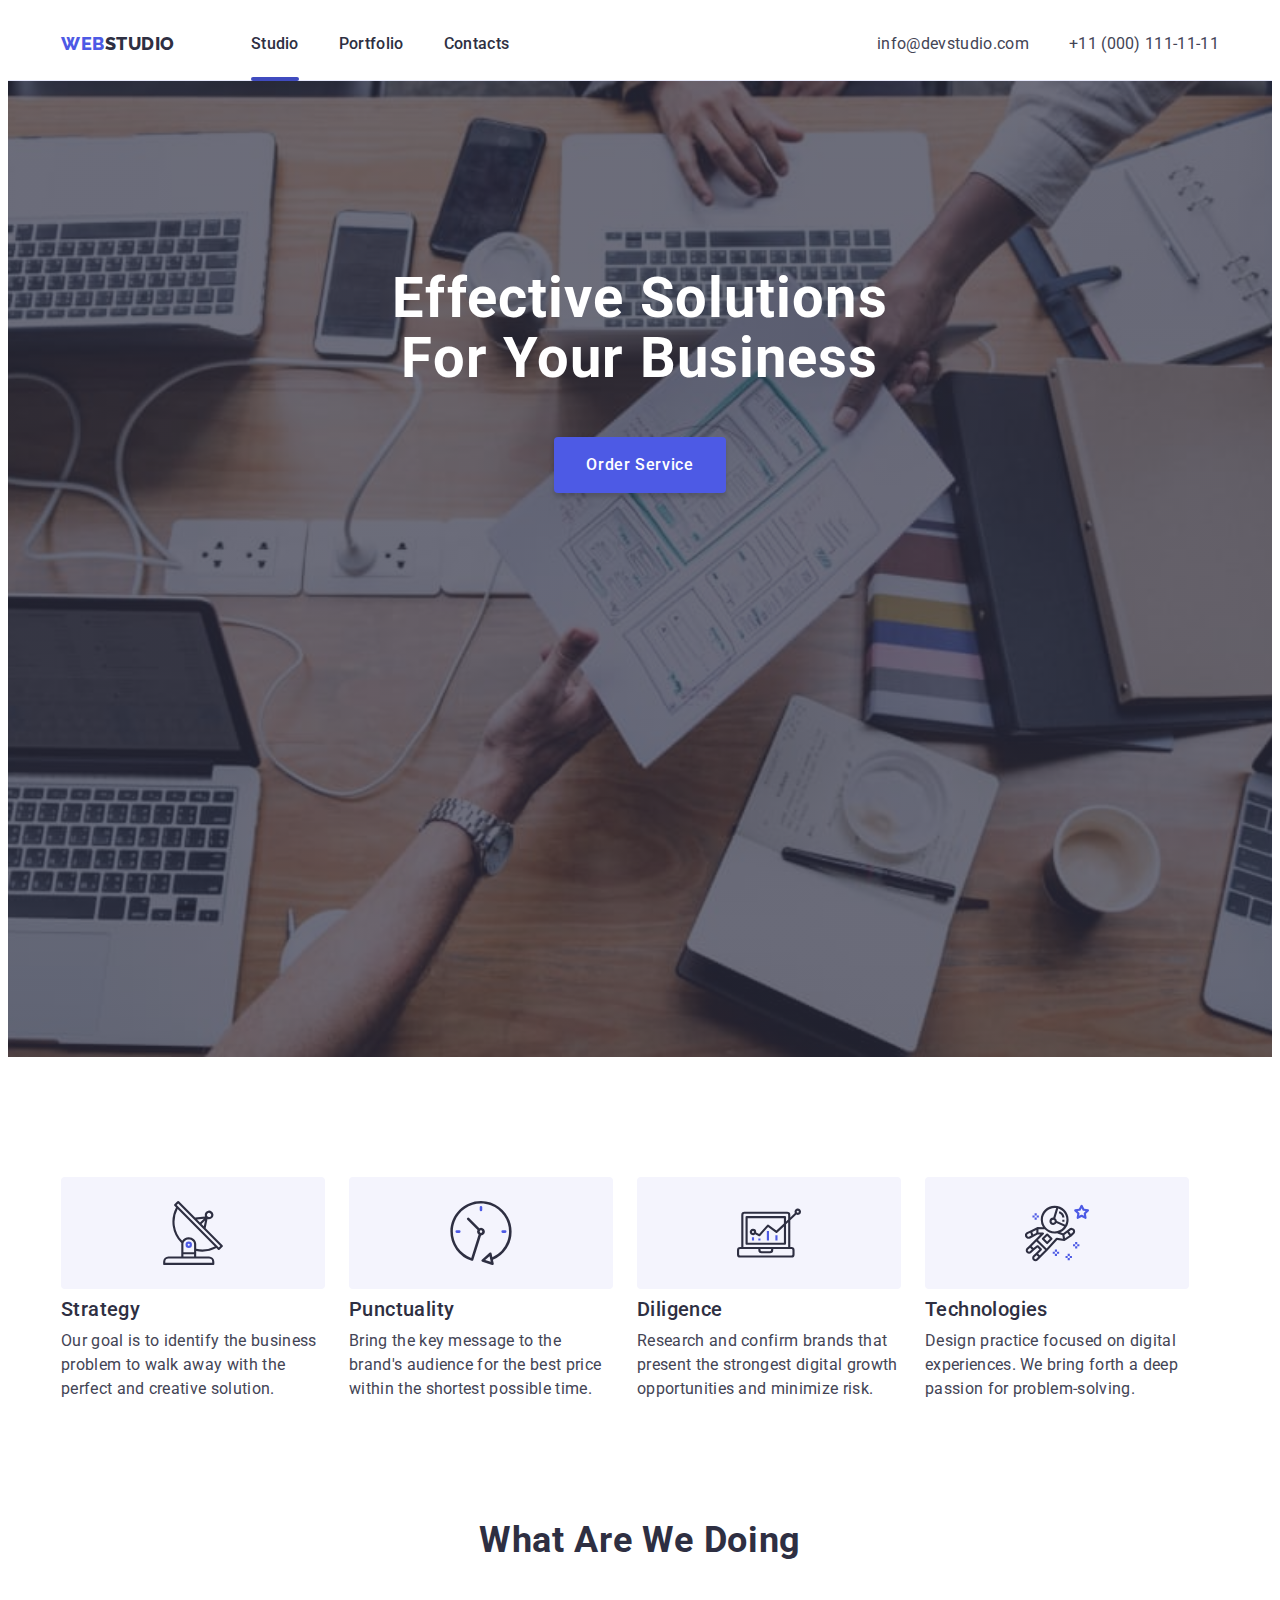
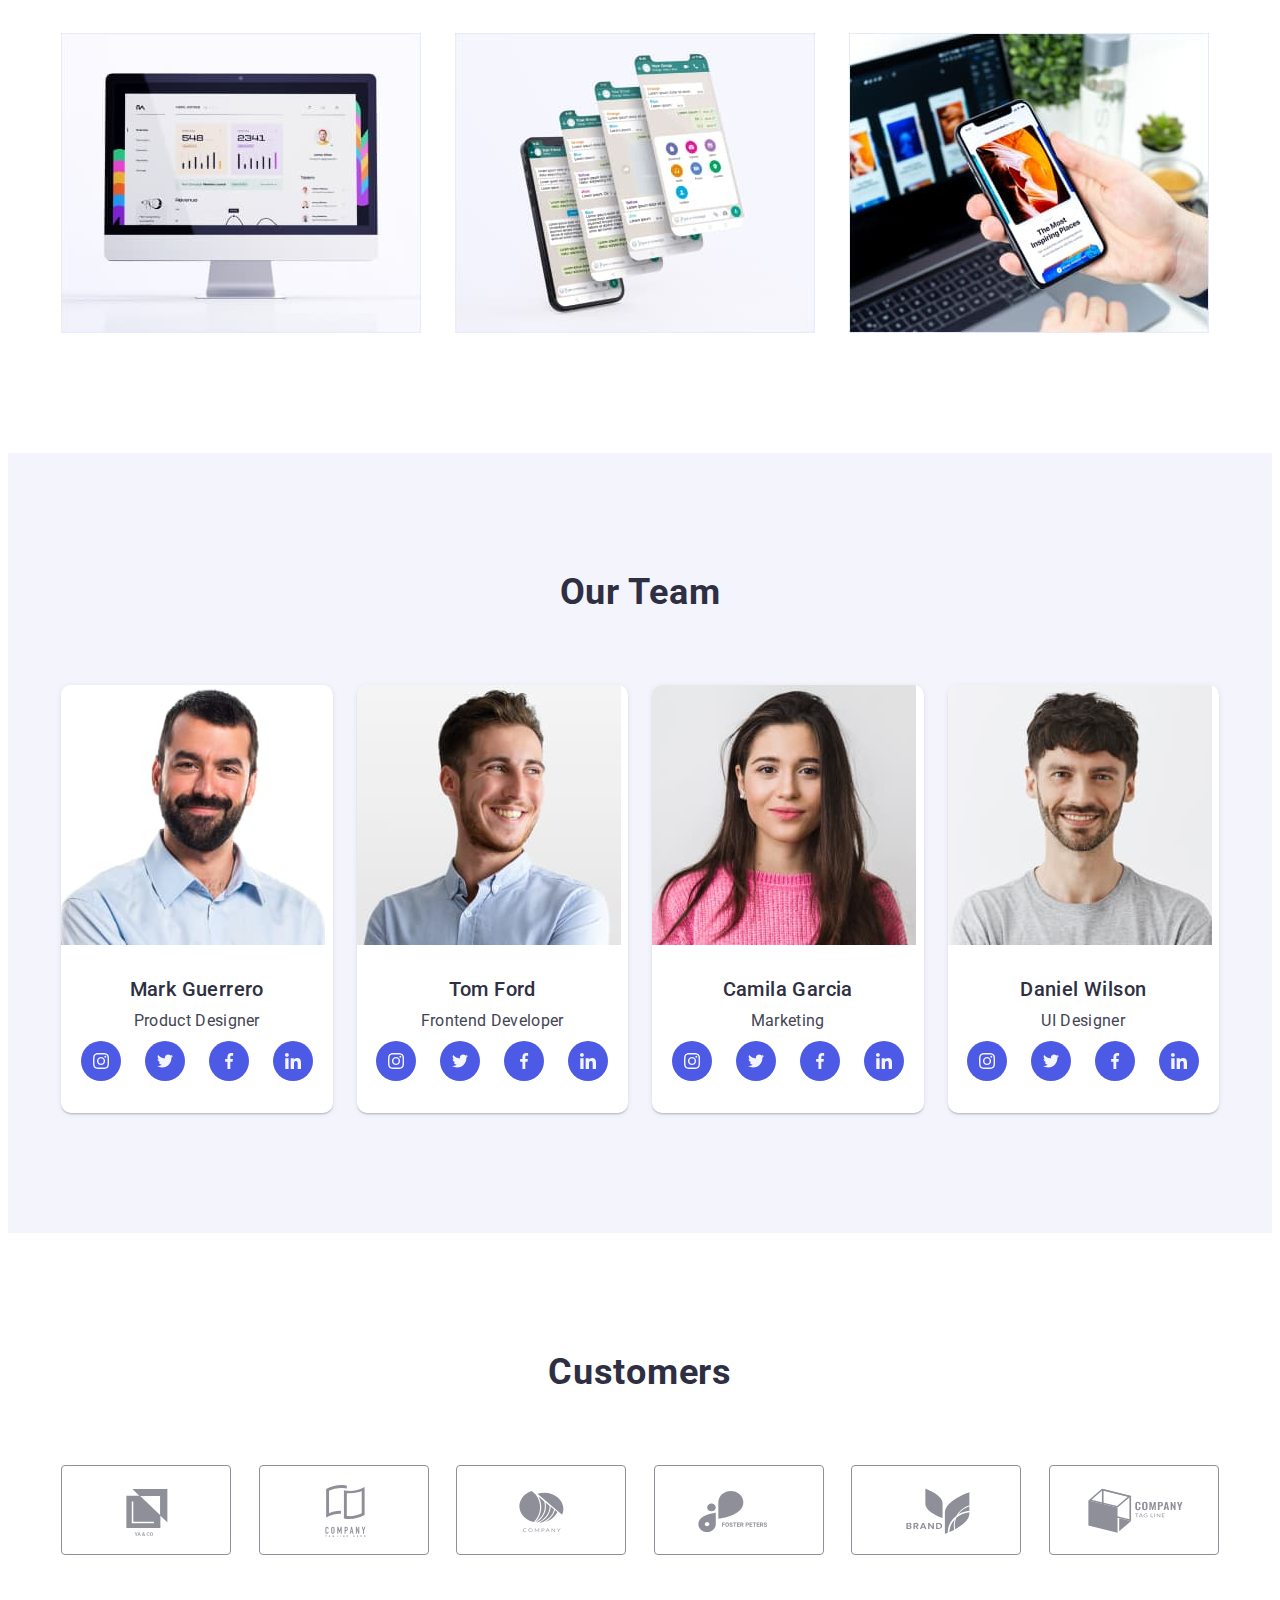
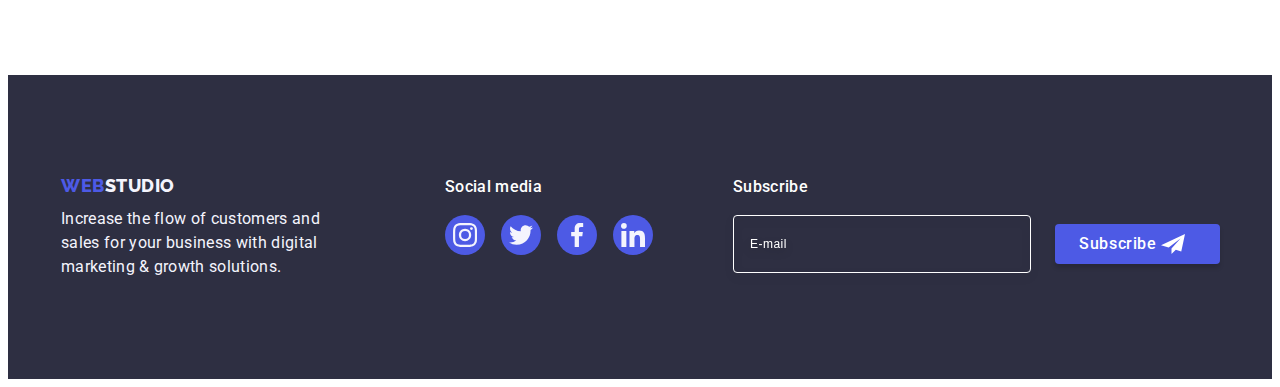
==== commit 12a4d8fc: "Update html css" ====
--- a/index.html
+++ b/index.html
@@ -416,8 +416,8 @@
         </div>
       </section>
       <!-- CUSTOMERS -->
-      <section class="customers container">
-        <div class="customers-wrapper section">
+      <section class="customers section">
+        <div class="customers-wrapper container">
           <h2 class="customers-title section-title">Customers</h2>
           <ul class="customers-list list">
             <li class="customers-item list">
--- a/css/main.min.css
+++ b/css/main.min.css
@@ -1 +1 @@
-:root{--title-text: #2e2f42;--subtitle: #434455;--primary-brand-pgup: #2e2f42;--primary-brand-pgdn: #f4f4fd;--background-body: #ffffff;--background-hero: #2e2f42;--background-hero-gradient: linear-gradient( rgba(46, 47, 66, 0.7), rgba(46, 47, 66, 0.7) );--team-img-gap: 24px;--portfolio-img-gap: 24px;--portfolio-card-border: #e7e9fc;--footer-subtitle-color: #ffffff;--footer-text-color: #f4f4fd;--background-footer: #2e2f42;--portfolio-btn-text: #4d5ae5;--portfolio-background-btn: #f4f4fd;--portfolio-btn-text-hover: #ffffff;--portfolio-btn-background-hover: #404bbf;--transition-hover-focus: 250ms cubic-bezier(0.4, 0, 0.2, 1);--modal-close-black: #2e2f42;--modal-close-white: #ffffff;--modal-btn-bckg: #e7e9fc;--modal-btn-bckg-hover: #404bbf}.visually-hidden{position:absolute;width:1px;height:1px;margin:-1px;border:0;padding:0;white-space:nowrap;clip-path:inset(100%);clip:rect(0 0 0 0);overflow:hidden}.list{list-style:none}.link{text-decoration:none}h1,h2,h3,h4,p{margin:0}ul,ol{margin:0;padding-left:0}img{display:block;max-width:100%;height:auto}body{font-family:"Roboto",sans-serif;color:var(--subtitle);background-color:var(--background-body)}.container{width:100%;height:100%;padding:0 15px}@media screen and (min-width: 428px){.container{width:426px;margin:0 auto}}@media screen and (min-width: 768px){.container{width:768px}}@media screen and (min-width: 1158px){.container{width:1158px}}.section{padding-top:96px;padding-bottom:96px}@media screen and (min-width: 1158px){.section{padding-top:120px;padding-bottom:120px}}.logo{font-family:"Raleway",sans-serif;font-weight:800;font-size:18px;line-height:1.17;display:flex;align-items:center;letter-spacing:.03em;text-transform:uppercase;color:#4d5ae5}.footer-logo{color:var(--primary-brand-pgdn)}.header-logo{color:var(--primary-brand-pgup);margin-right:76px}@media screen and (max-width: 767px){.mobile-menu{position:fixed;z-index:1000;top:0;left:0;width:100%;height:100%;background-color:#fff;box-shadow:0px 2px 1px rgba(46,47,66,.08),0px 1px 1px rgba(46,47,66,.16),0px 1px 6px rgba(46,47,66,.08);transition:opacity var(--transition-hover-focus),visibility var(--transition-hover-focus)}.mobile-menu-container{position:relative;padding:24px 24px 40px 40px;display:flex;flex-direction:column;justify-content:space-between}.mobile-menu-open{background-color:rgba(0,0,0,0);border:none;padding:0;line-height:0;padding-right:3px}.mobile-menu-icon{stroke:#2e2e2e}.mobile-close-btn{width:24px;height:24px;background-color:var(--modal-btn-bckg);border:1px solid rgba(0,0,0,.1);border-radius:50%;display:flex;justify-content:center;align-items:center;margin-left:auto}.mobile-menu-list{display:flex;flex-direction:column;gap:40px;margin-top:32px}.mobile-menu-link{font-weight:700;font-size:36px;line-height:1.11;letter-spacing:.02em;text-transform:capitalize;color:#2e2f42}.mobile-menu-link:is(:hover,:focus){color:#404bbf}.mobile-address-list{display:flex;flex-direction:column;gap:40px}.mobile-address-list .phone{font-weight:700;font-size:36px;line-height:1.11;letter-spacing:.02em;text-transform:capitalize;text-align:center;color:#434455}.mobile-address-list .email{font-weight:500;font-size:20px;line-height:1.2;letter-spacing:.02em;color:#434455}.mobile-address-link:is(:hover,:focus){color:#4d5ae5}.mobile-media-list{gap:56px;margin-top:48px;display:flex;justify-content:flex-start}}@media screen and (max-width: 427px){.mobile-address-list .phone{font-size:26px}.mobile-media-list{gap:32px}}@media screen and (min-width: 768px){.mobile-menu{display:none}}.button{font-family:inherit;font-weight:500;font-size:16px;line-height:1.5;letter-spacing:.04em;color:#fff;border:none;cursor:pointer;background:#4d5ae5;display:block;box-shadow:0px 4px 4px rgba(0,0,0,.15);border-radius:4px;padding:16px 32px;margin:0 auto;transition:background-color var(--transition-hover-focus)}.button:is(:hover,:focus){background-color:#404bbf}.section-title{font-size:36px;line-height:1.11;text-align:center;letter-spacing:.02em;text-transform:capitalize;margin-bottom:72px}.section-suptitle{font-weight:500;font-size:16px;line-height:1.5;letter-spacing:.02em}@media screen and (min-width: 1158px){.section-suptitle{font-size:20px;line-height:1.2}}.section-text{font-size:16px;line-height:1.5;letter-spacing:.02em}.soc-media-list{display:flex;justify-content:center;gap:24px}.soc-media-item{width:40px;height:40px}.soc-media-link{width:100%;height:100%;border-radius:50%;background-color:#4d5ae5;display:flex;justify-content:center;align-items:center;transition:background-color var(--transition-hover-focus)}.soc-media-link:hover{background-color:#404bbf}.backdrop{position:fixed;top:0;width:100%;height:100%;background-color:rgba(46,47,66,.4);transition:opacity var(--transition-hover-focus),visibility var(--transition-hover-focus)}.is-hidden{opacity:0;visibility:hidden;pointer-events:none}.no-scroll{overflow:hidden}.modal{position:absolute;width:392px;min-height:584px;background:#fcfcfc;box-shadow:0px 1px 1px rgba(0,0,0,.14),0px 1px 3px rgba(0,0,0,.12),0px 2px 1px rgba(0,0,0,.2);border-radius:4px;top:50%;left:50%;transform:translate(-50%, -50%) scale(1) rotate(0deg);transition:transform var(--transition-hover-focus);padding:24px}.backdrop.is-hidden .modal{transform:translate(-50%, -50%) scale(0) rotate(180deg)}.modal-close-btn{width:24px;height:24px;background-color:var(--modal-btn-bckg);border:1px solid rgba(0,0,0,.1);border-radius:50%;display:flex;justify-content:center;align-items:center;margin-left:auto;transition:background-color var(--transition-hover-focus)}.modal-close-btn:is(:hover,:focus){background-color:var(--modal-btn-bckg-hover)}.icon-close-btn{fill:var(--modal-close-black);transition:fill var(--transition-hover-focus)}.modal-close-btn:is(:hover,:focus) .icon-close-btn{fill:var(--modal-close-white)}.modal-title{font-weight:500;font-size:16px;line-height:1.5;text-align:center;letter-spacing:.02em;color:#2e2f42;margin-top:24px;margin-bottom:16px}.modal-input{width:100%;height:40px;border:1px solid rgba(46,47,66,.4);border-radius:4px;padding-left:38px;outline:none}.modal-input:focus{border:1px solid #4d5ae5}.input-text{display:inline-block;font-size:12px;line-height:1.17;letter-spacing:.04em;color:#8e8f99;margin-bottom:4px}.input-wrap{position:relative}.input-icon{position:absolute;left:16px;top:50%;transform:translateY(-50%)}.modal-input:focus+.input-icon{fill:#4d5ae5}.textarea{width:100%;height:120px;border:1px solid rgba(46,47,66,.4);border-radius:4px;padding-top:8px;padding-left:16px;outline:rgba(0,0,0,0);resize:none}.textarea::placeholder{font-size:12px;line-height:1.17;letter-spacing:.04em;color:rgba(46,47,66,.4)}.modal-btn-title{min-width:169px;height:57px;margin-top:24px}.checkbox-text{font-size:12px;line-height:1.17px;letter-spacing:.04em;color:#8e8f99;display:flex;align-items:center;margin-top:16px}.checkbox-text span{width:16px;height:16px;letter-spacing:.04em;border:1px solid rgba(46,47,66,.4);border-radius:2px;margin-right:8px;display:flex;justify-content:center;align-items:center;fill:rgba(0,0,0,0)}.input-check:checked+.checkbox-text span{background:#404bbf;fill:#f4f4fd}@media screen and (max-width: 427px){.modal{width:290px}.modal-title{font-size:11px}.checkbox-text{font-size:8px}.checkbox-text span{width:13px;height:13px}}@media screen and (min-width: 678px){.modal{width:408px}}.header{padding-top:24px;padding-bottom:22px}.header-container{display:flex;align-items:center;justify-content:space-between}@media screen and (max-width: 767px){.header-list,.header-address{display:none}}@media screen and (min-width: 768px){.mobile-menu-open{display:none}.header{padding-bottom:16px;border-bottom:1px solid #e7e9fc}.navigation{display:flex}.header-logo{margin-right:120px}.header-list{display:flex;gap:40px}.header-list-item{position:relative}.active-page::after{content:"";display:block;width:100%;height:4px;background-color:#404bbf;border-radius:2px;position:absolute;top:48px}.header-list-link{font-weight:500;font-size:16px;line-height:1.5;letter-spacing:.02em;color:var(--title-text);transition:color var(--transition-hover-focus)}.header-list-link:is(:hover,:focus){color:#404bbf}.address-list{display:flex;flex-direction:column;gap:12px}.address-link{font-size:12px;line-height:1.17;letter-spacing:.04em;color:#434455;transition:color var(--transition-hover-focus)}.address-link:is(:hover,:focus){color:#404bbf}}@media screen and (min-width: 1158px){.header{padding-bottom:24px}.header-container{justify-content:flex-start}.header-logo{margin-right:76px}.active-page::after{top:45px}.header-address{font-style:normal;display:flex;margin-left:auto}.address-list{flex-direction:row;gap:40px}.address-link{font-size:16px;line-height:1.5;letter-spacing:.02em}}.hero{height:432px;max-width:428px;margin:0 auto;background-color:var(--background-hero);background-image:var(--background-hero-gradient),url(../images/hero-bg-table.jpg);background-repeat:no-repeat;background-position:center;background-size:cover;padding-top:112px;padding-bottom:112px}@media(min-device-pixel-ratio: 2),(min-resolution: 192dpi),(min-resolution: 2dppx){.hero{background-image:var(--background-hero-gradient),url(../images/hero-bg-table-2x.jpg)}}.main-title{font-size:36px;line-height:1.11;text-align:center;color:#fff;letter-spacing:.02em;text-transform:capitalize;max-width:320px;margin-left:auto;margin-right:auto;margin-bottom:72px}@media screen and (max-width: 427px){.main-title{font-size:28px}.hero{background-image:var(--background-hero-gradient),url(../images/hero-bg-mobile.jpg)}}@media screen and (max-width: 427px)and (min-device-pixel-ratio: 2),screen and (max-width: 427px)and (min-resolution: 192dpi),screen and (max-width: 427px)and (min-resolution: 2dppx){.hero{background-image:var(--background-hero-gradient),url(../images/hero-bg-mobile-2x.jpg)}}@media screen and (min-width: 768px){.hero{height:436px;max-width:768px;background-image:var(--background-hero-gradient),url(../images/hero-bg-desktop.jpg)}}@media screen and (min-width: 768px)and (min-device-pixel-ratio: 2),screen and (min-width: 768px)and (min-resolution: 192dpi),screen and (min-width: 768px)and (min-resolution: 2dppx){.hero{background-image:var(--background-hero-gradient),url(../images/hero-bg-desktop-2x.jpg)}}@media screen and (min-width: 768px){.main-title{font-size:56px;margin-bottom:36px;max-width:496px}}@media screen and (min-width: 1158px){.hero{height:600px;max-width:1400px;padding-top:188px;padding-bottom:188px}.main-title{font-size:56px;line-height:1.07;max-width:496px;margin-bottom:48px}}.principles-icon{display:none}.principles-wrapper{display:flex;flex-direction:column;gap:72px}.principles-title{color:var(--title-text);text-align:center;margin-bottom:8px}.principles-description{color:var(--subtitle)}@media screen and (max-width: 427px){.principles-description{font-size:12px}}@media screen and (min-width: 768px){.principles-wrapper{flex-direction:row;flex-wrap:wrap;gap:72px 24px}.principles-item{max-width:356px}.principles-title{font-weight:500;font-size:20px;line-height:1.2;text-align:start}.principles-description{align-items:flex-start}}@media screen and (min-width: 1158px){.principles-item{max-width:264px}.principles-icon-list{display:flex;gap:24px}.principles-icon{display:initial}.principles-icon-items{display:flex;justify-content:center;align-items:center;min-width:264px;height:112px;background-color:#f4f4fd;border-radius:4px}.principles-title{max-width:264px;color:var(--title-text);margin:8px 0}.principles-description{color:var(--subtitle)}}.work{display:none}@media screen and (min-width: 1158px){.work{display:block;padding-top:0}.work-wrapper{display:flex;flex-wrap:wrap;gap:24px 24px}.work-list-item{flex-basis:calc((100% - 48px)/3)}.work-title{color:var(--title-text)}}.team{background-color:#f4f4fd}.team-wrapper{display:flex;flex-wrap:wrap;justify-content:center;gap:72px}.team-list-item{background-color:#fff;border-radius:10px;overflow:hidden;box-shadow:0px 1px 6px rgba(46,47,66,.08),0px 1px 1px rgba(46,47,66,.16),0px 2px 1px rgba(46,47,66,.08)}.team-main-title{color:var(--title-text)}.team-title{font-size:20px;line-height:1.2;text-align:center;color:var(--title-text)}.team-position{text-align:center;color:var(--subtitle);margin-top:8px;margin-bottom:8px}.img-content{padding:32px 16px}@media screen and (min-width: 768px){.team-container{max-width:582px}.team-wrapper{gap:64px 24px}.team-list-item{flex-basis:calc((100% - 24px)/2)}}@media screen and (min-width: 1158px){.team-container{max-width:1158px}.team-wrapper .team-list-item{flex-basis:calc((100% - 72px)/4)}}.customers-title{color:var(--title-text)}.customers-list{display:flex;flex-wrap:wrap;justify-content:center;gap:72px 16px}.costomers-item{flex-basis:calc((100% - 16px)/2)}.customers-link{display:flex;justify-content:center;align-items:center;border:1px solid #8e8f99;border-radius:4px;min-width:190px;height:88px;color:#8e8f99;transition:color var(--transition-hover-focus),border var(--transition-hover-focus)}.customers-link:is(:hover,:focus){border:1px solid #404bbf;color:#404bbf}.customer-logo-icon{fill:currentColor}@media screen and (max-width: 427px){.customers-link{min-width:138px}.customers-list{gap:72px 14px}}@media screen and (min-width: 678px){.customers-list{gap:72px 24px}.costomers-item{flex-basis:calc((100% - 48px)/3)}.customers-link{min-width:168px}}@media screen and (min-width: 1158px){.customers-list{flex-wrap:nowrap;justify-content:space-between;gap:24px}}.footer{background-color:var(--background-footer);padding-top:96px;padding-bottom:96px}.footer-wrapper{display:flex;flex-direction:column;align-items:center}.footer-suptitle{color:var(--footer-subtitle-color);max-width:208px;margin-bottom:16px}.logo-footer-desc{display:flex;flex-direction:column;justify-content:center;align-items:center;max-width:268px;margin-bottom:72px}.footer-text{color:var(--footer-text-color);min-width:268px;margin-top:16px}.footer-soc-media{display:flex;flex-direction:column;gap:16px;min-width:208px;align-items:center;margin-bottom:72px}.footer-media-list{gap:16px}.footer-link:hover{background-color:#31d0aa}.subscribe{display:flex;flex-direction:column;align-items:center;gap:16px}.subscribe-subtitle{color:#fff}.subscribe-form{display:flex;flex-direction:column;align-items:center;gap:16px;position:relative}.subscribe-input{min-width:398px;height:40px;border:1px solid #fff;filter:drop-shadow(0px 4px 4px rgba(0, 0, 0, 0.15));border-radius:4px;background:rgba(0,0,0,0);outline:none;padding:8px 16px;color:#fff}.subscribe-input::placeholder{font-size:12px;line-height:2;letter-spacing:.04em;color:#fff}.subscribe-btn{min-width:165px;height:40px;display:flex;align-items:center;text-align:center;padding:8px 16px;transition:background-color var(--transition-hover-focus)}.subscribe-btn:is(:hover,:focus){background-color:#404bbf}.subscribe-btn span{fill:#fff}.icon-subscribe-btn{position:absolute;right:auto;bottom:50%;transform:translateY(198%)}@media screen and (max-width: 427px){.footer-wrapper{display:flex;flex-direction:column;align-items:center}.subscribe-input{min-width:290px}.icon-subscribe-btn{transform:translateY(165%)}}@media screen and (min-width: 678px){.footer-wrapper{display:block}.logo-footer-desc{margin-bottom:initial}.footer-inner{display:flex;flex-direction:row;padding-left:108px;gap:24px;margin-bottom:72px}.logo-footer-desc{align-items:flex-start}.footer-soc-media{align-items:flex-start;margin-bottom:initial}.subscribe{align-items:flex-start;padding-left:108px}.subscribe-form{flex-direction:row;gap:24px}.subscribe-input{min-width:264px}.icon-subscribe-btn{transform:translateY(50%)}}@media screen and (min-width: 1158px){.footer{padding-top:100px;padding-bottom:100px}.footer-wrapper{display:flex;flex-direction:row;align-items:baseline}.footer-inner{padding-left:initial;gap:initial;margin-bottom:initial}.footer-suptitle{margin-bottom:initial}.logo-footer-desc{flex-direction:column;min-width:264px}.footer-text{min-width:264px;margin-top:11px}.footer-soc-media{margin-left:120px}.footer-media-list{gap:16px}.footer-link:hover{background-color:#31d0aa}.subscribe{margin-left:80px;padding-left:initial}.subscribe-input{min-width:264px;height:40px;border:1px solid #fff;filter:drop-shadow(0px 4px 4px rgba(0, 0, 0, 0.15));border-radius:4px;background:rgba(0,0,0,0);outline:none;padding:8px 16px;color:#fff}.subscribe-input::placeholder{font-size:12px;line-height:2;letter-spacing:.04em;color:#fff}.subscribe-btn{min-width:165px;height:40px;display:flex;align-items:center;text-align:center;padding:8px 24px;transition:background-color var(--transition-hover-focus)}.subscribe-btn:is(:hover,:focus){background-color:#404bbf}.subscribe-btn span{fill:#fff}.icon-subscribe-btn{position:absolute;right:auto;bottom:50%;transform:translateY(50%)}}.portfolio-hero{padding-top:48px;padding-bottom:48px}.portfolio-hero-wrapper{display:flex;flex-wrap:wrap;justify-content:flex-start;margin-bottom:72px;gap:16px 24px}.hero-portfolio-btn{font-family:inherit;width:100%;height:100%;font-weight:500;font-size:16px;line-height:1.5;display:flex;flex-direction:row;justify-content:center;align-items:center;padding:12px 24px;letter-spacing:.04em;color:var(--portfolio-btn-text);background-color:var(--portfolio-background-btn);border:1px solid #e7e9fc;border-radius:4px;transition:color var(--transition-hover-focus),background-color var(--transition-hover-focus),box-shadow var(--transition-hover-focus)}.hero-portfolio-btn:is(:hover,:focus){color:var(--portfolio-btn-text-hover);background-color:var(--portfolio-btn-background-hover);box-shadow:0px 3px 1px rgba(0,0,0,.1),0px 2px 1px rgba(0,0,0,.08),0px 2px 2px rgba(0,0,0,.12)}.portfolio-list-wrapper{display:flex;flex-wrap:wrap;gap:48px}.portfolio-list-item{min-width:396px}.portfolio-list-link{transition:box-shadow var(--transition-hover-focus)}.portfolio-list-link:is(:hover,:focus){box-shadow:0px 1px 6px rgba(46,47,66,.08),0px 1px 1px rgba(46,47,66,.16),0px 2px 1px rgba(46,47,66,.08)}.portfolio-list-link:is(:hover,:focus) .portfolio-cover-text{transform:translate(0)}.portfolio-title{font-weight:500;font-size:20px;line-height:1.2;letter-spacing:.02em;color:var(--title-text)}.portfolio-description{font-size:16px;line-height:1.5;letter-spacing:.02em;color:var(--subtitle);margin-top:8px}.img-description{padding-top:32px;padding-bottom:32px;padding-left:16px;border:1px solid var(--portfolio-card-border);border-top:none}.portfolio-img{position:relative;overflow:hidden}.portfolio-cover-text{position:absolute;font-size:16px;line-height:1.5;letter-spacing:.02em;color:#f4f4fd;background-color:#4d5ae5;padding-top:40px;padding-right:32px;padding-left:32px;height:100%;top:0;transform:translateY(100%);transition:transform var(--transition-hover-focus)}/*# sourceMappingURL=main.min.css.map */+:root{--title-text: #2e2f42;--subtitle: #434455;--primary-brand-pgup: #2e2f42;--primary-brand-pgdn: #f4f4fd;--background-body: #ffffff;--background-hero: #2e2f42;--background-hero-gradient: linear-gradient( rgba(46, 47, 66, 0.7), rgba(46, 47, 66, 0.7) );--team-img-gap: 24px;--portfolio-img-gap: 24px;--portfolio-card-border: #e7e9fc;--footer-subtitle-color: #ffffff;--footer-text-color: #f4f4fd;--background-footer: #2e2f42;--portfolio-btn-text: #4d5ae5;--portfolio-background-btn: #f4f4fd;--portfolio-btn-text-hover: #ffffff;--portfolio-btn-background-hover: #404bbf;--transition-hover-focus: 250ms cubic-bezier(0.4, 0, 0.2, 1);--modal-close-black: #2e2f42;--modal-close-white: #ffffff;--modal-btn-bckg: #e7e9fc;--modal-btn-bckg-hover: #404bbf}.visually-hidden{position:absolute;width:1px;height:1px;margin:-1px;border:0;padding:0;white-space:nowrap;clip-path:inset(100%);clip:rect(0 0 0 0);overflow:hidden}.list{list-style:none}.link{text-decoration:none}h1,h2,h3,h4,p{margin:0}ul,ol{margin:0;padding-left:0}img{display:block;max-width:100%;height:auto}body{font-family:"Roboto",sans-serif;color:var(--subtitle);background-color:var(--background-body)}.container{width:100%;height:100%;padding:0 15px}@media screen and (min-width: 428px){.container{width:426px;margin:0 auto}}@media screen and (min-width: 768px){.container{width:768px}}@media screen and (min-width: 1158px){.container{width:1158px}}.section{padding-top:96px;padding-bottom:96px}@media screen and (min-width: 1158px){.section{padding-top:120px;padding-bottom:120px}}.logo{font-family:"Raleway",sans-serif;font-weight:800;font-size:18px;line-height:1.17;display:flex;align-items:center;letter-spacing:.03em;text-transform:uppercase;color:#4d5ae5}.footer-logo{color:var(--primary-brand-pgdn)}.header-logo{color:var(--primary-brand-pgup);margin-right:76px}@media screen and (max-width: 767px){.mobile-menu{position:fixed;z-index:1000;top:0;left:0;width:100%;height:100%;background-color:#fff;box-shadow:0px 2px 1px rgba(46,47,66,.08),0px 1px 1px rgba(46,47,66,.16),0px 1px 6px rgba(46,47,66,.08);transition:opacity var(--transition-hover-focus),visibility var(--transition-hover-focus)}.mobile-menu-container{position:relative;padding:24px 24px 40px 40px;display:flex;flex-direction:column;justify-content:space-between}.mobile-menu-open{background-color:rgba(0,0,0,0);border:none;padding:0;line-height:0;padding-right:3px}.mobile-menu-icon{stroke:#2e2e2e}.mobile-close-btn{width:24px;height:24px;background-color:var(--modal-btn-bckg);border:1px solid rgba(0,0,0,.1);border-radius:50%;display:flex;justify-content:center;align-items:center;margin-left:auto}.mobile-menu-list{display:flex;flex-direction:column;gap:40px;margin-top:32px}.mobile-menu-link{font-weight:700;font-size:36px;line-height:1.11;letter-spacing:.02em;text-transform:capitalize;color:#2e2f42}.mobile-menu-link:is(:hover,:focus){color:#404bbf}.mobile-address-list{display:flex;flex-direction:column;gap:40px}.mobile-address-list .phone{font-weight:700;font-size:36px;line-height:1.11;letter-spacing:.02em;text-transform:capitalize;text-align:center;color:#434455}.mobile-address-list .email{font-weight:500;font-size:20px;line-height:1.2;letter-spacing:.02em;color:#434455}.mobile-address-link:is(:hover,:focus){color:#4d5ae5}.mobile-media-list{gap:56px;margin-top:48px;display:flex;justify-content:flex-start}}@media screen and (max-width: 427px){.mobile-address-list .phone{font-size:26px}.mobile-media-list{gap:32px}}@media screen and (min-width: 768px){.mobile-menu{display:none}}.button{font-family:inherit;font-weight:500;font-size:16px;line-height:1.5;letter-spacing:.04em;color:#fff;border:none;cursor:pointer;background:#4d5ae5;display:block;box-shadow:0px 4px 4px rgba(0,0,0,.15);border-radius:4px;padding:16px 32px;margin:0 auto;transition:background-color var(--transition-hover-focus)}.button:is(:hover,:focus){background-color:#404bbf}.section-title{font-size:36px;line-height:1.11;text-align:center;letter-spacing:.02em;text-transform:capitalize;margin-bottom:72px}.section-suptitle{font-weight:500;font-size:16px;line-height:1.5;letter-spacing:.02em}.section-text{font-size:16px;line-height:1.5;letter-spacing:.02em}.soc-media-list{display:flex;justify-content:center;gap:24px}.soc-media-item{width:40px;height:40px}.soc-media-link{width:100%;height:100%;border-radius:50%;background-color:#4d5ae5;display:flex;justify-content:center;align-items:center;transition:background-color var(--transition-hover-focus)}.soc-media-link:hover{background-color:#404bbf}.backdrop{position:fixed;top:0;width:100%;height:100%;background-color:rgba(46,47,66,.4);transition:opacity var(--transition-hover-focus),visibility var(--transition-hover-focus)}.is-hidden{opacity:0;visibility:hidden;pointer-events:none}.no-scroll{overflow:hidden}.modal{position:absolute;width:392px;min-height:584px;background:#fcfcfc;box-shadow:0px 1px 1px rgba(0,0,0,.14),0px 1px 3px rgba(0,0,0,.12),0px 2px 1px rgba(0,0,0,.2);border-radius:4px;top:50%;left:50%;transform:translate(-50%, -50%) scale(1) rotate(0deg);transition:transform var(--transition-hover-focus);padding:24px}.backdrop.is-hidden .modal{transform:translate(-50%, -50%) scale(0) rotate(180deg)}.modal-close-btn{width:24px;height:24px;background-color:var(--modal-btn-bckg);border:1px solid rgba(0,0,0,.1);border-radius:50%;display:flex;justify-content:center;align-items:center;margin-left:auto;transition:background-color var(--transition-hover-focus)}.modal-close-btn:is(:hover,:focus){background-color:var(--modal-btn-bckg-hover)}.icon-close-btn{fill:var(--modal-close-black);transition:fill var(--transition-hover-focus)}.modal-close-btn:is(:hover,:focus) .icon-close-btn{fill:var(--modal-close-white)}.modal-title{font-weight:500;font-size:16px;line-height:1.5;text-align:center;letter-spacing:.02em;color:#2e2f42;margin-top:24px;margin-bottom:16px}.modal-input{width:100%;height:40px;border:1px solid rgba(46,47,66,.4);border-radius:4px;padding-left:38px;outline:none}.modal-input:focus{border:1px solid #4d5ae5}.input-text{display:inline-block;font-size:12px;line-height:1.17;letter-spacing:.04em;color:#8e8f99;margin-bottom:4px}.input-wrap{position:relative}.input-icon{position:absolute;left:16px;top:50%;transform:translateY(-50%)}.modal-input:focus+.input-icon{fill:#4d5ae5}.textarea{width:100%;height:120px;border:1px solid rgba(46,47,66,.4);border-radius:4px;padding-top:8px;padding-left:16px;outline:rgba(0,0,0,0);resize:none}.textarea::placeholder{font-size:12px;line-height:1.17;letter-spacing:.04em;color:rgba(46,47,66,.4)}.modal-btn-title{min-width:169px;height:57px;margin-top:24px}.checkbox-text{font-size:12px;line-height:1.17px;letter-spacing:.04em;color:#8e8f99;display:flex;align-items:center;margin-top:16px}.checkbox-text span{width:16px;height:16px;letter-spacing:.04em;border:1px solid rgba(46,47,66,.4);border-radius:2px;margin-right:8px;display:flex;justify-content:center;align-items:center;fill:rgba(0,0,0,0)}.input-check:checked+.checkbox-text span{background:#404bbf;fill:#f4f4fd}@media screen and (max-width: 427px){.modal{width:290px}.modal-title{font-size:11px}.checkbox-text{font-size:8px}.checkbox-text span{width:13px;height:13px}}@media screen and (min-width: 678px){.modal{width:408px}}.header{padding-top:24px;padding-bottom:22px}.header-container{display:flex;align-items:center;justify-content:space-between}@media screen and (max-width: 767px){.header-list,.header-address{display:none}}@media screen and (min-width: 768px){.mobile-menu-open{display:none}.header{padding-bottom:16px;border-bottom:1px solid #e7e9fc}.navigation{display:flex}.header-address{font-style:normal}.header-logo{margin-right:120px}.header-list{display:flex;gap:40px}.header-list-item{position:relative}.active-page::after{content:"";display:block;width:100%;height:4px;background-color:#404bbf;border-radius:2px;position:absolute;top:48px}.header-list-link{font-weight:500;font-size:16px;line-height:1.5;letter-spacing:.02em;color:var(--title-text);transition:color var(--transition-hover-focus)}.header-list-link:is(:hover,:focus){color:#404bbf}.address-list{display:flex;flex-direction:column;gap:12px}.address-link{font-size:12px;line-height:1.17;letter-spacing:.04em;color:#434455;transition:color var(--transition-hover-focus)}.address-link:is(:hover,:focus){color:#404bbf}}@media screen and (min-width: 1158px){.header{padding-bottom:24px}.header-container{justify-content:flex-start}.header-logo{margin-right:76px}.active-page::after{top:45px}.header-address{display:flex;margin-left:auto}.address-list{flex-direction:row;gap:40px}.address-link{font-size:16px;line-height:1.5;letter-spacing:.02em}}.hero{height:432px;max-width:428px;margin:0 auto;background-color:var(--background-hero);background-image:var(--background-hero-gradient),url(../images/hero-bg-table.jpg);background-repeat:no-repeat;background-position:center;background-size:cover;padding-top:112px;padding-bottom:112px}@media(min-device-pixel-ratio: 2),(min-resolution: 192dpi),(min-resolution: 2dppx){.hero{background-image:var(--background-hero-gradient),url(../images/hero-bg-table-2x.jpg)}}.main-title{font-size:36px;line-height:1.11;text-align:center;color:#fff;letter-spacing:.02em;text-transform:capitalize;max-width:320px;margin-left:auto;margin-right:auto;margin-bottom:72px}@media screen and (max-width: 427px){.main-title{font-size:28px}.hero{background-image:var(--background-hero-gradient),url(../images/hero-bg-mobile.jpg)}}@media screen and (max-width: 427px)and (min-device-pixel-ratio: 2),screen and (max-width: 427px)and (min-resolution: 192dpi),screen and (max-width: 427px)and (min-resolution: 2dppx){.hero{background-image:var(--background-hero-gradient),url(../images/hero-bg-mobile-2x.jpg)}}@media screen and (min-width: 768px){.hero{height:436px;max-width:768px;background-image:var(--background-hero-gradient),url(../images/hero-bg-desktop.jpg)}}@media screen and (min-width: 768px)and (min-device-pixel-ratio: 2),screen and (min-width: 768px)and (min-resolution: 192dpi),screen and (min-width: 768px)and (min-resolution: 2dppx){.hero{background-image:var(--background-hero-gradient),url(../images/hero-bg-desktop-2x.jpg)}}@media screen and (min-width: 768px){.main-title{font-size:56px;margin-bottom:36px;max-width:496px}}@media screen and (min-width: 1158px){.hero{height:600px;max-width:1400px;padding-top:188px;padding-bottom:188px}.main-title{font-size:56px;line-height:1.07;max-width:496px;margin-bottom:48px}}.principles-icon{display:none}.principles-wrapper{display:flex;flex-direction:column;gap:72px}.principles-title{color:var(--title-text);text-align:center;margin-bottom:8px}.principles-description{color:var(--subtitle)}@media screen and (max-width: 427px){.principles-description{font-size:12px}}@media screen and (min-width: 768px){.principles-wrapper{flex-direction:row;flex-wrap:wrap;gap:72px 24px}.principles-item{max-width:356px}.principles-title{font-weight:500;font-size:20px;line-height:1.2;text-align:start}.principles-description{align-items:flex-start}}@media screen and (min-width: 1158px){.principles-item{max-width:264px}.principles-icon-list{display:flex;gap:24px}.principles-icon{display:initial}.principles-icon-items{display:flex;justify-content:center;align-items:center;min-width:264px;height:112px;background-color:#f4f4fd;border-radius:4px}.principles-title{max-width:264px;color:var(--title-text);margin:8px 0}.principles-description{color:var(--subtitle)}}.work{display:none}@media screen and (min-width: 1158px){.work{display:block;padding-top:0}.work-wrapper{display:flex;flex-wrap:wrap;gap:24px 24px}.work-list-item{flex-basis:calc((100% - 48px)/3)}.work-title{color:var(--title-text)}}.team{background-color:#f4f4fd}.team-wrapper{display:flex;flex-wrap:wrap;justify-content:center;gap:72px}.team-list-item{background-color:#fff;border-radius:10px;overflow:hidden;box-shadow:0px 1px 6px rgba(46,47,66,.08),0px 1px 1px rgba(46,47,66,.16),0px 2px 1px rgba(46,47,66,.08)}.team-main-title{color:var(--title-text)}.team-title{font-size:20px;line-height:1.2;text-align:center;color:var(--title-text)}.team-position{text-align:center;color:var(--subtitle);margin-top:8px;margin-bottom:8px}.img-content{padding:32px 16px}@media screen and (min-width: 768px){.team-container{max-width:582px}.team-wrapper{gap:64px 24px}.team-list-item{flex-basis:calc((100% - 24px)/2)}}@media screen and (min-width: 1158px){.team-container{max-width:1158px}.team-wrapper .team-list-item{flex-basis:calc((100% - 72px)/4)}}.customers-title{color:var(--title-text)}.customers-list{display:flex;flex-wrap:wrap;justify-content:center;gap:72px 16px}.costomers-item{flex-basis:calc((100% - 16px)/2)}.customers-link{display:flex;justify-content:center;align-items:center;border:1px solid #8e8f99;border-radius:4px;min-width:190px;height:88px;color:#8e8f99;transition:color var(--transition-hover-focus),border var(--transition-hover-focus)}.customers-link:is(:hover,:focus){border:1px solid #404bbf;color:#404bbf}.customer-logo-icon{fill:currentColor}@media screen and (max-width: 427px){.customers-link{min-width:138px}.customers-list{gap:72px 14px}}@media screen and (min-width: 678px){.customers-list{gap:72px 24px}.costomers-item{flex-basis:calc((100% - 48px)/3)}.customers-link{min-width:168px}}@media screen and (min-width: 1158px){.customers-list{flex-wrap:nowrap;justify-content:space-between;gap:24px}}.footer{background-color:var(--background-footer);padding-top:96px;padding-bottom:96px}.footer-wrapper{display:flex;flex-direction:column;align-items:center}.footer-suptitle{color:var(--footer-subtitle-color);max-width:208px;margin-bottom:16px}.logo-footer-desc{display:flex;flex-direction:column;justify-content:center;align-items:center;max-width:268px;margin-bottom:72px}.footer-text{color:var(--footer-text-color);min-width:268px;margin-top:16px}.footer-soc-media{display:flex;flex-direction:column;gap:16px;min-width:208px;align-items:center;margin-bottom:72px}.footer-media-list{gap:16px}.footer-link:hover{background-color:#31d0aa}.subscribe{display:flex;flex-direction:column;align-items:center;gap:16px}.subscribe-subtitle{color:#fff}.subscribe-form{display:flex;flex-direction:column;align-items:center;gap:16px;position:relative}.subscribe-input{min-width:398px;height:40px;border:1px solid #fff;filter:drop-shadow(0px 4px 4px rgba(0, 0, 0, 0.15));border-radius:4px;background:rgba(0,0,0,0);outline:none;padding:8px 16px;color:#fff}.subscribe-input::placeholder{font-size:12px;line-height:2;letter-spacing:.04em;color:#fff}.subscribe-btn{min-width:165px;height:40px;display:flex;align-items:center;text-align:center;padding:8px 16px;transition:background-color var(--transition-hover-focus)}.subscribe-btn:is(:hover,:focus){background-color:#404bbf}.subscribe-btn span{fill:#fff}.icon-subscribe-btn{position:absolute;right:auto;bottom:50%;transform:translateY(198%)}@media screen and (max-width: 427px){.footer-wrapper{display:flex;flex-direction:column;align-items:center}.subscribe-input{min-width:290px}.icon-subscribe-btn{transform:translateY(165%)}}@media screen and (min-width: 768px){.footer-wrapper{display:block}.logo-footer-desc{margin-bottom:initial}.footer-inner{display:flex;flex-direction:row;padding-left:108px;gap:24px;margin-bottom:72px}.logo-footer-desc{align-items:flex-start}.footer-soc-media{align-items:flex-start;margin-bottom:initial}.subscribe{align-items:flex-start;padding-left:108px}.subscribe-form{flex-direction:row;gap:24px}.subscribe-input{min-width:264px}.icon-subscribe-btn{transform:translateY(50%)}}@media screen and (min-width: 1158px){.footer{padding-top:100px;padding-bottom:100px}.footer-wrapper{display:flex;flex-direction:row;align-items:baseline}.footer-inner{padding-left:initial;gap:initial;margin-bottom:initial}.footer-suptitle{margin-bottom:initial}.logo-footer-desc{flex-direction:column;min-width:264px}.footer-text{min-width:264px;margin-top:11px}.footer-soc-media{margin-left:120px}.footer-media-list{gap:16px}.footer-link:hover{background-color:#31d0aa}.subscribe{margin-left:80px;padding-left:initial}.subscribe-input{min-width:264px;height:40px;border:1px solid #fff;filter:drop-shadow(0px 4px 4px rgba(0, 0, 0, 0.15));border-radius:4px;background:rgba(0,0,0,0);outline:none;padding:8px 16px;color:#fff}.subscribe-input::placeholder{font-size:12px;line-height:2;letter-spacing:.04em;color:#fff}.subscribe-btn{min-width:165px;height:40px;display:flex;align-items:center;text-align:center;padding:8px 24px;transition:background-color var(--transition-hover-focus)}.subscribe-btn:is(:hover,:focus){background-color:#404bbf}.subscribe-btn span{fill:#fff}.icon-subscribe-btn{position:absolute;right:auto;bottom:50%;transform:translateY(50%)}}.portfolio-hero{padding-top:48px;padding-bottom:48px}.portfolio-hero-wrapper{display:flex;flex-wrap:wrap;justify-content:flex-start;margin-bottom:72px;gap:16px 24px}.hero-portfolio-btn{font-family:inherit;width:100%;height:100%;font-weight:500;font-size:16px;line-height:1.5;display:flex;flex-direction:row;justify-content:center;align-items:center;padding:12px 24px;letter-spacing:.04em;color:var(--portfolio-btn-text);background-color:var(--portfolio-background-btn);border:1px solid #e7e9fc;border-radius:4px;transition:color var(--transition-hover-focus),background-color var(--transition-hover-focus),box-shadow var(--transition-hover-focus)}.hero-portfolio-btn:is(:hover,:focus){color:var(--portfolio-btn-text-hover);background-color:var(--portfolio-btn-background-hover);box-shadow:0px 3px 1px rgba(0,0,0,.1),0px 2px 1px rgba(0,0,0,.08),0px 2px 2px rgba(0,0,0,.12)}.portfolio-list-wrapper{display:flex;flex-wrap:wrap;gap:48px}.portfolio-list-link{transition:box-shadow var(--transition-hover-focus)}.portfolio-list-link:is(:hover,:focus){box-shadow:0px 1px 6px rgba(46,47,66,.08),0px 1px 1px rgba(46,47,66,.16),0px 2px 1px rgba(46,47,66,.08)}.portfolio-list-link:is(:hover,:focus) .portfolio-cover-text{transform:translate(0)}.portfolio-title{font-weight:500;font-size:20px;line-height:1.2;letter-spacing:.02em;color:var(--title-text)}.portfolio-description{font-size:16px;line-height:1.5;letter-spacing:.02em;color:var(--subtitle);margin-top:8px}.img-description{padding-top:32px;padding-bottom:32px;padding-left:16px;border:1px solid var(--portfolio-card-border);border-top:#4d5ae5}.portfolio-img{position:relative;overflow:hidden}.portfolio-cover-text{position:absolute;font-size:16px;line-height:1.5;letter-spacing:.02em;color:#f4f4fd;background-color:none;padding-top:40px;padding-right:32px;padding-left:32px;height:100%;top:0;transform:translateY(100%);transition:transform var(--transition-hover-focus)}@media screen and (min-width: 768px){.portfolio-hero-wrapper{justify-content:center;margin-bottom:64px;gap:24px}.portfolio-list-wrapper{display:flex;flex-wrap:wrap;gap:72px 24px}.portfolio-list-item{display:flex;flex-basis:calc((100% - 24px)/2)}.portfolio-list-link{transition:box-shadow var(--transition-hover-focus)}.portfolio-list-link:is(:hover,:focus){box-shadow:0px 1px 6px rgba(46,47,66,.08),0px 1px 1px rgba(46,47,66,.16),0px 2px 1px rgba(46,47,66,.08)}.portfolio-list-link:is(:hover,:focus) .portfolio-cover-text{transform:translate(0)}}@media screen and (min-width: 1158px){.portfolio-hero{padding-top:96px;padding-bottom:120px}.portfolio-hero-wrapper{display:flex;justify-content:center;margin-bottom:72px;gap:24px}.hero-portfolio-btn{font-family:inherit;width:100%;height:100%;font-weight:500;font-size:16px;line-height:1.5;display:flex;flex-direction:row;justify-content:center;align-items:center;padding:12px 24px;letter-spacing:.04em;color:var(--portfolio-btn-text);background-color:var(--portfolio-background-btn);border:1px solid #e7e9fc;border-radius:4px;transition:color var(--transition-hover-focus),background-color var(--transition-hover-focus),box-shadow var(--transition-hover-focus)}.hero-portfolio-btn:is(:hover,:focus){color:var(--portfolio-btn-text-hover);background-color:var(--portfolio-btn-background-hover);box-shadow:0px 3px 1px rgba(0,0,0,.1),0px 2px 1px rgba(0,0,0,.08),0px 2px 2px rgba(0,0,0,.12)}.portfolio-list-wrapper{display:flex;flex-wrap:wrap;gap:72px 24px}.portfolio-list-item{display:flex;flex-basis:calc((100% - 48px)/3)}.portfolio-list-link{transition:box-shadow var(--transition-hover-focus)}.portfolio-list-link:is(:hover,:focus){box-shadow:0px 1px 6px rgba(46,47,66,.08),0px 1px 1px rgba(46,47,66,.16),0px 2px 1px rgba(46,47,66,.08)}.portfolio-list-link:is(:hover,:focus) .portfolio-cover-text{transform:translate(0)}.portfolio-title{font-weight:500;font-size:20px;line-height:1.2;letter-spacing:.02em;color:var(--title-text)}.portfolio-description{font-size:16px;line-height:1.5;letter-spacing:.02em;color:var(--subtitle);margin-top:8px}.img-description{padding-top:32px;padding-bottom:32px;padding-left:16px;border:1px solid var(--portfolio-card-border);border-top:none}.portfolio-img{position:relative;overflow:hidden}.portfolio-cover-text{position:absolute;font-size:16px;line-height:1.5;letter-spacing:.02em;color:#f4f4fd;background-color:#4d5ae5;padding-top:40px;padding-right:32px;padding-left:32px;height:100%;top:0;transform:translateY(100%);transition:transform var(--transition-hover-focus)}}/*# sourceMappingURL=main.min.css.map */